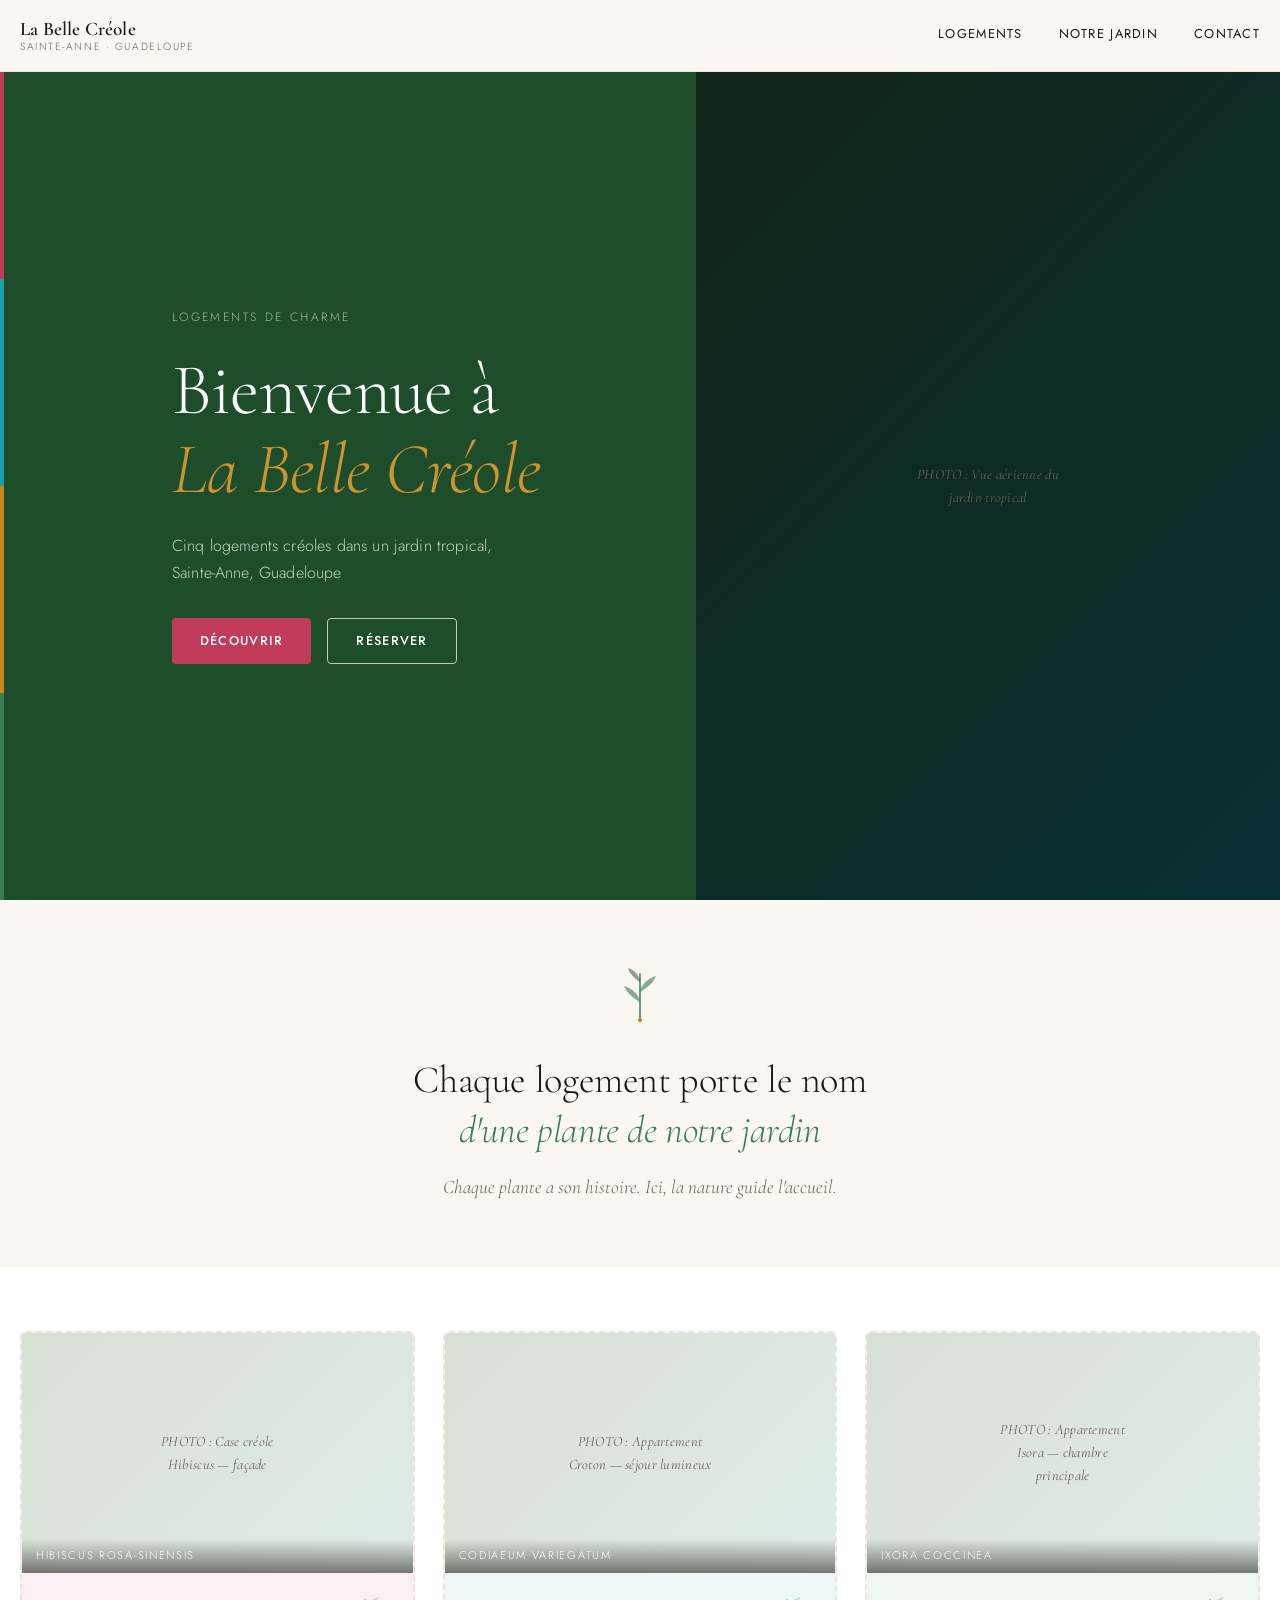
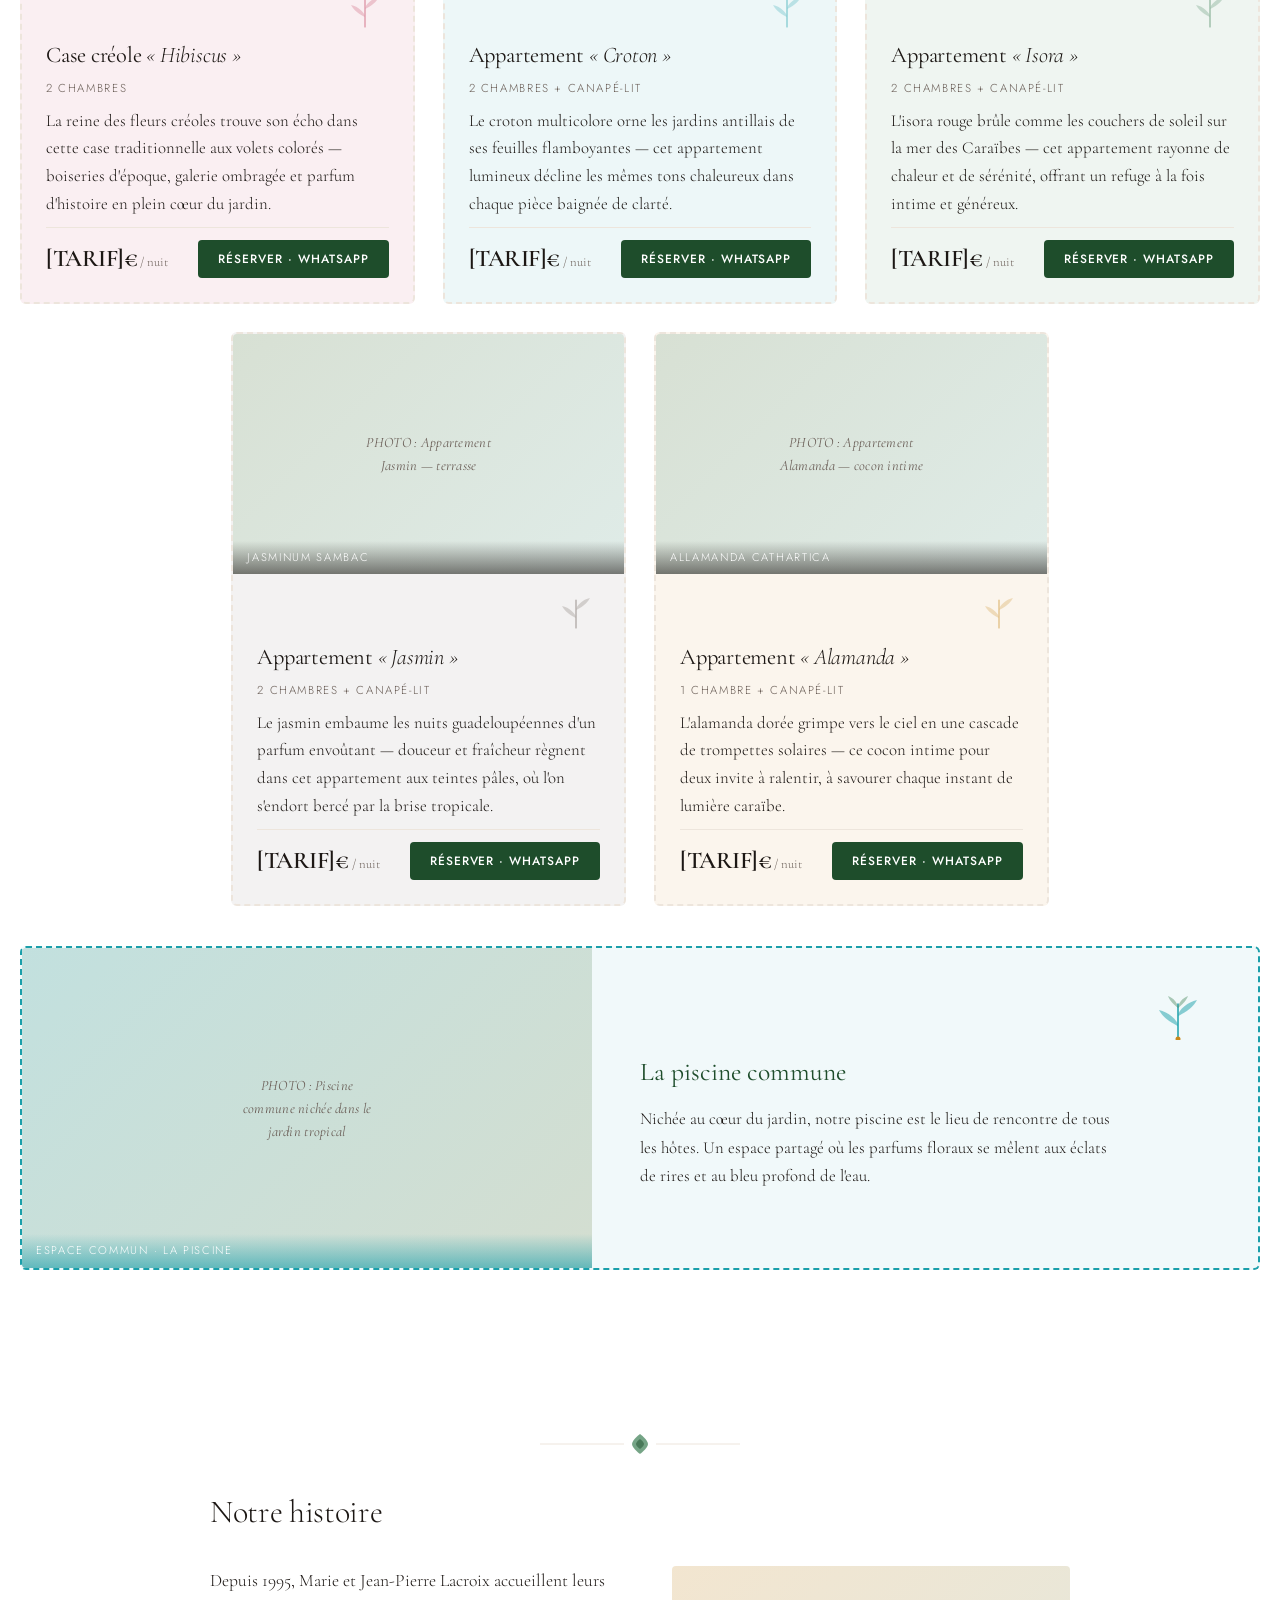
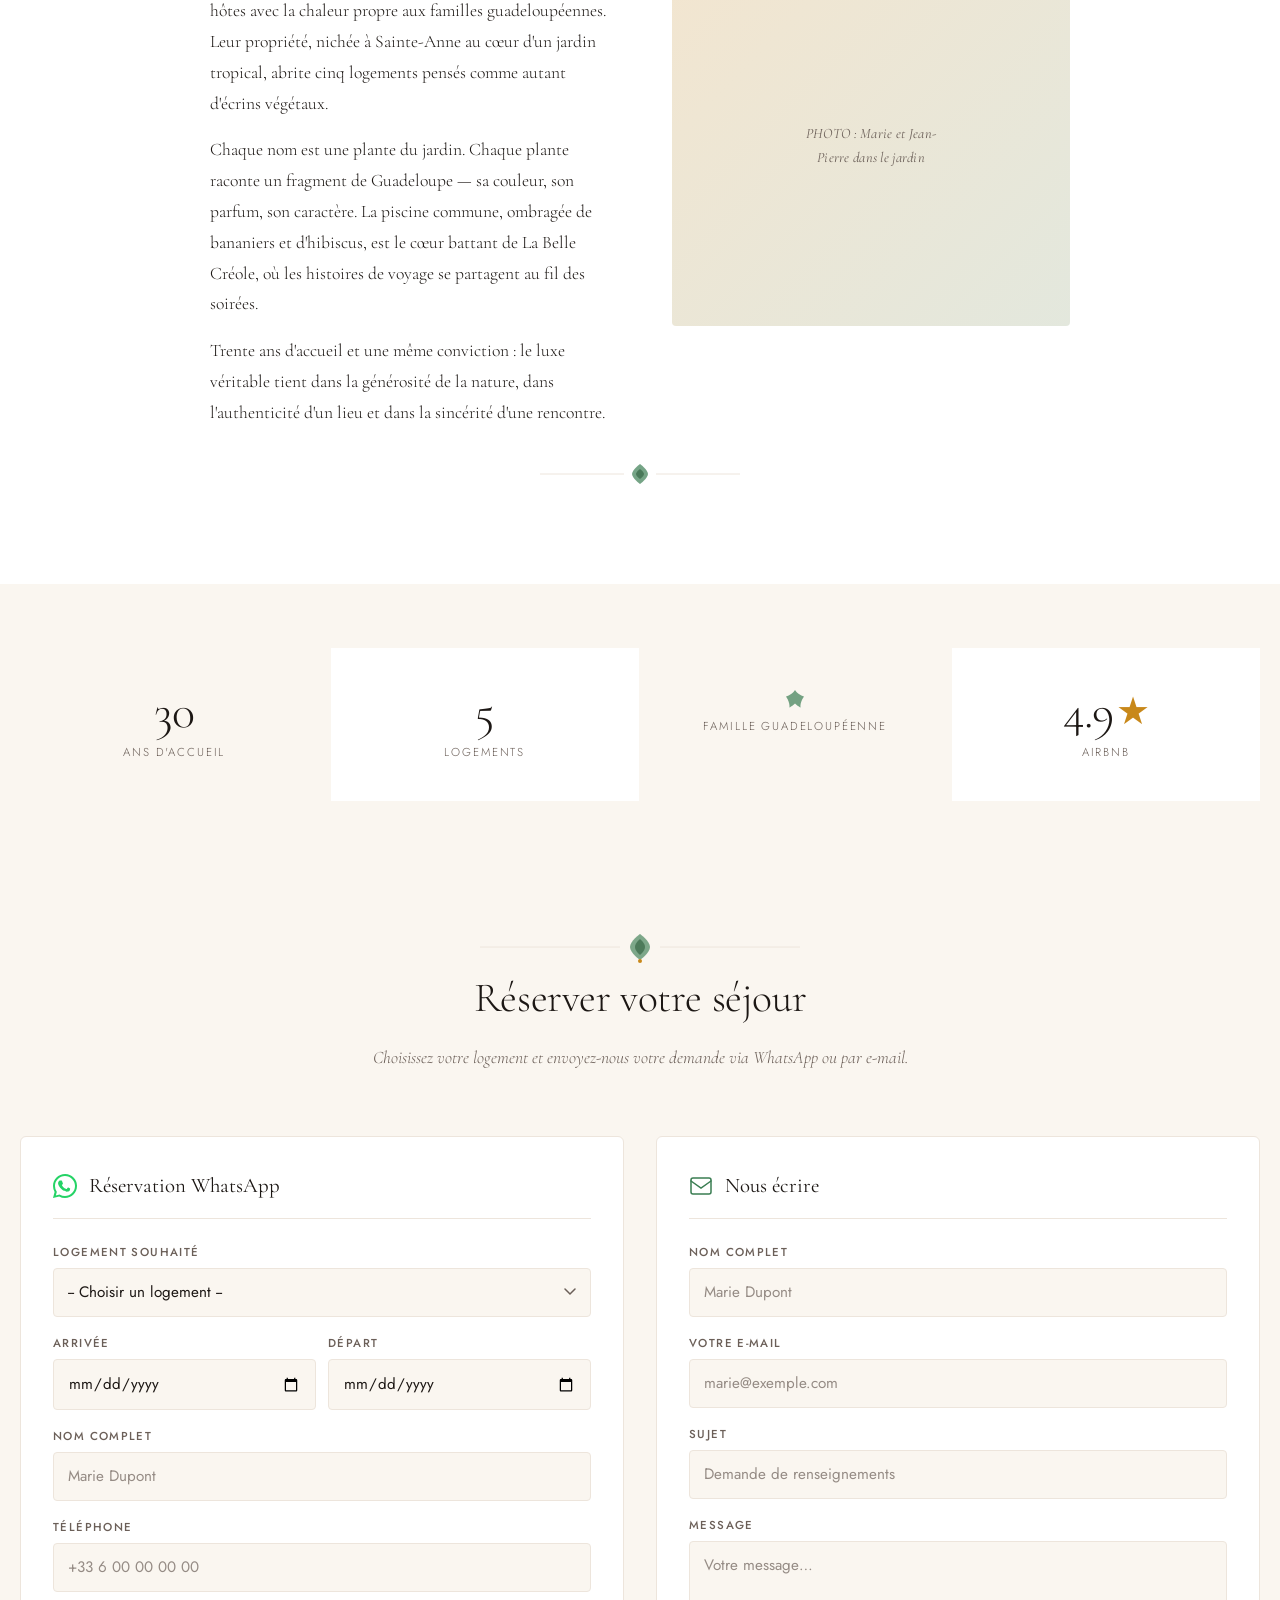
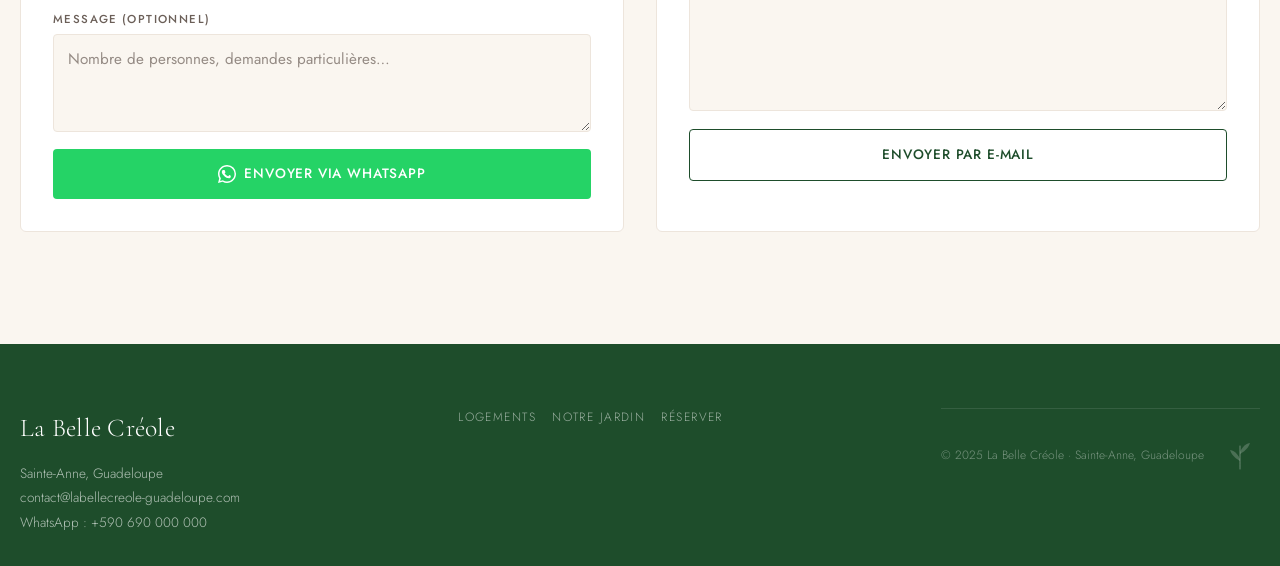
==== proposition-2/index.html @ 87d0b955 "Add propositions 2 and 3 — mosaïque botanique & storytelling immersif Proposition 2: botanical grid " ====
<!DOCTYPE html>
<html lang="fr">
<head>
  <meta charset="UTF-8" />
  <meta name="viewport" content="width=device-width, initial-scale=1.0" />
  <meta name="description" content="La Belle Créole — Cinq logements créoles dans un jardin tropical à Sainte-Anne, Guadeloupe. Piscine commune, famille guadeloupéenne depuis 1995." />
  <title>La Belle Créole — Mosaïque botanique · Sainte-Anne, Guadeloupe</title>
  <link rel="stylesheet" href="style.css" />
</head>
<body>

  <!-- ═══════════════════════════════════════════════════
       NAV
  ═══════════════════════════════════════════════════ -->
  <header class="site-nav" role="banner">
    <div class="nav-inner">
      <a href="#" class="nav-logo" aria-label="La Belle Créole — accueil">
        <span class="nav-logo-main">La Belle Créole</span>
        <span class="nav-logo-sub">Sainte-Anne · Guadeloupe</span>
      </a>
      <nav class="nav-links" aria-label="Navigation principale">
        <a href="#logements">Logements</a>
        <a href="#jardin">Notre jardin</a>
        <a href="#contact">Contact</a>
      </nav>
      <button class="burger" aria-label="Ouvrir le menu" aria-expanded="false" aria-controls="mobile-menu">
        <span></span><span></span><span></span>
      </button>
    </div>
    <div class="mobile-menu" id="mobile-menu" aria-hidden="true">
      <a href="#logements">Logements</a>
      <a href="#jardin">Notre jardin</a>
      <a href="#contact">Contact</a>
    </div>
  </header>

  <main>

    <!-- ═══════════════════════════════════════════════════
         HERO
    ═══════════════════════════════════════════════════ -->
    <section class="hero" aria-label="Bienvenue">
      <div class="hero-left">
        <div class="hero-stripe" aria-hidden="true"></div>
        <div class="hero-content">
          <p class="hero-label">Logements de charme</p>
          <h1 class="hero-title">Bienvenue à<br><em>La Belle Créole</em></h1>
          <p class="hero-subtitle">Cinq logements créoles dans un jardin tropical,<br>Sainte-Anne, Guadeloupe</p>
          <div class="hero-ctas">
            <a href="#logements" class="btn btn-primary">Découvrir</a>
            <a href="#contact" class="btn btn-outline">Réserver</a>
          </div>
        </div>
      </div>
      <div class="hero-right">
        <div class="photo-placeholder hero-photo" data-photo="jardin-tropical-aerial">
          <span>PHOTO : Vue aérienne du jardin tropical</span>
        </div>
      </div>
    </section>

    <!-- ═══════════════════════════════════════════════════
         NOTRE JARDIN
    ═══════════════════════════════════════════════════ -->
    <section class="jardin-intro" id="jardin" aria-label="Notre jardin">
      <div class="container">
        <div class="jardin-ornament reveal" aria-hidden="true">
          <svg width="60" height="60" viewBox="0 0 60 60" fill="none" xmlns="http://www.w3.org/2000/svg">
            <path d="M30 55 C30 55 30 30 30 10" stroke="var(--vert)" stroke-width="1.5" stroke-linecap="round"/>
            <path d="M30 38 C30 38 18 32 14 22 C22 24 30 32 30 38Z" fill="var(--vert)" opacity="0.6"/>
            <path d="M30 28 C30 28 42 22 46 12 C38 14 30 22 30 28Z" fill="var(--vert)" opacity="0.6"/>
            <path d="M30 18 C30 18 20 12 18 4 C26 6 30 14 30 18Z" fill="var(--vert-fonce)" opacity="0.5"/>
            <circle cx="30" cy="56" r="2" fill="var(--or)"/>
          </svg>
        </div>
        <h2 class="jardin-heading reveal">Chaque logement porte le nom<br><em>d'une plante de notre jardin</em></h2>
        <p class="jardin-body reveal">Chaque plante a son histoire. Ici, la nature guide l'accueil.</p>
      </div>
    </section>

    <!-- ═══════════════════════════════════════════════════
         GALERIE BOTANIQUE
    ═══════════════════════════════════════════════════ -->
    <section class="galerie" id="logements" aria-label="Nos logements">
      <div class="container">
        <div class="galerie-grid">

          <!-- 1 — HIBISCUS -->
          <article class="botanik-card card--hibiscus reveal" data-logement="Case créole Hibiscus">
            <div class="card-photo-wrap">
              <div class="photo-placeholder" data-photo="case-creole-hibiscus-facade">
                <span>PHOTO : Case créole Hibiscus — façade</span>
              </div>
              <span class="botanical-badge">Hibiscus rosa-sinensis</span>
            </div>
            <div class="card-body">
              <div class="card-ornament" aria-hidden="true">
                <svg width="48" height="36" viewBox="0 0 48 36" fill="none" xmlns="http://www.w3.org/2000/svg">
                  <path d="M24 34 C24 34 24 18 24 6" stroke="var(--hibiscus)" stroke-width="1.2" stroke-linecap="round"/>
                  <path d="M24 24 C24 24 14 20 10 12 C17 13 24 20 24 24Z" fill="var(--hibiscus)" opacity="0.45"/>
                  <path d="M24 16 C24 16 34 12 38 4 C31 5 24 12 24 16Z" fill="var(--hibiscus)" opacity="0.45"/>
                </svg>
              </div>
              <h3 class="card-name">Case créole <em>« Hibiscus »</em></h3>
              <p class="card-capacity">2 chambres</p>
              <p class="card-desc">La reine des fleurs créoles trouve son écho dans cette case traditionnelle aux volets colorés — boiseries d'époque, galerie ombragée et parfum d'histoire en plein cœur du jardin.</p>
              <div class="card-footer">
                <span class="card-price">[TARIF]€<span class="card-price-unit"> / nuit</span></span>
                <button class="btn btn-reserve" data-logement="Case créole Hibiscus">Réserver · WhatsApp</button>
              </div>
            </div>
          </article>

          <!-- 2 — CROTON -->
          <article class="botanik-card card--croton reveal" data-logement="Appartement Croton">
            <div class="card-photo-wrap">
              <div class="photo-placeholder" data-photo="appartement-croton-sejour">
                <span>PHOTO : Appartement Croton — séjour lumineux</span>
              </div>
              <span class="botanical-badge">Codiaeum variegatum</span>
            </div>
            <div class="card-body">
              <div class="card-ornament" aria-hidden="true">
                <svg width="48" height="36" viewBox="0 0 48 36" fill="none" xmlns="http://www.w3.org/2000/svg">
                  <path d="M24 34 C24 34 24 18 24 6" stroke="var(--turquoise)" stroke-width="1.2" stroke-linecap="round"/>
                  <path d="M24 24 C24 24 14 20 10 12 C17 13 24 20 24 24Z" fill="var(--turquoise)" opacity="0.45"/>
                  <path d="M24 16 C24 16 34 12 38 4 C31 5 24 12 24 16Z" fill="var(--turquoise)" opacity="0.45"/>
                </svg>
              </div>
              <h3 class="card-name">Appartement <em>« Croton »</em></h3>
              <p class="card-capacity">2 chambres + canapé-lit</p>
              <p class="card-desc">Le croton multicolore orne les jardins antillais de ses feuilles flamboyantes — cet appartement lumineux décline les mêmes tons chaleureux dans chaque pièce baignée de clarté.</p>
              <div class="card-footer">
                <span class="card-price">[TARIF]€<span class="card-price-unit"> / nuit</span></span>
                <button class="btn btn-reserve" data-logement="Appartement Croton">Réserver · WhatsApp</button>
              </div>
            </div>
          </article>

          <!-- 3 — ISORA -->
          <article class="botanik-card card--isora reveal" data-logement="Appartement Isora">
            <div class="card-photo-wrap">
              <div class="photo-placeholder" data-photo="appartement-isora-chambre">
                <span>PHOTO : Appartement Isora — chambre principale</span>
              </div>
              <span class="botanical-badge">Ixora coccinea</span>
            </div>
            <div class="card-body">
              <div class="card-ornament" aria-hidden="true">
                <svg width="48" height="36" viewBox="0 0 48 36" fill="none" xmlns="http://www.w3.org/2000/svg">
                  <path d="M24 34 C24 34 24 18 24 6" stroke="var(--vert)" stroke-width="1.2" stroke-linecap="round"/>
                  <path d="M24 24 C24 24 14 20 10 12 C17 13 24 20 24 24Z" fill="var(--vert)" opacity="0.45"/>
                  <path d="M24 16 C24 16 34 12 38 4 C31 5 24 12 24 16Z" fill="var(--vert)" opacity="0.45"/>
                </svg>
              </div>
              <h3 class="card-name">Appartement <em>« Isora »</em></h3>
              <p class="card-capacity">2 chambres + canapé-lit</p>
              <p class="card-desc">L'isora rouge brûle comme les couchers de soleil sur la mer des Caraïbes — cet appartement rayonne de chaleur et de sérénité, offrant un refuge à la fois intime et généreux.</p>
              <div class="card-footer">
                <span class="card-price">[TARIF]€<span class="card-price-unit"> / nuit</span></span>
                <button class="btn btn-reserve" data-logement="Appartement Isora">Réserver · WhatsApp</button>
              </div>
            </div>
          </article>

          <!-- 4 — JASMIN -->
          <article class="botanik-card card--jasmin reveal" data-logement="Appartement Jasmin">
            <div class="card-photo-wrap">
              <div class="photo-placeholder" data-photo="appartement-jasmin-terrasse">
                <span>PHOTO : Appartement Jasmin — terrasse</span>
              </div>
              <span class="botanical-badge">Jasminum sambac</span>
            </div>
            <div class="card-body">
              <div class="card-ornament" aria-hidden="true">
                <svg width="48" height="36" viewBox="0 0 48 36" fill="none" xmlns="http://www.w3.org/2000/svg">
                  <path d="M24 34 C24 34 24 18 24 6" stroke="var(--gris)" stroke-width="1.2" stroke-linecap="round"/>
                  <path d="M24 24 C24 24 14 20 10 12 C17 13 24 20 24 24Z" fill="var(--gris)" opacity="0.45"/>
                  <path d="M24 16 C24 16 34 12 38 4 C31 5 24 12 24 16Z" fill="var(--gris)" opacity="0.45"/>
                </svg>
              </div>
              <h3 class="card-name">Appartement <em>« Jasmin »</em></h3>
              <p class="card-capacity">2 chambres + canapé-lit</p>
              <p class="card-desc">Le jasmin embaume les nuits guadeloupéennes d'un parfum envoûtant — douceur et fraîcheur règnent dans cet appartement aux teintes pâles, où l'on s'endort bercé par la brise tropicale.</p>
              <div class="card-footer">
                <span class="card-price">[TARIF]€<span class="card-price-unit"> / nuit</span></span>
                <button class="btn btn-reserve" data-logement="Appartement Jasmin">Réserver · WhatsApp</button>
              </div>
            </div>
          </article>

          <!-- 5 — ALAMANDA -->
          <article class="botanik-card card--alamanda reveal" data-logement="Appartement Alamanda">
            <div class="card-photo-wrap">
              <div class="photo-placeholder" data-photo="appartement-alamanda-cocon">
                <span>PHOTO : Appartement Alamanda — cocon intime</span>
              </div>
              <span class="botanical-badge">Allamanda cathartica</span>
            </div>
            <div class="card-body">
              <div class="card-ornament" aria-hidden="true">
                <svg width="48" height="36" viewBox="0 0 48 36" fill="none" xmlns="http://www.w3.org/2000/svg">
                  <path d="M24 34 C24 34 24 18 24 6" stroke="var(--or)" stroke-width="1.2" stroke-linecap="round"/>
                  <path d="M24 24 C24 24 14 20 10 12 C17 13 24 20 24 24Z" fill="var(--or)" opacity="0.45"/>
                  <path d="M24 16 C24 16 34 12 38 4 C31 5 24 12 24 16Z" fill="var(--or)" opacity="0.45"/>
                </svg>
              </div>
              <h3 class="card-name">Appartement <em>« Alamanda »</em></h3>
              <p class="card-capacity">1 chambre + canapé-lit</p>
              <p class="card-desc">L'alamanda dorée grimpe vers le ciel en une cascade de trompettes solaires — ce cocon intime pour deux invite à ralentir, à savourer chaque instant de lumière caraïbe.</p>
              <div class="card-footer">
                <span class="card-price">[TARIF]€<span class="card-price-unit"> / nuit</span></span>
                <button class="btn btn-reserve" data-logement="Appartement Alamanda">Réserver · WhatsApp</button>
              </div>
            </div>
          </article>

        </div><!-- /.galerie-grid -->

        <!-- PISCINE — full-width 6th card -->
        <div class="piscine-card reveal" aria-label="Piscine commune">
          <div class="piscine-photo-wrap">
            <div class="photo-placeholder piscine-photo" data-photo="piscine-commune-jardin">
              <span>PHOTO : Piscine commune nichée dans le jardin tropical</span>
            </div>
            <span class="botanical-badge badge--piscine">Espace commun · La piscine</span>
          </div>
          <div class="piscine-body">
            <div class="piscine-ornament" aria-hidden="true">
              <svg width="64" height="44" viewBox="0 0 64 44" fill="none" xmlns="http://www.w3.org/2000/svg">
                <path d="M32 42 C32 42 32 22 32 8" stroke="var(--turquoise)" stroke-width="1.5" stroke-linecap="round"/>
                <path d="M32 30 C32 30 18 24 13 14 C22 16 32 24 32 30Z" fill="var(--turquoise)" opacity="0.5"/>
                <path d="M32 20 C32 20 46 14 51 4 C42 6 32 14 32 20Z" fill="var(--turquoise)" opacity="0.5"/>
                <path d="M32 12 C32 12 24 6 22 0 C28 2 32 8 32 12Z" fill="var(--vert)" opacity="0.4"/>
                <path d="M32 12 C32 12 40 6 42 0 C36 2 32 8 32 12Z" fill="var(--vert)" opacity="0.4"/>
                <circle cx="32" cy="43" r="2.5" fill="var(--or)"/>
              </svg>
            </div>
            <h3 class="piscine-heading">La piscine commune</h3>
            <p class="piscine-desc">Nichée au cœur du jardin, notre piscine est le lieu de rencontre de tous les hôtes. Un espace partagé où les parfums floraux se mêlent aux éclats de rires et au bleu profond de l'eau.</p>
          </div>
        </div>

      </div><!-- /.container -->
    </section>

    <!-- ═══════════════════════════════════════════════════
         NOTRE HISTOIRE
    ═══════════════════════════════════════════════════ -->
    <section class="histoire" aria-label="Notre histoire">
      <div class="container histoire-inner">
        <div class="botanical-separator reveal" aria-hidden="true">
          <svg width="200" height="28" viewBox="0 0 200 28" fill="none" xmlns="http://www.w3.org/2000/svg">
            <line x1="0" y1="14" x2="84" y2="14" stroke="var(--ligne)" stroke-width="1"/>
            <path d="M100 4 C100 4 92 10 92 14 C92 18 100 24 100 24 C100 24 108 18 108 14 C108 10 100 4 100 4Z" fill="var(--vert)" opacity="0.7"/>
            <path d="M100 9 C100 9 96 12 96 14 C96 16 100 19 100 19 C100 19 104 16 104 14 C104 12 100 9 100 9Z" fill="var(--vert-fonce)" opacity="0.5"/>
            <line x1="116" y1="14" x2="200" y2="14" stroke="var(--ligne)" stroke-width="1"/>
          </svg>
        </div>
        <h2 class="histoire-heading reveal">Notre histoire</h2>
        <div class="histoire-grid">
          <div class="histoire-text reveal">
            <p>Depuis 1995, Marie et Jean-Pierre Lacroix accueillent leurs hôtes avec la chaleur propre aux familles guadeloupéennes. Leur propriété, nichée à Sainte-Anne au cœur d'un jardin tropical, abrite cinq logements pensés comme autant d'écrins végétaux.</p>
            <p>Chaque nom est une plante du jardin. Chaque plante raconte un fragment de Guadeloupe — sa couleur, son parfum, son caractère. La piscine commune, ombragée de bananiers et d'hibiscus, est le cœur battant de La Belle Créole, où les histoires de voyage se partagent au fil des soirées.</p>
            <p>Trente ans d'accueil et une même conviction : le luxe véritable tient dans la générosité de la nature, dans l'authenticité d'un lieu et dans la sincérité d'une rencontre.</p>
          </div>
          <div class="histoire-photo reveal">
            <div class="photo-placeholder" data-photo="marie-jean-pierre-jardin-portrait">
              <span>PHOTO : Marie et Jean-Pierre dans le jardin</span>
            </div>
          </div>
        </div>
        <div class="botanical-separator botanical-separator--bottom reveal" aria-hidden="true">
          <svg width="200" height="28" viewBox="0 0 200 28" fill="none" xmlns="http://www.w3.org/2000/svg">
            <line x1="0" y1="14" x2="84" y2="14" stroke="var(--ligne)" stroke-width="1"/>
            <path d="M100 4 C100 4 92 10 92 14 C92 18 100 24 100 24 C100 24 108 18 108 14 C108 10 100 4 100 4Z" fill="var(--vert)" opacity="0.7"/>
            <path d="M100 9 C100 9 96 12 96 14 C96 16 100 19 100 19 C100 19 104 16 104 14 C104 12 100 9 100 9Z" fill="var(--vert-fonce)" opacity="0.5"/>
            <line x1="116" y1="14" x2="200" y2="14" stroke="var(--ligne)" stroke-width="1"/>
          </svg>
        </div>
      </div>
    </section>

    <!-- ═══════════════════════════════════════════════════
         STATS
    ═══════════════════════════════════════════════════ -->
    <section class="stats" aria-label="Chiffres clés">
      <div class="container">
        <div class="stats-grid">
          <div class="stat-item reveal">
            <span class="stat-number">30</span>
            <span class="stat-label">ans d'accueil</span>
          </div>
          <div class="stat-item reveal">
            <span class="stat-number">5</span>
            <span class="stat-label">logements</span>
          </div>
          <div class="stat-item reveal">
            <span class="stat-number">
              <svg width="22" height="22" viewBox="0 0 22 22" fill="none" aria-hidden="true">
                <path d="M11 2C11 2 8 7 2 8.5C2 8.5 6 13.5 5.5 19.5C5.5 19.5 9 17.5 11 15.5C13 17.5 16.5 19.5 16.5 19.5C16 13.5 20 8.5 20 8.5C14 7 11 2 11 2Z" fill="var(--vert)" opacity="0.7"/>
              </svg>
            </span>
            <span class="stat-label">Famille guadeloupéenne</span>
          </div>
          <div class="stat-item reveal">
            <span class="stat-number">4.9<span class="stat-star">★</span></span>
            <span class="stat-label">Airbnb</span>
          </div>
        </div>
      </div>
    </section>

    <!-- ═══════════════════════════════════════════════════
         RÉSERVATION & CONTACT
    ═══════════════════════════════════════════════════ -->
    <section class="reservation" id="contact" aria-label="Réservation et contact">
      <div class="reservation-separator" aria-hidden="true">
        <svg width="320" height="36" viewBox="0 0 320 36" fill="none" xmlns="http://www.w3.org/2000/svg">
          <line x1="0" y1="18" x2="140" y2="18" stroke="var(--ligne)" stroke-width="1"/>
          <path d="M160 5 C160 5 150 12 150 18 C150 24 160 31 160 31 C160 31 170 24 170 18 C170 12 160 5 160 5Z" fill="var(--vert)" opacity="0.65"/>
          <path d="M160 10 C160 10 155 14 155 18 C155 22 160 26 160 26 C160 26 165 22 165 18 C165 14 160 10 160 10Z" fill="var(--vert-fonce)" opacity="0.5"/>
          <circle cx="160" cy="32" r="2" fill="var(--or)"/>
          <line x1="180" y1="18" x2="320" y2="18" stroke="var(--ligne)" stroke-width="1"/>
        </svg>
      </div>
      <div class="container">
        <h2 class="reservation-heading reveal">Réserver votre séjour</h2>
        <p class="reservation-intro reveal">Choisissez votre logement et envoyez-nous votre demande via WhatsApp ou par e-mail.</p>
        <div class="forms-grid">

          <!-- WHATSAPP FORM -->
          <div class="form-block reveal">
            <div class="form-block-header">
              <svg width="24" height="24" viewBox="0 0 24 24" fill="none" aria-hidden="true">
                <path d="M20.52 3.48A11.76 11.76 0 0 0 12 0C5.37 0 0 5.37 0 12a11.9 11.9 0 0 0 1.6 5.97L0 24l6.19-1.62A11.9 11.9 0 0 0 12 24c6.63 0 12-5.37 12-12a11.76 11.76 0 0 0-3.48-8.52ZM12 22a9.9 9.9 0 0 1-5.04-1.37l-.36-.21-3.73.98.99-3.64-.23-.37A9.88 9.88 0 0 1 2 12C2 6.48 6.48 2 12 2s10 4.48 10 10-4.48 10-10 10Zm5.43-7.47c-.3-.15-1.76-.87-2.03-.96-.27-.1-.47-.15-.67.15-.2.3-.77.96-.95 1.16-.17.2-.35.22-.65.07-.3-.15-1.27-.47-2.42-1.49-.9-.8-1.5-1.78-1.68-2.08-.17-.3-.02-.46.13-.61.14-.13.3-.35.45-.52.15-.17.2-.3.3-.5.1-.2.05-.37-.02-.52-.07-.15-.67-1.61-.92-2.2-.24-.58-.49-.5-.67-.51H6.9c-.2 0-.52.07-.79.37-.27.3-1.04 1.01-1.04 2.47s1.06 2.86 1.21 3.06c.15.2 2.08 3.17 5.04 4.45.7.3 1.25.48 1.68.62.7.22 1.34.19 1.84.12.56-.09 1.76-.72 2.01-1.42.25-.7.25-1.29.17-1.42-.07-.12-.27-.19-.57-.34Z" fill="#25D366"/>
              </svg>
              <h3>Réservation WhatsApp</h3>
            </div>
            <form id="form-whatsapp" novalidate>
              <div class="field">
                <label for="wa-logement">Logement souhaité</label>
                <select id="wa-logement" name="logement" required>
                  <option value="">-- Choisir un logement --</option>
                  <option value="Case créole Hibiscus">Case créole « Hibiscus » — 2 chambres</option>
                  <option value="Appartement Croton">Appartement « Croton » — 2 ch. + canapé-lit</option>
                  <option value="Appartement Isora">Appartement « Isora » — 2 ch. + canapé-lit</option>
                  <option value="Appartement Jasmin">Appartement « Jasmin » — 2 ch. + canapé-lit</option>
                  <option value="Appartement Alamanda">Appartement « Alamanda » — 1 ch. + canapé-lit</option>
                  <option value="Pas de préférence">Pas de préférence</option>
                </select>
              </div>
              <div class="field-row">
                <div class="field">
                  <label for="wa-arrivee">Arrivée</label>
                  <input type="date" id="wa-arrivee" name="arrivee" required />
                </div>
                <div class="field">
                  <label for="wa-depart">Départ</label>
                  <input type="date" id="wa-depart" name="depart" required />
                </div>
              </div>
              <div class="field">
                <label for="wa-nom">Nom complet</label>
                <input type="text" id="wa-nom" name="nom" placeholder="Marie Dupont" required />
              </div>
              <div class="field">
                <label for="wa-tel">Téléphone</label>
                <input type="tel" id="wa-tel" name="tel" placeholder="+33 6 00 00 00 00" required />
              </div>
              <div class="field">
                <label for="wa-msg">Message (optionnel)</label>
                <textarea id="wa-msg" name="message" rows="3" placeholder="Nombre de personnes, demandes particulières…"></textarea>
              </div>
              <button type="submit" class="btn btn-whatsapp">
                <svg width="18" height="18" viewBox="0 0 24 24" fill="none" aria-hidden="true">
                  <path d="M20.52 3.48A11.76 11.76 0 0 0 12 0C5.37 0 0 5.37 0 12a11.9 11.9 0 0 0 1.6 5.97L0 24l6.19-1.62A11.9 11.9 0 0 0 12 24c6.63 0 12-5.37 12-12a11.76 11.76 0 0 0-3.48-8.52ZM12 22a9.9 9.9 0 0 1-5.04-1.37l-.36-.21-3.73.98.99-3.64-.23-.37A9.88 9.88 0 0 1 2 12C2 6.48 6.48 2 12 2s10 4.48 10 10-4.48 10-10 10Zm5.43-7.47c-.3-.15-1.76-.87-2.03-.96-.27-.1-.47-.15-.67.15-.2.3-.77.96-.95 1.16-.17.2-.35.22-.65.07-.3-.15-1.27-.47-2.42-1.49-.9-.8-1.5-1.78-1.68-2.08-.17-.3-.02-.46.13-.61.14-.13.3-.35.45-.52.15-.17.2-.3.3-.5.1-.2.05-.37-.02-.52-.07-.15-.67-1.61-.92-2.2-.24-.58-.49-.5-.67-.51H6.9c-.2 0-.52.07-.79.37-.27.3-1.04 1.01-1.04 2.47s1.06 2.86 1.21 3.06c.15.2 2.08 3.17 5.04 4.45.7.3 1.25.48 1.68.62.7.22 1.34.19 1.84.12.56-.09 1.76-.72 2.01-1.42.25-.7.25-1.29.17-1.42-.07-.12-.27-.19-.57-.34Z" fill="white"/>
                </svg>
                Envoyer via WhatsApp
              </button>
            </form>
          </div>

          <!-- MAILTO FORM -->
          <div class="form-block reveal">
            <div class="form-block-header">
              <svg width="24" height="24" viewBox="0 0 24 24" fill="none" aria-hidden="true">
                <rect x="2" y="4" width="20" height="16" rx="2" stroke="var(--vert)" stroke-width="1.5" fill="none"/>
                <path d="M2 7 L12 14 L22 7" stroke="var(--vert)" stroke-width="1.5" stroke-linecap="round"/>
              </svg>
              <h3>Nous écrire</h3>
            </div>
            <form id="form-email" novalidate>
              <div class="field">
                <label for="em-nom">Nom complet</label>
                <input type="text" id="em-nom" name="nom" placeholder="Marie Dupont" required />
              </div>
              <div class="field">
                <label for="em-email">Votre e-mail</label>
                <input type="email" id="em-email" name="email" placeholder="marie@exemple.com" required />
              </div>
              <div class="field">
                <label for="em-sujet">Sujet</label>
                <input type="text" id="em-sujet" name="sujet" placeholder="Demande de renseignements" />
              </div>
              <div class="field">
                <label for="em-msg">Message</label>
                <textarea id="em-msg" name="message" rows="6" placeholder="Votre message…" required></textarea>
              </div>
              <button type="submit" class="btn btn-email">Envoyer par e-mail</button>
            </form>
          </div>

        </div><!-- /.forms-grid -->
      </div>
    </section>

  </main>

  <!-- ═══════════════════════════════════════════════════
       FOOTER
  ═══════════════════════════════════════════════════ -->
  <footer class="site-footer" role="contentinfo">
    <div class="container footer-inner">
      <div class="footer-brand">
        <span class="footer-logo">La Belle Créole</span>
        <address>
          Sainte-Anne, Guadeloupe<br>
          <a href="mailto:contact@labellecreole-guadeloupe.com">contact@labellecreole-guadeloupe.com</a><br>
          <a href="https://wa.me/590690000000" target="_blank" rel="noopener">WhatsApp : +590 690 000 000</a>
        </address>
      </div>
      <div class="footer-nav">
        <a href="#logements">Logements</a>
        <a href="#jardin">Notre jardin</a>
        <a href="#contact">Réserver</a>
      </div>
      <div class="footer-copy">
        <span>&copy; 2025 La Belle Créole · Sainte-Anne, Guadeloupe</span>
        <div class="footer-ornament" aria-hidden="true">
          <svg width="40" height="30" viewBox="0 0 40 30" fill="none">
            <path d="M20 28 C20 28 20 15 20 5" stroke="rgba(255,255,255,0.35)" stroke-width="1" stroke-linecap="round"/>
            <path d="M20 20 C20 20 12 16 10 9 C16 10 20 16 20 20Z" fill="rgba(255,255,255,0.2)"/>
            <path d="M20 13 C20 13 28 9 30 2 C24 3 20 9 20 13Z" fill="rgba(255,255,255,0.2)"/>
          </svg>
        </div>
      </div>
    </div>
  </footer>

  <script src="script.js"></script>
</body>
</html>
---- proposition-2/style.css ----
/* ═══════════════════════════════════════════════════════════════
   La Belle Créole — Proposition 2 : Mosaïque botanique
   style.css
   ═══════════════════════════════════════════════════════════════ */

/* ── Google Fonts ─────────────────────────────────────────────── */
@import url('https://fonts.googleapis.com/css2?family=Cormorant+Garamond:ital,wght@0,300;0,400;0,600;1,300;1,400;1,600&family=Jost:wght@300;400;500&display=swap');

/* ── Design tokens ────────────────────────────────────────────── */
:root {
  --hibiscus:   #C23B5A;
  --turquoise:  #1A9FAA;
  --or:         #C8881A;
  --vert:       #3A7D52;
  --sable:      #FAF6F0;
  --texte:      #1C1714;
  --gris:       #6B5F58;
  --ligne:      #EDE5DC;
  --vert-fonce: #1E4D2B;
  --blanc:      #FFFFFF;

  /* Typography */
  --font-serif: 'Cormorant Garamond', Georgia, serif;
  --font-sans:  'Jost', system-ui, sans-serif;

  /* Spacing scale */
  --space-xs:  0.5rem;
  --space-sm:  1rem;
  --space-md:  2rem;
  --space-lg:  4rem;
  --space-xl:  7rem;

  /* Layout */
  --max-width: 1280px;
  --nav-h:     72px;
  --radius:    4px;
  --transition: 0.3s ease;
}

/* ── Reset ────────────────────────────────────────────────────── */
*, *::before, *::after { box-sizing: border-box; margin: 0; padding: 0; }
html { scroll-behavior: smooth; -webkit-text-size-adjust: 100%; }
body {
  font-family: var(--font-sans);
  font-weight: 400;
  color: var(--texte);
  background: var(--blanc);
  line-height: 1.6;
  overflow-x: hidden;
}
img, svg { display: block; max-width: 100%; }
ul, ol { list-style: none; }
a { color: inherit; text-decoration: none; }
button { font-family: inherit; cursor: pointer; border: none; background: none; }
address { font-style: normal; }
input, select, textarea, button { font: inherit; }
input, select, textarea { appearance: none; }

/* ── Focus visible ────────────────────────────────────────────── */
:focus-visible {
  outline: 2px solid var(--turquoise);
  outline-offset: 3px;
  border-radius: var(--radius);
}

/* ── Screen-reader only ───────────────────────────────────────── */
.sr-only {
  position: absolute;
  width: 1px; height: 1px;
  padding: 0; margin: -1px;
  overflow: hidden;
  clip: rect(0,0,0,0);
  white-space: nowrap;
  border: 0;
}

/* ── Container ────────────────────────────────────────────────── */
.container {
  width: min(100%, var(--max-width));
  margin-inline: auto;
  padding-inline: 1.25rem;
}

/* ── Photo placeholder ────────────────────────────────────────── */
.photo-placeholder {
  display: flex;
  align-items: center;
  justify-content: center;
  min-height: 320px;
  background: linear-gradient(135deg, color-mix(in srgb, var(--vert) 18%, var(--sable)), color-mix(in srgb, var(--turquoise) 12%, var(--sable)));
  padding: var(--space-md);
}
.photo-placeholder span {
  font-family: var(--font-serif);
  font-style: italic;
  font-size: 0.9rem;
  color: var(--gris);
  text-align: center;
  letter-spacing: 0.02em;
  max-width: 24ch;
}

/* ── Buttons ──────────────────────────────────────────────────── */
.btn {
  display: inline-flex;
  align-items: center;
  gap: 0.5rem;
  padding: 0.75rem 1.75rem;
  font-family: var(--font-sans);
  font-weight: 500;
  font-size: 0.8rem;
  letter-spacing: 0.1em;
  text-transform: uppercase;
  border-radius: var(--radius);
  transition: background var(--transition), color var(--transition), border-color var(--transition), transform var(--transition);
}
.btn:active { transform: translateY(1px); }

.btn-primary {
  background: var(--hibiscus);
  color: var(--blanc);
}
.btn-primary:hover, .btn-primary:focus-visible {
  background: color-mix(in srgb, var(--hibiscus) 80%, #000);
}

.btn-outline {
  background: transparent;
  color: var(--blanc);
  border: 1.5px solid rgba(255,255,255,0.7);
}
.btn-outline:hover, .btn-outline:focus-visible {
  background: rgba(255,255,255,0.15);
  border-color: var(--blanc);
}

.btn-reserve {
  padding: 0.6rem 1.25rem;
  font-size: 0.75rem;
  font-weight: 500;
  letter-spacing: 0.08em;
  text-transform: uppercase;
  color: var(--blanc);
  background: var(--vert-fonce);
  border-radius: var(--radius);
  transition: background var(--transition);
}
.btn-reserve:hover, .btn-reserve:focus-visible {
  background: var(--vert);
}

.btn-whatsapp {
  display: flex;
  align-items: center;
  justify-content: center;
  gap: 0.5rem;
  width: 100%;
  padding: 0.875rem;
  background: #25D366;
  color: var(--blanc);
  font-weight: 500;
  font-size: 0.85rem;
  letter-spacing: 0.06em;
  text-transform: uppercase;
  border-radius: var(--radius);
  transition: background var(--transition);
}
.btn-whatsapp:hover, .btn-whatsapp:focus-visible { background: #1ebe5a; }

.btn-email {
  display: block;
  width: 100%;
  padding: 0.875rem;
  background: transparent;
  color: var(--vert-fonce);
  font-weight: 500;
  font-size: 0.85rem;
  letter-spacing: 0.06em;
  text-transform: uppercase;
  border-radius: var(--radius);
  border: 1.5px solid var(--vert-fonce);
  transition: background var(--transition), color var(--transition);
}
.btn-email:hover, .btn-email:focus-visible {
  background: var(--vert-fonce);
  color: var(--blanc);
}

/* ── Reveal animation ─────────────────────────────────────────── */
.reveal {
  opacity: 0;
  transform: translateY(30px);
  transition: opacity 0.65s ease, transform 0.65s ease;
}
.reveal.visible {
  opacity: 1;
  transform: translateY(0);
}
@media (prefers-reduced-motion: reduce) {
  .reveal { opacity: 1; transform: none; transition: none; }
}

/* ══════════════════════════════════════════════════
   NAV
══════════════════════════════════════════════════ */
.site-nav {
  position: sticky;
  top: 0;
  z-index: 100;
  background: rgba(250, 246, 240, 0.88);
  backdrop-filter: blur(14px);
  -webkit-backdrop-filter: blur(14px);
  border-bottom: 1px solid var(--ligne);
  height: var(--nav-h);
}
.nav-inner {
  width: min(100%, var(--max-width));
  margin-inline: auto;
  padding-inline: 1.25rem;
  height: 100%;
  display: flex;
  align-items: center;
  justify-content: space-between;
  gap: var(--space-md);
}
.nav-logo {
  display: flex;
  flex-direction: column;
  line-height: 1.2;
  flex-shrink: 0;
}
.nav-logo-main {
  font-family: var(--font-serif);
  font-weight: 600;
  font-size: 1.2rem;
  color: var(--texte);
  letter-spacing: 0.01em;
}
.nav-logo-sub {
  font-family: var(--font-sans);
  font-weight: 300;
  font-size: 0.65rem;
  letter-spacing: 0.15em;
  text-transform: uppercase;
  color: var(--gris);
}

.nav-links {
  display: none;
  gap: 2.25rem;
  align-items: center;
}
.nav-links a {
  font-family: var(--font-sans);
  font-weight: 400;
  font-size: 0.8rem;
  letter-spacing: 0.1em;
  text-transform: uppercase;
  color: var(--texte);
  position: relative;
  padding-bottom: 2px;
  transition: color var(--transition);
}
.nav-links a::after {
  content: '';
  position: absolute;
  left: 0; bottom: -2px;
  width: 0; height: 1px;
  background: var(--hibiscus);
  transition: width var(--transition);
}
.nav-links a:hover::after,
.nav-links a:focus-visible::after { width: 100%; }
.nav-links a:hover, .nav-links a:focus-visible { color: var(--hibiscus); }

/* Mobile menu */
.mobile-menu {
  display: none;
  flex-direction: column;
  background: var(--sable);
  border-top: 1px solid var(--ligne);
  padding: var(--space-sm) 1.25rem var(--space-md);
}
.mobile-menu a {
  display: block;
  padding: 0.8rem 0;
  font-size: 0.9rem;
  font-weight: 400;
  letter-spacing: 0.08em;
  text-transform: uppercase;
  color: var(--texte);
  border-bottom: 1px solid var(--ligne);
  transition: color var(--transition);
}
.mobile-menu a:last-child { border-bottom: none; }
.mobile-menu a:hover { color: var(--hibiscus); }
.mobile-menu.is-open { display: flex; }

/* Burger */
.burger {
  display: flex;
  flex-direction: column;
  gap: 5px;
  padding: 6px;
  border-radius: var(--radius);
}
.burger span {
  display: block;
  width: 22px;
  height: 1.5px;
  background: var(--texte);
  border-radius: 2px;
  transform-origin: center;
  transition: transform 0.3s ease, opacity 0.3s ease;
}
.burger.is-active span:nth-child(1) { transform: translateY(6.5px) rotate(45deg); }
.burger.is-active span:nth-child(2) { opacity: 0; }
.burger.is-active span:nth-child(3) { transform: translateY(-6.5px) rotate(-45deg); }

/* ══════════════════════════════════════════════════
   HERO
══════════════════════════════════════════════════ */
.hero {
  min-height: calc(100svh - var(--nav-h));
  display: flex;
  flex-direction: column;
}
.hero-left {
  position: relative;
  display: flex;
  background: var(--vert-fonce);
  padding: var(--space-lg) 1.25rem var(--space-lg) 2rem;
  flex: 1;
}

/* Four-color vertical stripe: hibiscus | turquoise | or | vert */
.hero-stripe {
  position: absolute;
  left: 0; top: 0; bottom: 0;
  width: 4px;
  background: linear-gradient(
    to bottom,
    var(--hibiscus)  0%   25%,
    var(--turquoise) 25%  50%,
    var(--or)        50%  75%,
    var(--vert)      75% 100%
  );
}

.hero-content {
  max-width: 560px;
  margin: auto;
  display: flex;
  flex-direction: column;
  gap: 1.5rem;
}
.hero-label {
  font-family: var(--font-sans);
  font-weight: 300;
  font-size: 0.75rem;
  letter-spacing: 0.2em;
  text-transform: uppercase;
  color: rgba(255,255,255,0.6);
}
.hero-title {
  font-family: var(--font-serif);
  font-weight: 300;
  font-size: clamp(2.6rem, 6vw, 4.5rem);
  line-height: 1.1;
  color: var(--blanc);
  letter-spacing: -0.01em;
}
.hero-title em {
  font-style: italic;
  font-weight: 300;
  color: color-mix(in srgb, var(--or) 90%, var(--blanc));
}
.hero-subtitle {
  font-family: var(--font-sans);
  font-weight: 300;
  font-size: 1rem;
  line-height: 1.65;
  color: rgba(255,255,255,0.75);
  letter-spacing: 0.01em;
}
.hero-ctas {
  display: flex;
  gap: var(--space-sm);
  flex-wrap: wrap;
  padding-top: 0.5rem;
}

.hero-right {
  flex: 1;
  min-height: 340px;
}
.hero-right .photo-placeholder {
  height: 100%;
  min-height: 340px;
  background: linear-gradient(135deg, color-mix(in srgb, var(--vert) 30%, #000), color-mix(in srgb, var(--turquoise) 30%, #000));
}

/* ══════════════════════════════════════════════════
   NOTRE JARDIN
══════════════════════════════════════════════════ */
.jardin-intro {
  background: var(--sable);
  padding: var(--space-lg) 0;
  text-align: center;
}
.jardin-ornament {
  display: flex;
  justify-content: center;
  margin-bottom: var(--space-md);
}
.jardin-heading {
  font-family: var(--font-serif);
  font-weight: 300;
  font-size: clamp(1.6rem, 3.5vw, 2.4rem);
  line-height: 1.3;
  letter-spacing: -0.01em;
  color: var(--texte);
  max-width: 36ch;
  margin: 0 auto var(--space-sm);
}
.jardin-heading em {
  font-style: italic;
  color: var(--vert);
}
.jardin-body {
  font-family: var(--font-serif);
  font-weight: 300;
  font-size: 1.2rem;
  font-style: italic;
  color: var(--gris);
  max-width: 50ch;
  margin: 0 auto;
}

/* ══════════════════════════════════════════════════
   GALERIE BOTANIQUE
══════════════════════════════════════════════════ */
.galerie {
  background: var(--blanc);
  padding: var(--space-lg) 0;
}

/* 3 + 2 grid on desktop */
.galerie-grid {
  display: grid;
  grid-template-columns: 1fr;
  gap: 1.75rem;
  margin-bottom: 2.5rem;
}

/* Botanical card */
.botanik-card {
  border: 2px dashed var(--ligne);
  border-radius: 6px;
  overflow: hidden;
  display: flex;
  flex-direction: column;
  background: var(--blanc);
  transition: box-shadow var(--transition), transform var(--transition);
}
.botanik-card:hover {
  box-shadow: 0 8px 32px rgba(28,23,20,0.08);
  transform: translateY(-3px);
}

/* Per-card tints */
.card--hibiscus { background: color-mix(in srgb, var(--hibiscus) 8%, var(--blanc)); }
.card--croton   { background: color-mix(in srgb, var(--turquoise) 8%, var(--blanc)); }
.card--isora    { background: color-mix(in srgb, var(--vert) 8%, var(--blanc)); }
.card--jasmin   { background: color-mix(in srgb, var(--gris) 8%, var(--blanc)); }
.card--alamanda { background: color-mix(in srgb, var(--or) 8%, var(--blanc)); }

.card-photo-wrap {
  position: relative;
  overflow: hidden;
}
.card-photo-wrap .photo-placeholder {
  min-height: 240px;
  transition: transform 0.5s ease;
}
.botanik-card:hover .card-photo-wrap .photo-placeholder {
  transform: scale(1.03);
}

/* Botanical badge overlaid on photo */
.botanical-badge {
  position: absolute;
  bottom: 0;
  left: 0;
  right: 0;
  padding: 0.5rem 0.875rem;
  font-family: var(--font-sans);
  font-weight: 300;
  font-size: 0.7rem;
  letter-spacing: 0.15em;
  text-transform: uppercase;
  color: var(--blanc);
  background: linear-gradient(transparent, rgba(28,23,20,0.55));
}

.card-body {
  padding: 1.25rem 1.5rem 1.5rem;
  display: flex;
  flex-direction: column;
  gap: 0.6rem;
  flex: 1;
}
.card-ornament {
  display: flex;
  justify-content: flex-end;
  margin-bottom: 0.25rem;
  color: var(--gris);
  opacity: 0.55;
}

.card-name {
  font-family: var(--font-serif);
  font-weight: 400;
  font-size: 1.4rem;
  line-height: 1.2;
  color: var(--texte);
  letter-spacing: -0.01em;
}
.card-name em { font-style: italic; font-weight: 300; }

.card-capacity {
  font-family: var(--font-sans);
  font-weight: 300;
  font-size: 0.72rem;
  letter-spacing: 0.14em;
  text-transform: uppercase;
  color: var(--gris);
}
.card-desc {
  font-family: var(--font-serif);
  font-weight: 300;
  font-size: 1.05rem;
  line-height: 1.65;
  color: var(--texte);
  flex: 1;
}

.card-footer {
  display: flex;
  align-items: center;
  justify-content: space-between;
  gap: var(--space-sm);
  flex-wrap: wrap;
  margin-top: auto;
  padding-top: 0.75rem;
  border-top: 1px solid var(--ligne);
}
.card-price {
  font-family: var(--font-serif);
  font-size: 1.5rem;
  font-weight: 600;
  color: var(--texte);
  letter-spacing: -0.02em;
}
.card-price-unit {
  font-size: 0.8rem;
  font-weight: 300;
  color: var(--gris);
  letter-spacing: 0;
}

/* ── Piscine card ─────────────────────────────────────────────── */
.piscine-card {
  border: 2px dashed var(--turquoise);
  border-radius: 6px;
  overflow: hidden;
  background: color-mix(in srgb, var(--turquoise) 6%, var(--blanc));
  display: flex;
  flex-direction: column;
}
.piscine-photo-wrap {
  position: relative;
}
.piscine-photo {
  background: linear-gradient(135deg,
    color-mix(in srgb, var(--turquoise) 25%, var(--sable)),
    color-mix(in srgb, var(--vert) 20%, var(--sable))
  );
  min-height: 280px;
}
.badge--piscine {
  position: absolute;
  bottom: 0; left: 0; right: 0;
  padding: 0.5rem 0.875rem;
  font-family: var(--font-sans);
  font-weight: 300;
  font-size: 0.7rem;
  letter-spacing: 0.15em;
  text-transform: uppercase;
  color: var(--blanc);
  background: linear-gradient(transparent, rgba(26,159,170,0.6));
}
.piscine-body {
  padding: 2rem 1.5rem 2rem;
  display: flex;
  flex-direction: column;
  gap: 0.75rem;
}
.piscine-ornament { display: flex; justify-content: flex-end; }
.piscine-heading {
  font-family: var(--font-serif);
  font-size: 1.6rem;
  font-weight: 400;
  color: var(--vert-fonce);
}
.piscine-desc {
  font-family: var(--font-serif);
  font-weight: 300;
  font-size: 1.05rem;
  line-height: 1.7;
  color: var(--texte);
  max-width: 60ch;
}

/* ══════════════════════════════════════════════════
   NOTRE HISTOIRE
══════════════════════════════════════════════════ */
.histoire {
  background: var(--blanc);
  padding: var(--space-lg) 0;
}
.histoire-inner { max-width: 900px; }

.botanical-separator {
  display: flex;
  justify-content: center;
  margin: var(--space-md) auto;
  color: var(--ligne);
}
.botanical-separator--bottom { margin-top: var(--space-md); }

.histoire-heading {
  font-family: var(--font-serif);
  font-weight: 300;
  font-size: clamp(1.5rem, 3vw, 2rem);
  line-height: 1.35;
  color: var(--texte);
  margin-bottom: var(--space-md);
  letter-spacing: -0.01em;
}

.histoire-grid {
  display: grid;
  grid-template-columns: 1fr;
  gap: var(--space-lg);
}
.histoire-text {
  display: flex;
  flex-direction: column;
  gap: var(--space-sm);
}
.histoire-text p {
  font-family: var(--font-serif);
  font-weight: 300;
  font-size: 1.1rem;
  line-height: 1.75;
  color: var(--texte);
}
.histoire-photo .photo-placeholder {
  min-height: 360px;
  border-radius: 4px;
  background: linear-gradient(135deg,
    color-mix(in srgb, var(--or) 15%, var(--sable)),
    color-mix(in srgb, var(--vert) 12%, var(--sable))
  );
}

/* ══════════════════════════════════════════════════
   STATS
══════════════════════════════════════════════════ */
.stats {
  background: var(--sable);
  padding: var(--space-lg) 0;
}
.stats-grid {
  display: grid;
  grid-template-columns: repeat(2, 1fr);
  gap: 2px;
}
.stat-item {
  display: flex;
  flex-direction: column;
  align-items: center;
  text-align: center;
  gap: 0.4rem;
  padding: 2.5rem var(--space-md);
  background: var(--blanc);
}
.stat-item:nth-child(odd) { background: var(--sable); }
.stat-number {
  font-family: var(--font-serif);
  font-weight: 300;
  font-size: clamp(2rem, 5vw, 3rem);
  color: var(--texte);
  letter-spacing: -0.02em;
  display: flex;
  align-items: center;
  gap: 0.2rem;
  line-height: 1;
}
.stat-star { color: var(--or); font-size: 0.8em; }
.stat-label {
  font-family: var(--font-sans);
  font-weight: 300;
  font-size: 0.72rem;
  letter-spacing: 0.16em;
  text-transform: uppercase;
  color: var(--gris);
}

/* ══════════════════════════════════════════════════
   RÉSERVATION
══════════════════════════════════════════════════ */
.reservation {
  background: var(--sable);
  padding-bottom: var(--space-xl);
}
.reservation-separator {
  display: flex;
  justify-content: center;
  padding: var(--space-lg) 0 0;
}
.reservation-heading {
  font-family: var(--font-serif);
  font-weight: 300;
  font-size: clamp(1.8rem, 4vw, 2.6rem);
  letter-spacing: -0.01em;
  text-align: center;
  color: var(--texte);
  margin-bottom: 0.75rem;
}
.reservation-intro {
  font-family: var(--font-serif);
  font-size: 1.1rem;
  font-weight: 300;
  font-style: italic;
  text-align: center;
  color: var(--gris);
  margin-bottom: var(--space-lg);
}

.forms-grid {
  display: grid;
  grid-template-columns: 1fr;
  gap: 2rem;
}

.form-block {
  background: var(--blanc);
  border: 1px solid var(--ligne);
  border-radius: 6px;
  padding: 2rem;
}
.form-block-header {
  display: flex;
  align-items: center;
  gap: 0.75rem;
  margin-bottom: 1.5rem;
  padding-bottom: 1rem;
  border-bottom: 1px solid var(--ligne);
}
.form-block-header h3 {
  font-family: var(--font-serif);
  font-weight: 400;
  font-size: 1.3rem;
  color: var(--texte);
}

/* Form fields */
.field {
  display: flex;
  flex-direction: column;
  gap: 0.4rem;
  margin-bottom: 1.1rem;
}
.field label {
  font-family: var(--font-sans);
  font-weight: 500;
  font-size: 0.72rem;
  letter-spacing: 0.12em;
  text-transform: uppercase;
  color: var(--gris);
}
.field input,
.field select,
.field textarea {
  width: 100%;
  padding: 0.7rem 0.9rem;
  border: 1px solid var(--ligne);
  border-radius: var(--radius);
  background: var(--sable);
  color: var(--texte);
  font-size: 0.95rem;
  transition: border-color var(--transition), box-shadow var(--transition);
}
.field input:focus,
.field select:focus,
.field textarea:focus {
  outline: none;
  border-color: var(--turquoise);
  box-shadow: 0 0 0 3px rgba(26,159,170,0.15);
}
.field input::placeholder,
.field textarea::placeholder { color: var(--gris); opacity: 0.7; }
.field select { background-image: url("data:image/svg+xml,%3Csvg xmlns='http://www.w3.org/2000/svg' width='12' height='8' viewBox='0 0 12 8'%3E%3Cpath d='M1 1l5 5 5-5' stroke='%236B5F58' stroke-width='1.5' fill='none' stroke-linecap='round'/%3E%3C/svg%3E"); background-repeat: no-repeat; background-position: right 0.9rem center; padding-right: 2.5rem; }
.field textarea { resize: vertical; min-height: 80px; }
.field-row { display: grid; grid-template-columns: 1fr 1fr; gap: 0.75rem; }

/* ══════════════════════════════════════════════════
   FOOTER
══════════════════════════════════════════════════ */
.site-footer {
  background: var(--vert-fonce);
  color: rgba(255,255,255,0.85);
  padding: var(--space-lg) 0 var(--space-md);
}
.footer-inner {
  display: flex;
  flex-direction: column;
  gap: var(--space-md);
}
.footer-brand {
  display: flex;
  flex-direction: column;
  gap: 0.75rem;
}
.footer-logo {
  font-family: var(--font-serif);
  font-weight: 300;
  font-size: 1.6rem;
  color: var(--blanc);
  letter-spacing: 0.01em;
}
.footer-brand address {
  font-family: var(--font-sans);
  font-weight: 300;
  font-size: 0.85rem;
  line-height: 1.8;
  color: rgba(255,255,255,0.65);
}
.footer-brand address a {
  color: rgba(255,255,255,0.65);
  transition: color var(--transition);
}
.footer-brand address a:hover { color: var(--blanc); }

.footer-nav {
  display: flex;
  flex-wrap: wrap;
  gap: var(--space-sm);
}
.footer-nav a {
  font-family: var(--font-sans);
  font-weight: 300;
  font-size: 0.75rem;
  letter-spacing: 0.12em;
  text-transform: uppercase;
  color: rgba(255,255,255,0.55);
  transition: color var(--transition);
}
.footer-nav a:hover { color: var(--blanc); }

.footer-copy {
  display: flex;
  align-items: center;
  gap: var(--space-sm);
  padding-top: var(--space-md);
  border-top: 1px solid rgba(255,255,255,0.1);
  font-family: var(--font-sans);
  font-weight: 300;
  font-size: 0.75rem;
  color: rgba(255,255,255,0.4);
}
.footer-ornament { margin-left: auto; }

/* ══════════════════════════════════════════════════
   BREAKPOINT: 560px
══════════════════════════════════════════════════ */
@media (min-width: 560px) {
  .stats-grid { grid-template-columns: repeat(4, 1fr); }
  .stat-item { background: var(--blanc) !important; }
  .stat-item:nth-child(odd) { background: var(--sable) !important; }
}

/* ══════════════════════════════════════════════════
   BREAKPOINT: 920px
══════════════════════════════════════════════════ */
@media (min-width: 920px) {
  .nav-links { display: flex; }
  .burger    { display: none; }

  .hero {
    flex-direction: row;
    min-height: calc(100svh - var(--nav-h));
  }
  .hero-left  { flex: 1; padding: 5rem 3rem 5rem 4rem; }
  .hero-right { flex: 1; }
  .hero-right .photo-placeholder { height: 100%; min-height: unset; }

  .galerie-grid {
    grid-template-columns: repeat(3, 1fr);
  }
  /* 4th and 5th items span into a 2-column row centered */
  .botanik-card:nth-child(4),
  .botanik-card:nth-child(5) {
    grid-column: span 1;
  }
  /* Position 4th and 5th in second row with 3-col grid: they start at col 1 and 2 of row 2.
     We want them centered as 2 items in a 3-col grid — use a nested approach */

  .piscine-card {
    flex-direction: row;
  }
  .piscine-photo-wrap {
    flex: 1;
  }
  .piscine-photo { min-height: 320px; height: 100%; }
  .piscine-body {
    flex: 1;
    padding: 3rem;
  }

  .histoire-grid { grid-template-columns: 1fr 1fr; }

  .forms-grid { grid-template-columns: 1fr 1fr; }

  .footer-inner { flex-direction: row; justify-content: space-between; align-items: flex-start; }
}

/* ══════════════════════════════════════════════════
   BREAKPOINT: 1180px
══════════════════════════════════════════════════ */
@media (min-width: 1180px) {
  /* 3+2 layout: first 3 cards in row 1, cards 4+5 centered in row 2 */
  .galerie-grid {
    grid-template-columns: repeat(6, 1fr);
  }
  .botanik-card:nth-child(1),
  .botanik-card:nth-child(2),
  .botanik-card:nth-child(3) {
    grid-column: span 2;
  }
  .botanik-card:nth-child(4) {
    grid-column: 2 / span 2;
  }
  .botanik-card:nth-child(5) {
    grid-column: 4 / span 2;
  }
}
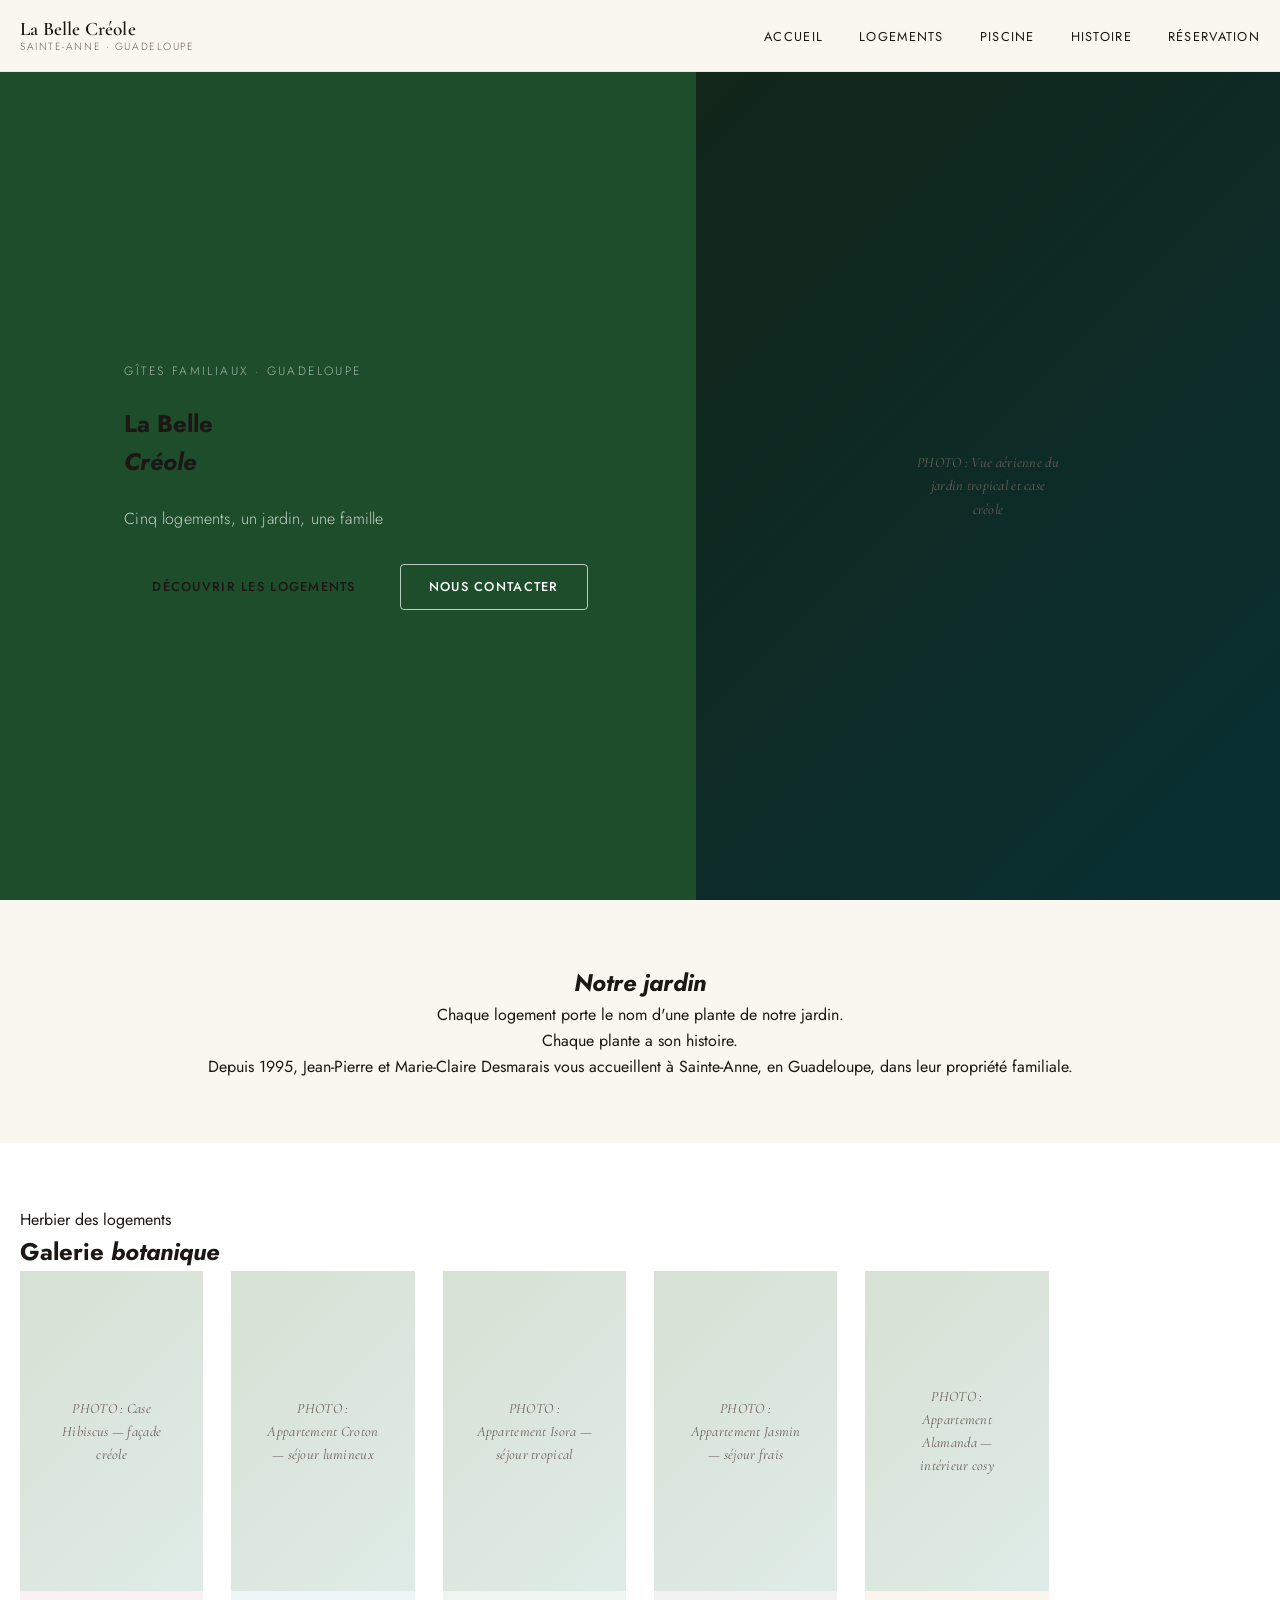
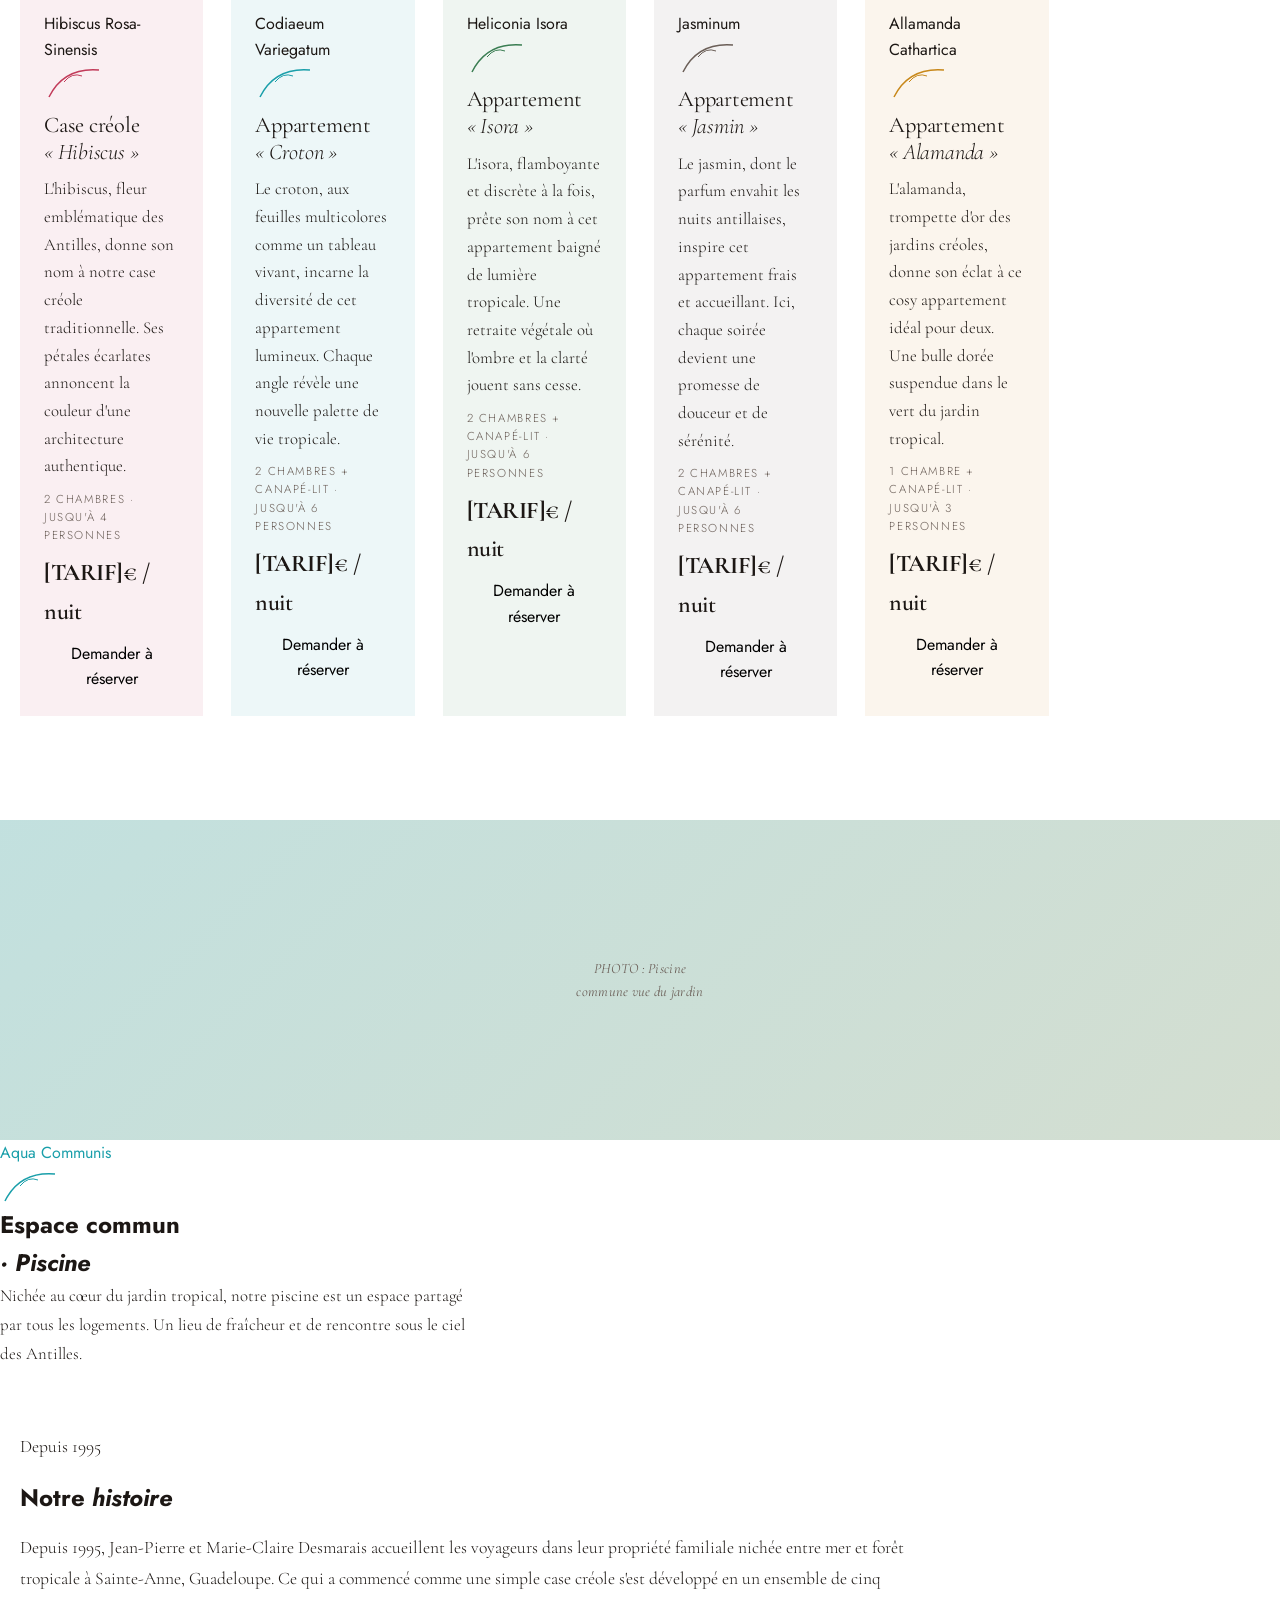
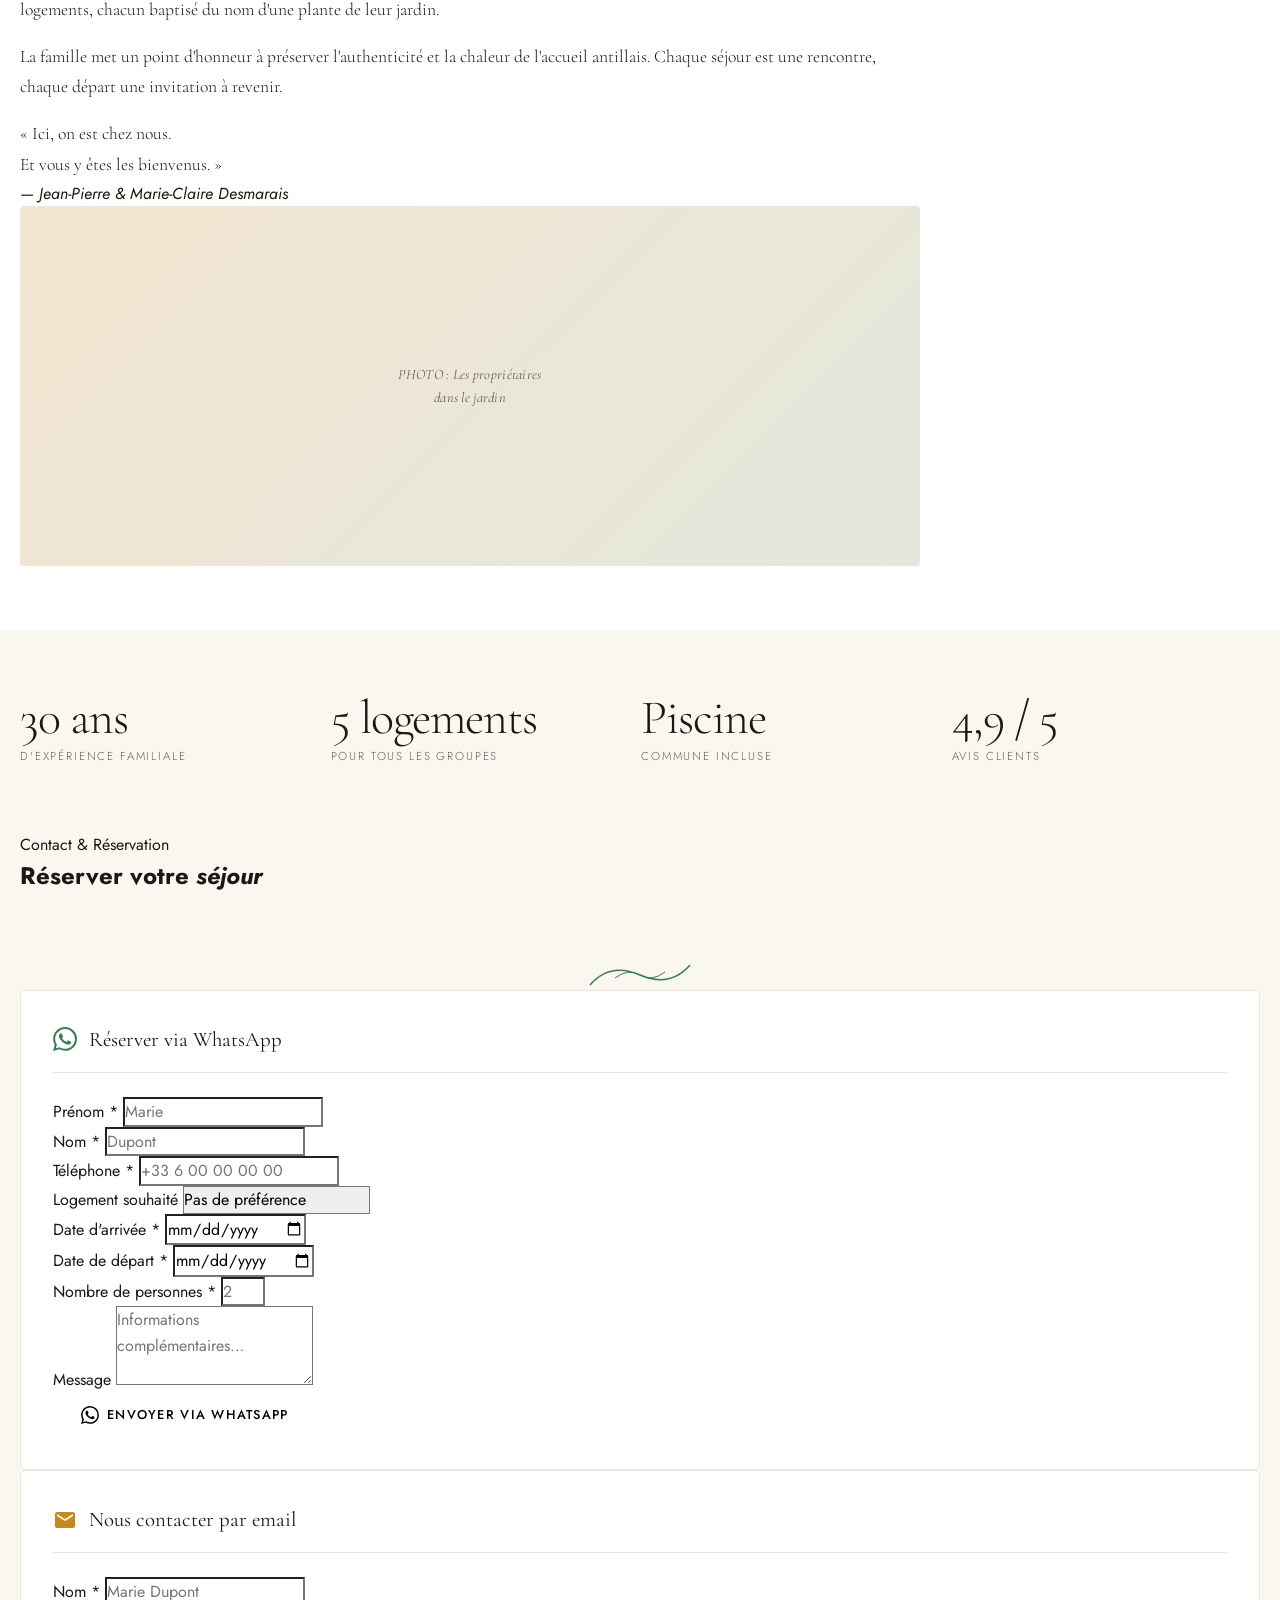
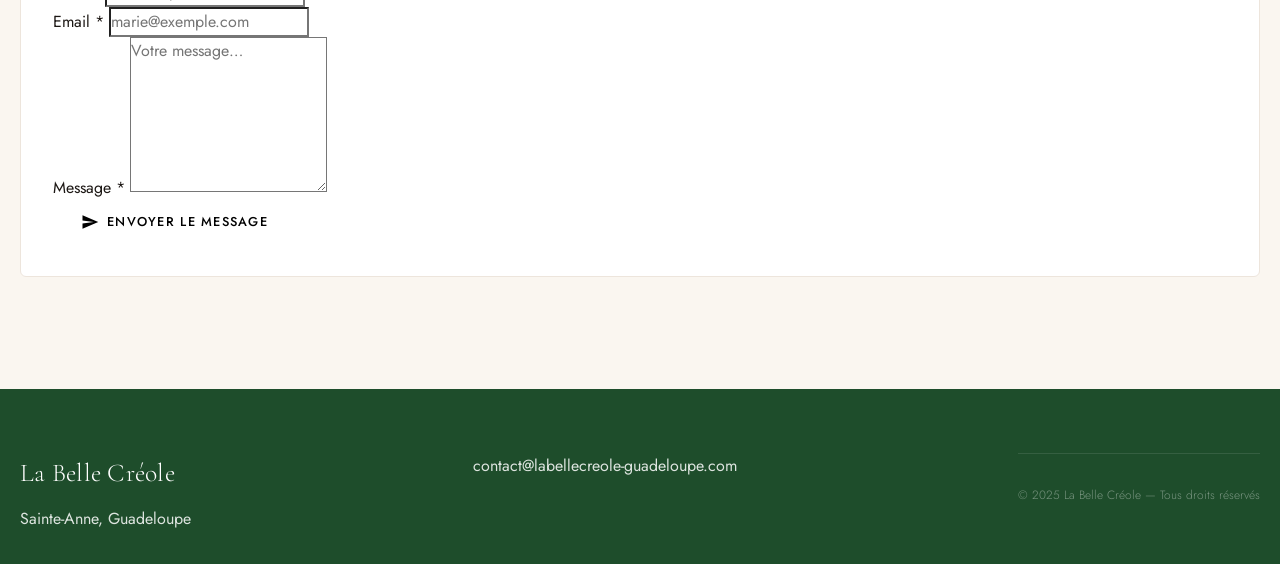
==== commit e6a40f0d: "Update proposition 1 style and proposition 2 HTML from background agents https://claude.ai/code/sess" ====
--- a/proposition-2/index.html
+++ b/proposition-2/index.html
@@ -3,446 +3,385 @@
 <head>
   <meta charset="UTF-8" />
   <meta name="viewport" content="width=device-width, initial-scale=1.0" />
-  <meta name="description" content="La Belle Créole — Cinq logements créoles dans un jardin tropical à Sainte-Anne, Guadeloupe. Piscine commune, famille guadeloupéenne depuis 1995." />
-  <title>La Belle Créole — Mosaïque botanique · Sainte-Anne, Guadeloupe</title>
+  <title>La Belle Créole — Gîtes à Sainte-Anne, Guadeloupe</title>
+  <meta name="description" content="Cinq logements familiaux nichés dans un jardin tropical à Sainte-Anne, Guadeloupe. Piscine commune, accueil authentique depuis 1995." />
   <link rel="stylesheet" href="style.css" />
 </head>
 <body>
 
-  <!-- ═══════════════════════════════════════════════════
-       NAV
-  ═══════════════════════════════════════════════════ -->
+  <!-- ═══════════════════════════ NAV ═══════════════════════════ -->
   <header class="site-nav" role="banner">
     <div class="nav-inner">
-      <a href="#" class="nav-logo" aria-label="La Belle Créole — accueil">
+      <a href="#accueil" class="nav-logo" aria-label="La Belle Créole — accueil">
         <span class="nav-logo-main">La Belle Créole</span>
         <span class="nav-logo-sub">Sainte-Anne · Guadeloupe</span>
       </a>
-      <nav class="nav-links" aria-label="Navigation principale">
-        <a href="#logements">Logements</a>
-        <a href="#jardin">Notre jardin</a>
-        <a href="#contact">Contact</a>
+
+      <nav aria-label="Navigation principale">
+        <ul class="nav-links" id="nav-links">
+          <li><a href="#accueil">Accueil</a></li>
+          <li><a href="#logements">Logements</a></li>
+          <li><a href="#piscine">Piscine</a></li>
+          <li><a href="#histoire">Histoire</a></li>
+          <li><a href="#reservation">Réservation</a></li>
+        </ul>
       </nav>
-      <button class="burger" aria-label="Ouvrir le menu" aria-expanded="false" aria-controls="mobile-menu">
+
+      <button class="burger" id="burger" aria-label="Ouvrir le menu" aria-expanded="false" aria-controls="nav-links">
         <span></span><span></span><span></span>
       </button>
     </div>
-    <div class="mobile-menu" id="mobile-menu" aria-hidden="true">
-      <a href="#logements">Logements</a>
-      <a href="#jardin">Notre jardin</a>
-      <a href="#contact">Contact</a>
-    </div>
   </header>
 
   <main>
 
-    <!-- ═══════════════════════════════════════════════════
-         HERO
-    ═══════════════════════════════════════════════════ -->
-    <section class="hero" aria-label="Bienvenue">
+    <!-- ═══════════════════════════ HERO ═══════════════════════════ -->
+    <section class="hero" id="accueil" aria-labelledby="hero-title">
       <div class="hero-left">
-        <div class="hero-stripe" aria-hidden="true"></div>
-        <div class="hero-content">
-          <p class="hero-label">Logements de charme</p>
-          <h1 class="hero-title">Bienvenue à<br><em>La Belle Créole</em></h1>
-          <p class="hero-subtitle">Cinq logements créoles dans un jardin tropical,<br>Sainte-Anne, Guadeloupe</p>
+        <div class="hero-stripes" aria-hidden="true">
+          <span style="background:var(--hibiscus)"></span>
+          <span style="background:var(--turquoise)"></span>
+          <span style="background:var(--or)"></span>
+          <span style="background:var(--vert)"></span>
+        </div>
+        <div class="hero-content reveal">
+          <p class="hero-label">Gîtes familiaux · Guadeloupe</p>
+          <h1 id="hero-title">La Belle<br /><em>Créole</em></h1>
+          <p class="hero-subtitle">Cinq logements, un jardin, une famille</p>
           <div class="hero-ctas">
-            <a href="#logements" class="btn btn-primary">Découvrir</a>
-            <a href="#contact" class="btn btn-outline">Réserver</a>
-          </div>
-        </div>
-      </div>
-      <div class="hero-right">
-        <div class="photo-placeholder hero-photo" data-photo="jardin-tropical-aerial">
-          <span>PHOTO : Vue aérienne du jardin tropical</span>
-        </div>
-      </div>
-    </section>
-
-    <!-- ═══════════════════════════════════════════════════
-         NOTRE JARDIN
-    ═══════════════════════════════════════════════════ -->
-    <section class="jardin-intro" id="jardin" aria-label="Notre jardin">
-      <div class="container">
-        <div class="jardin-ornament reveal" aria-hidden="true">
-          <svg width="60" height="60" viewBox="0 0 60 60" fill="none" xmlns="http://www.w3.org/2000/svg">
-            <path d="M30 55 C30 55 30 30 30 10" stroke="var(--vert)" stroke-width="1.5" stroke-linecap="round"/>
-            <path d="M30 38 C30 38 18 32 14 22 C22 24 30 32 30 38Z" fill="var(--vert)" opacity="0.6"/>
-            <path d="M30 28 C30 28 42 22 46 12 C38 14 30 22 30 28Z" fill="var(--vert)" opacity="0.6"/>
-            <path d="M30 18 C30 18 20 12 18 4 C26 6 30 14 30 18Z" fill="var(--vert-fonce)" opacity="0.5"/>
-            <circle cx="30" cy="56" r="2" fill="var(--or)"/>
+            <a href="#logements" class="btn btn-hibiscus">Découvrir les logements</a>
+            <a href="#reservation" class="btn btn-outline">Nous contacter</a>
+          </div>
+        </div>
+      </div>
+      <div class="hero-right" aria-hidden="true">
+        <div class="photo-placeholder hero-photo" data-photo="jardin-tropical-vue-aerienne">
+          <span>PHOTO : Vue aérienne du jardin tropical et case créole</span>
+        </div>
+      </div>
+    </section>
+
+    <!-- ═══════════════════════════ INTRO ═══════════════════════════ -->
+    <section class="jardin-intro" id="jardin" aria-labelledby="jardin-title">
+      <div class="container">
+        <div class="jardin-content reveal">
+          <h2 id="jardin-title"><em>Notre jardin</em></h2>
+          <p class="jardin-lead">Chaque logement porte le nom d'une plante de notre jardin.<br />Chaque plante a son histoire.</p>
+          <p class="jardin-text">Depuis 1995, Jean-Pierre et Marie-Claire Desmarais vous accueillent à Sainte-Anne, en Guadeloupe, dans leur propriété familiale.</p>
+        </div>
+      </div>
+    </section>
+
+    <!-- ═══════════════════════════ GALERIE BOTANIQUE ═══════════════════════════ -->
+    <section class="galerie" id="logements" aria-labelledby="galerie-title">
+      <div class="container">
+        <div class="galerie-header reveal">
+          <p class="section-label">Herbier des logements</p>
+          <h2 id="galerie-title">Galerie <em>botanique</em></h2>
+        </div>
+
+        <div class="galerie-grid">
+
+          <!-- HIBISCUS -->
+          <article class="card card--hibiscus reveal" data-logement="Hibiscus">
+            <div class="photo-placeholder card-photo" data-photo="case-hibiscus-facade">
+              <span>PHOTO : Case Hibiscus — façade créole</span>
+            </div>
+            <div class="card-body">
+              <div class="card-top">
+                <p class="botanical-label">Hibiscus Rosa-Sinensis</p>
+                <svg class="botanical-ornament" viewBox="0 0 60 40" width="60" height="40" aria-hidden="true">
+                  <path d="M5,35 Q20,5 55,8" stroke="#C23B5A" stroke-width="1.5" fill="none"/>
+                  <path d="M20,20 Q28,10 38,14" stroke="#C23B5A" stroke-width="1" fill="none"/>
+                </svg>
+              </div>
+              <h3 class="card-name">Case créole <em>«&nbsp;Hibiscus&nbsp;»</em></h3>
+              <p class="card-desc">L'hibiscus, fleur emblématique des Antilles, donne son nom à notre case créole traditionnelle. Ses pétales écarlates annoncent la couleur d'une architecture authentique.</p>
+              <p class="card-capacity">2 chambres · jusqu'à 4 personnes</p>
+              <p class="card-price"><strong>[TARIF]</strong><span>€ / nuit</span></p>
+              <button class="btn-card btn-card--hibiscus" data-logement="Hibiscus">Demander à réserver</button>
+            </div>
+          </article>
+
+          <!-- CROTON -->
+          <article class="card card--croton reveal" data-logement="Croton">
+            <div class="photo-placeholder card-photo" data-photo="appartement-croton-sejour">
+              <span>PHOTO : Appartement Croton — séjour lumineux</span>
+            </div>
+            <div class="card-body">
+              <div class="card-top">
+                <p class="botanical-label">Codiaeum Variegatum</p>
+                <svg class="botanical-ornament" viewBox="0 0 60 40" width="60" height="40" aria-hidden="true">
+                  <path d="M5,35 Q20,5 55,8" stroke="#1A9FAA" stroke-width="1.5" fill="none"/>
+                  <path d="M20,20 Q28,10 38,14" stroke="#1A9FAA" stroke-width="1" fill="none"/>
+                </svg>
+              </div>
+              <h3 class="card-name">Appartement <em>«&nbsp;Croton&nbsp;»</em></h3>
+              <p class="card-desc">Le croton, aux feuilles multicolores comme un tableau vivant, incarne la diversité de cet appartement lumineux. Chaque angle révèle une nouvelle palette de vie tropicale.</p>
+              <p class="card-capacity">2 chambres + canapé-lit · jusqu'à 6 personnes</p>
+              <p class="card-price"><strong>[TARIF]</strong><span>€ / nuit</span></p>
+              <button class="btn-card btn-card--croton" data-logement="Croton">Demander à réserver</button>
+            </div>
+          </article>
+
+          <!-- ISORA -->
+          <article class="card card--isora reveal" data-logement="Isora">
+            <div class="photo-placeholder card-photo" data-photo="appartement-isora-sejour">
+              <span>PHOTO : Appartement Isora — séjour tropical</span>
+            </div>
+            <div class="card-body">
+              <div class="card-top">
+                <p class="botanical-label">Heliconia Isora</p>
+                <svg class="botanical-ornament" viewBox="0 0 60 40" width="60" height="40" aria-hidden="true">
+                  <path d="M5,35 Q20,5 55,8" stroke="#3A7D52" stroke-width="1.5" fill="none"/>
+                  <path d="M20,20 Q28,10 38,14" stroke="#3A7D52" stroke-width="1" fill="none"/>
+                </svg>
+              </div>
+              <h3 class="card-name">Appartement <em>«&nbsp;Isora&nbsp;»</em></h3>
+              <p class="card-desc">L'isora, flamboyante et discrète à la fois, prête son nom à cet appartement baigné de lumière tropicale. Une retraite végétale où l'ombre et la clarté jouent sans cesse.</p>
+              <p class="card-capacity">2 chambres + canapé-lit · jusqu'à 6 personnes</p>
+              <p class="card-price"><strong>[TARIF]</strong><span>€ / nuit</span></p>
+              <button class="btn-card btn-card--isora" data-logement="Isora">Demander à réserver</button>
+            </div>
+          </article>
+
+          <!-- JASMIN -->
+          <article class="card card--jasmin reveal" data-logement="Jasmin">
+            <div class="photo-placeholder card-photo" data-photo="appartement-jasmin-sejour">
+              <span>PHOTO : Appartement Jasmin — séjour frais</span>
+            </div>
+            <div class="card-body">
+              <div class="card-top">
+                <p class="botanical-label">Jasminum</p>
+                <svg class="botanical-ornament" viewBox="0 0 60 40" width="60" height="40" aria-hidden="true">
+                  <path d="M5,35 Q20,5 55,8" stroke="#6B5F58" stroke-width="1.5" fill="none"/>
+                  <path d="M20,20 Q28,10 38,14" stroke="#6B5F58" stroke-width="1" fill="none"/>
+                </svg>
+              </div>
+              <h3 class="card-name">Appartement <em>«&nbsp;Jasmin&nbsp;»</em></h3>
+              <p class="card-desc">Le jasmin, dont le parfum envahit les nuits antillaises, inspire cet appartement frais et accueillant. Ici, chaque soirée devient une promesse de douceur et de sérénité.</p>
+              <p class="card-capacity">2 chambres + canapé-lit · jusqu'à 6 personnes</p>
+              <p class="card-price"><strong>[TARIF]</strong><span>€ / nuit</span></p>
+              <button class="btn-card btn-card--jasmin" data-logement="Jasmin">Demander à réserver</button>
+            </div>
+          </article>
+
+          <!-- ALAMANDA -->
+          <article class="card card--alamanda reveal" data-logement="Alamanda">
+            <div class="photo-placeholder card-photo" data-photo="appartement-alamanda-sejour">
+              <span>PHOTO : Appartement Alamanda — intérieur cosy</span>
+            </div>
+            <div class="card-body">
+              <div class="card-top">
+                <p class="botanical-label">Allamanda Cathartica</p>
+                <svg class="botanical-ornament" viewBox="0 0 60 40" width="60" height="40" aria-hidden="true">
+                  <path d="M5,35 Q20,5 55,8" stroke="#C8881A" stroke-width="1.5" fill="none"/>
+                  <path d="M20,20 Q28,10 38,14" stroke="#C8881A" stroke-width="1" fill="none"/>
+                </svg>
+              </div>
+              <h3 class="card-name">Appartement <em>«&nbsp;Alamanda&nbsp;»</em></h3>
+              <p class="card-desc">L'alamanda, trompette d'or des jardins créoles, donne son éclat à ce cosy appartement idéal pour deux. Une bulle dorée suspendue dans le vert du jardin tropical.</p>
+              <p class="card-capacity">1 chambre + canapé-lit · jusqu'à 3 personnes</p>
+              <p class="card-price"><strong>[TARIF]</strong><span>€ / nuit</span></p>
+              <button class="btn-card btn-card--alamanda" data-logement="Alamanda">Demander à réserver</button>
+            </div>
+          </article>
+
+        </div><!-- .galerie-grid -->
+      </div>
+    </section>
+
+    <!-- ═══════════════════════════ PISCINE ═══════════════════════════ -->
+    <section class="piscine" id="piscine" aria-labelledby="piscine-title">
+      <div class="piscine-inner reveal">
+        <div class="piscine-photo-wrap">
+          <div class="photo-placeholder piscine-photo" data-photo="piscine-commune-jardin">
+            <span>PHOTO : Piscine commune vue du jardin</span>
+          </div>
+        </div>
+        <div class="piscine-content">
+          <p class="botanical-label" style="color:var(--turquoise)">Aqua Communis</p>
+          <svg class="botanical-ornament" viewBox="0 0 60 40" width="60" height="40" aria-hidden="true">
+            <path d="M5,35 Q20,5 55,8" stroke="#1A9FAA" stroke-width="1.5" fill="none"/>
+            <path d="M20,20 Q28,10 38,14" stroke="#1A9FAA" stroke-width="1" fill="none"/>
           </svg>
-        </div>
-        <h2 class="jardin-heading reveal">Chaque logement porte le nom<br><em>d'une plante de notre jardin</em></h2>
-        <p class="jardin-body reveal">Chaque plante a son histoire. Ici, la nature guide l'accueil.</p>
-      </div>
-    </section>
-
-    <!-- ═══════════════════════════════════════════════════
-         GALERIE BOTANIQUE
-    ═══════════════════════════════════════════════════ -->
-    <section class="galerie" id="logements" aria-label="Nos logements">
-      <div class="container">
-        <div class="galerie-grid">
-
-          <!-- 1 — HIBISCUS -->
-          <article class="botanik-card card--hibiscus reveal" data-logement="Case créole Hibiscus">
-            <div class="card-photo-wrap">
-              <div class="photo-placeholder" data-photo="case-creole-hibiscus-facade">
-                <span>PHOTO : Case créole Hibiscus — façade</span>
-              </div>
-              <span class="botanical-badge">Hibiscus rosa-sinensis</span>
-            </div>
-            <div class="card-body">
-              <div class="card-ornament" aria-hidden="true">
-                <svg width="48" height="36" viewBox="0 0 48 36" fill="none" xmlns="http://www.w3.org/2000/svg">
-                  <path d="M24 34 C24 34 24 18 24 6" stroke="var(--hibiscus)" stroke-width="1.2" stroke-linecap="round"/>
-                  <path d="M24 24 C24 24 14 20 10 12 C17 13 24 20 24 24Z" fill="var(--hibiscus)" opacity="0.45"/>
-                  <path d="M24 16 C24 16 34 12 38 4 C31 5 24 12 24 16Z" fill="var(--hibiscus)" opacity="0.45"/>
-                </svg>
-              </div>
-              <h3 class="card-name">Case créole <em>« Hibiscus »</em></h3>
-              <p class="card-capacity">2 chambres</p>
-              <p class="card-desc">La reine des fleurs créoles trouve son écho dans cette case traditionnelle aux volets colorés — boiseries d'époque, galerie ombragée et parfum d'histoire en plein cœur du jardin.</p>
-              <div class="card-footer">
-                <span class="card-price">[TARIF]€<span class="card-price-unit"> / nuit</span></span>
-                <button class="btn btn-reserve" data-logement="Case créole Hibiscus">Réserver · WhatsApp</button>
-              </div>
-            </div>
-          </article>
-
-          <!-- 2 — CROTON -->
-          <article class="botanik-card card--croton reveal" data-logement="Appartement Croton">
-            <div class="card-photo-wrap">
-              <div class="photo-placeholder" data-photo="appartement-croton-sejour">
-                <span>PHOTO : Appartement Croton — séjour lumineux</span>
-              </div>
-              <span class="botanical-badge">Codiaeum variegatum</span>
-            </div>
-            <div class="card-body">
-              <div class="card-ornament" aria-hidden="true">
-                <svg width="48" height="36" viewBox="0 0 48 36" fill="none" xmlns="http://www.w3.org/2000/svg">
-                  <path d="M24 34 C24 34 24 18 24 6" stroke="var(--turquoise)" stroke-width="1.2" stroke-linecap="round"/>
-                  <path d="M24 24 C24 24 14 20 10 12 C17 13 24 20 24 24Z" fill="var(--turquoise)" opacity="0.45"/>
-                  <path d="M24 16 C24 16 34 12 38 4 C31 5 24 12 24 16Z" fill="var(--turquoise)" opacity="0.45"/>
-                </svg>
-              </div>
-              <h3 class="card-name">Appartement <em>« Croton »</em></h3>
-              <p class="card-capacity">2 chambres + canapé-lit</p>
-              <p class="card-desc">Le croton multicolore orne les jardins antillais de ses feuilles flamboyantes — cet appartement lumineux décline les mêmes tons chaleureux dans chaque pièce baignée de clarté.</p>
-              <div class="card-footer">
-                <span class="card-price">[TARIF]€<span class="card-price-unit"> / nuit</span></span>
-                <button class="btn btn-reserve" data-logement="Appartement Croton">Réserver · WhatsApp</button>
-              </div>
-            </div>
-          </article>
-
-          <!-- 3 — ISORA -->
-          <article class="botanik-card card--isora reveal" data-logement="Appartement Isora">
-            <div class="card-photo-wrap">
-              <div class="photo-placeholder" data-photo="appartement-isora-chambre">
-                <span>PHOTO : Appartement Isora — chambre principale</span>
-              </div>
-              <span class="botanical-badge">Ixora coccinea</span>
-            </div>
-            <div class="card-body">
-              <div class="card-ornament" aria-hidden="true">
-                <svg width="48" height="36" viewBox="0 0 48 36" fill="none" xmlns="http://www.w3.org/2000/svg">
-                  <path d="M24 34 C24 34 24 18 24 6" stroke="var(--vert)" stroke-width="1.2" stroke-linecap="round"/>
-                  <path d="M24 24 C24 24 14 20 10 12 C17 13 24 20 24 24Z" fill="var(--vert)" opacity="0.45"/>
-                  <path d="M24 16 C24 16 34 12 38 4 C31 5 24 12 24 16Z" fill="var(--vert)" opacity="0.45"/>
-                </svg>
-              </div>
-              <h3 class="card-name">Appartement <em>« Isora »</em></h3>
-              <p class="card-capacity">2 chambres + canapé-lit</p>
-              <p class="card-desc">L'isora rouge brûle comme les couchers de soleil sur la mer des Caraïbes — cet appartement rayonne de chaleur et de sérénité, offrant un refuge à la fois intime et généreux.</p>
-              <div class="card-footer">
-                <span class="card-price">[TARIF]€<span class="card-price-unit"> / nuit</span></span>
-                <button class="btn btn-reserve" data-logement="Appartement Isora">Réserver · WhatsApp</button>
-              </div>
-            </div>
-          </article>
-
-          <!-- 4 — JASMIN -->
-          <article class="botanik-card card--jasmin reveal" data-logement="Appartement Jasmin">
-            <div class="card-photo-wrap">
-              <div class="photo-placeholder" data-photo="appartement-jasmin-terrasse">
-                <span>PHOTO : Appartement Jasmin — terrasse</span>
-              </div>
-              <span class="botanical-badge">Jasminum sambac</span>
-            </div>
-            <div class="card-body">
-              <div class="card-ornament" aria-hidden="true">
-                <svg width="48" height="36" viewBox="0 0 48 36" fill="none" xmlns="http://www.w3.org/2000/svg">
-                  <path d="M24 34 C24 34 24 18 24 6" stroke="var(--gris)" stroke-width="1.2" stroke-linecap="round"/>
-                  <path d="M24 24 C24 24 14 20 10 12 C17 13 24 20 24 24Z" fill="var(--gris)" opacity="0.45"/>
-                  <path d="M24 16 C24 16 34 12 38 4 C31 5 24 12 24 16Z" fill="var(--gris)" opacity="0.45"/>
-                </svg>
-              </div>
-              <h3 class="card-name">Appartement <em>« Jasmin »</em></h3>
-              <p class="card-capacity">2 chambres + canapé-lit</p>
-              <p class="card-desc">Le jasmin embaume les nuits guadeloupéennes d'un parfum envoûtant — douceur et fraîcheur règnent dans cet appartement aux teintes pâles, où l'on s'endort bercé par la brise tropicale.</p>
-              <div class="card-footer">
-                <span class="card-price">[TARIF]€<span class="card-price-unit"> / nuit</span></span>
-                <button class="btn btn-reserve" data-logement="Appartement Jasmin">Réserver · WhatsApp</button>
-              </div>
-            </div>
-          </article>
-
-          <!-- 5 — ALAMANDA -->
-          <article class="botanik-card card--alamanda reveal" data-logement="Appartement Alamanda">
-            <div class="card-photo-wrap">
-              <div class="photo-placeholder" data-photo="appartement-alamanda-cocon">
-                <span>PHOTO : Appartement Alamanda — cocon intime</span>
-              </div>
-              <span class="botanical-badge">Allamanda cathartica</span>
-            </div>
-            <div class="card-body">
-              <div class="card-ornament" aria-hidden="true">
-                <svg width="48" height="36" viewBox="0 0 48 36" fill="none" xmlns="http://www.w3.org/2000/svg">
-                  <path d="M24 34 C24 34 24 18 24 6" stroke="var(--or)" stroke-width="1.2" stroke-linecap="round"/>
-                  <path d="M24 24 C24 24 14 20 10 12 C17 13 24 20 24 24Z" fill="var(--or)" opacity="0.45"/>
-                  <path d="M24 16 C24 16 34 12 38 4 C31 5 24 12 24 16Z" fill="var(--or)" opacity="0.45"/>
-                </svg>
-              </div>
-              <h3 class="card-name">Appartement <em>« Alamanda »</em></h3>
-              <p class="card-capacity">1 chambre + canapé-lit</p>
-              <p class="card-desc">L'alamanda dorée grimpe vers le ciel en une cascade de trompettes solaires — ce cocon intime pour deux invite à ralentir, à savourer chaque instant de lumière caraïbe.</p>
-              <div class="card-footer">
-                <span class="card-price">[TARIF]€<span class="card-price-unit"> / nuit</span></span>
-                <button class="btn btn-reserve" data-logement="Appartement Alamanda">Réserver · WhatsApp</button>
-              </div>
-            </div>
-          </article>
-
-        </div><!-- /.galerie-grid -->
-
-        <!-- PISCINE — full-width 6th card -->
-        <div class="piscine-card reveal" aria-label="Piscine commune">
-          <div class="piscine-photo-wrap">
-            <div class="photo-placeholder piscine-photo" data-photo="piscine-commune-jardin">
-              <span>PHOTO : Piscine commune nichée dans le jardin tropical</span>
-            </div>
-            <span class="botanical-badge badge--piscine">Espace commun · La piscine</span>
-          </div>
-          <div class="piscine-body">
-            <div class="piscine-ornament" aria-hidden="true">
-              <svg width="64" height="44" viewBox="0 0 64 44" fill="none" xmlns="http://www.w3.org/2000/svg">
-                <path d="M32 42 C32 42 32 22 32 8" stroke="var(--turquoise)" stroke-width="1.5" stroke-linecap="round"/>
-                <path d="M32 30 C32 30 18 24 13 14 C22 16 32 24 32 30Z" fill="var(--turquoise)" opacity="0.5"/>
-                <path d="M32 20 C32 20 46 14 51 4 C42 6 32 14 32 20Z" fill="var(--turquoise)" opacity="0.5"/>
-                <path d="M32 12 C32 12 24 6 22 0 C28 2 32 8 32 12Z" fill="var(--vert)" opacity="0.4"/>
-                <path d="M32 12 C32 12 40 6 42 0 C36 2 32 8 32 12Z" fill="var(--vert)" opacity="0.4"/>
-                <circle cx="32" cy="43" r="2.5" fill="var(--or)"/>
-              </svg>
-            </div>
-            <h3 class="piscine-heading">La piscine commune</h3>
-            <p class="piscine-desc">Nichée au cœur du jardin, notre piscine est le lieu de rencontre de tous les hôtes. Un espace partagé où les parfums floraux se mêlent aux éclats de rires et au bleu profond de l'eau.</p>
-          </div>
-        </div>
-
-      </div><!-- /.container -->
-    </section>
-
-    <!-- ═══════════════════════════════════════════════════
-         NOTRE HISTOIRE
-    ═══════════════════════════════════════════════════ -->
-    <section class="histoire" aria-label="Notre histoire">
-      <div class="container histoire-inner">
-        <div class="botanical-separator reveal" aria-hidden="true">
-          <svg width="200" height="28" viewBox="0 0 200 28" fill="none" xmlns="http://www.w3.org/2000/svg">
-            <line x1="0" y1="14" x2="84" y2="14" stroke="var(--ligne)" stroke-width="1"/>
-            <path d="M100 4 C100 4 92 10 92 14 C92 18 100 24 100 24 C100 24 108 18 108 14 C108 10 100 4 100 4Z" fill="var(--vert)" opacity="0.7"/>
-            <path d="M100 9 C100 9 96 12 96 14 C96 16 100 19 100 19 C100 19 104 16 104 14 C104 12 100 9 100 9Z" fill="var(--vert-fonce)" opacity="0.5"/>
-            <line x1="116" y1="14" x2="200" y2="14" stroke="var(--ligne)" stroke-width="1"/>
+          <h2 id="piscine-title">Espace commun<br /><em>· Piscine</em></h2>
+          <p class="piscine-desc">Nichée au cœur du jardin tropical, notre piscine est un espace partagé par tous les logements. Un lieu de fraîcheur et de rencontre sous le ciel des Antilles.</p>
+        </div>
+      </div>
+    </section>
+
+    <!-- ═══════════════════════════ HISTOIRE ═══════════════════════════ -->
+    <section class="histoire" id="histoire" aria-labelledby="histoire-title">
+      <div class="container">
+        <div class="histoire-inner">
+          <div class="histoire-text reveal">
+            <p class="section-label">Depuis 1995</p>
+            <h2 id="histoire-title">Notre <em>histoire</em></h2>
+            <p>Depuis 1995, Jean-Pierre et Marie-Claire Desmarais accueillent les voyageurs dans leur propriété familiale nichée entre mer et forêt tropicale à Sainte-Anne, Guadeloupe. Ce qui a commencé comme une simple case créole s'est développé en un ensemble de cinq logements, chacun baptisé du nom d'une plante de leur jardin.</p>
+            <p>La famille met un point d'honneur à préserver l'authenticité et la chaleur de l'accueil antillais. Chaque séjour est une rencontre, chaque départ une invitation à revenir.</p>
+            <blockquote>
+              <p>«&nbsp;Ici, on est chez nous.<br />Et vous y êtes les bienvenus.&nbsp;»</p>
+              <cite>— Jean-Pierre &amp; Marie-Claire Desmarais</cite>
+            </blockquote>
+          </div>
+          <div class="histoire-photo reveal">
+            <div class="photo-placeholder" data-photo="famille-proprietaires-jardin">
+              <span>PHOTO : Les propriétaires dans le jardin</span>
+            </div>
+          </div>
+        </div>
+      </div>
+    </section>
+
+    <!-- ═══════════════════════════ STATS ═══════════════════════════ -->
+    <section class="stats" aria-label="Chiffres clés">
+      <div class="container">
+        <div class="stats-grid">
+          <div class="stat reveal">
+            <span class="stat-number">30 ans</span>
+            <span class="stat-label">d'expérience familiale</span>
+          </div>
+          <div class="stat reveal">
+            <span class="stat-number">5 logements</span>
+            <span class="stat-label">pour tous les groupes</span>
+          </div>
+          <div class="stat reveal">
+            <span class="stat-number">Piscine</span>
+            <span class="stat-label">commune incluse</span>
+          </div>
+          <div class="stat reveal">
+            <span class="stat-number">4,9&nbsp;/&nbsp;5</span>
+            <span class="stat-label">avis clients</span>
+          </div>
+        </div>
+      </div>
+    </section>
+
+    <!-- ═══════════════════════════ RÉSERVATION ═══════════════════════════ -->
+    <section class="reservation" id="reservation" aria-labelledby="reservation-title">
+      <div class="container">
+        <div class="reservation-header reveal">
+          <p class="section-label">Contact &amp; Réservation</p>
+          <h2 id="reservation-title">Réserver votre <em>séjour</em></h2>
+        </div>
+
+        <div class="reservation-separator" aria-hidden="true">
+          <svg viewBox="0 0 120 30" width="120" height="30">
+            <path d="M10,25 Q30,2 60,15 Q90,28 110,5" stroke="var(--vert)" stroke-width="1.5" fill="none"/>
+            <path d="M35,18 Q48,8 60,15" stroke="var(--vert)" stroke-width="1" fill="none"/>
+            <path d="M60,15 Q72,22 85,12" stroke="var(--vert)" stroke-width="1" fill="none"/>
           </svg>
         </div>
-        <h2 class="histoire-heading reveal">Notre histoire</h2>
-        <div class="histoire-grid">
-          <div class="histoire-text reveal">
-            <p>Depuis 1995, Marie et Jean-Pierre Lacroix accueillent leurs hôtes avec la chaleur propre aux familles guadeloupéennes. Leur propriété, nichée à Sainte-Anne au cœur d'un jardin tropical, abrite cinq logements pensés comme autant d'écrins végétaux.</p>
-            <p>Chaque nom est une plante du jardin. Chaque plante raconte un fragment de Guadeloupe — sa couleur, son parfum, son caractère. La piscine commune, ombragée de bananiers et d'hibiscus, est le cœur battant de La Belle Créole, où les histoires de voyage se partagent au fil des soirées.</p>
-            <p>Trente ans d'accueil et une même conviction : le luxe véritable tient dans la générosité de la nature, dans l'authenticité d'un lieu et dans la sincérité d'une rencontre.</p>
-          </div>
-          <div class="histoire-photo reveal">
-            <div class="photo-placeholder" data-photo="marie-jean-pierre-jardin-portrait">
-              <span>PHOTO : Marie et Jean-Pierre dans le jardin</span>
-            </div>
-          </div>
-        </div>
-        <div class="botanical-separator botanical-separator--bottom reveal" aria-hidden="true">
-          <svg width="200" height="28" viewBox="0 0 200 28" fill="none" xmlns="http://www.w3.org/2000/svg">
-            <line x1="0" y1="14" x2="84" y2="14" stroke="var(--ligne)" stroke-width="1"/>
-            <path d="M100 4 C100 4 92 10 92 14 C92 18 100 24 100 24 C100 24 108 18 108 14 C108 10 100 4 100 4Z" fill="var(--vert)" opacity="0.7"/>
-            <path d="M100 9 C100 9 96 12 96 14 C96 16 100 19 100 19 C100 19 104 16 104 14 C104 12 100 9 100 9Z" fill="var(--vert-fonce)" opacity="0.5"/>
-            <line x1="116" y1="14" x2="200" y2="14" stroke="var(--ligne)" stroke-width="1"/>
-          </svg>
-        </div>
-      </div>
-    </section>
-
-    <!-- ═══════════════════════════════════════════════════
-         STATS
-    ═══════════════════════════════════════════════════ -->
-    <section class="stats" aria-label="Chiffres clés">
-      <div class="container">
-        <div class="stats-grid">
-          <div class="stat-item reveal">
-            <span class="stat-number">30</span>
-            <span class="stat-label">ans d'accueil</span>
-          </div>
-          <div class="stat-item reveal">
-            <span class="stat-number">5</span>
-            <span class="stat-label">logements</span>
-          </div>
-          <div class="stat-item reveal">
-            <span class="stat-number">
-              <svg width="22" height="22" viewBox="0 0 22 22" fill="none" aria-hidden="true">
-                <path d="M11 2C11 2 8 7 2 8.5C2 8.5 6 13.5 5.5 19.5C5.5 19.5 9 17.5 11 15.5C13 17.5 16.5 19.5 16.5 19.5C16 13.5 20 8.5 20 8.5C14 7 11 2 11 2Z" fill="var(--vert)" opacity="0.7"/>
-              </svg>
-            </span>
-            <span class="stat-label">Famille guadeloupéenne</span>
-          </div>
-          <div class="stat-item reveal">
-            <span class="stat-number">4.9<span class="stat-star">★</span></span>
-            <span class="stat-label">Airbnb</span>
-          </div>
-        </div>
-      </div>
-    </section>
-
-    <!-- ═══════════════════════════════════════════════════
-         RÉSERVATION & CONTACT
-    ═══════════════════════════════════════════════════ -->
-    <section class="reservation" id="contact" aria-label="Réservation et contact">
-      <div class="reservation-separator" aria-hidden="true">
-        <svg width="320" height="36" viewBox="0 0 320 36" fill="none" xmlns="http://www.w3.org/2000/svg">
-          <line x1="0" y1="18" x2="140" y2="18" stroke="var(--ligne)" stroke-width="1"/>
-          <path d="M160 5 C160 5 150 12 150 18 C150 24 160 31 160 31 C160 31 170 24 170 18 C170 12 160 5 160 5Z" fill="var(--vert)" opacity="0.65"/>
-          <path d="M160 10 C160 10 155 14 155 18 C155 22 160 26 160 26 C160 26 165 22 165 18 C165 14 160 10 160 10Z" fill="var(--vert-fonce)" opacity="0.5"/>
-          <circle cx="160" cy="32" r="2" fill="var(--or)"/>
-          <line x1="180" y1="18" x2="320" y2="18" stroke="var(--ligne)" stroke-width="1"/>
-        </svg>
-      </div>
-      <div class="container">
-        <h2 class="reservation-heading reveal">Réserver votre séjour</h2>
-        <p class="reservation-intro reveal">Choisissez votre logement et envoyez-nous votre demande via WhatsApp ou par e-mail.</p>
-        <div class="forms-grid">
-
-          <!-- WHATSAPP FORM -->
+
+        <div class="reservation-forms">
+
+          <!-- WhatsApp -->
           <div class="form-block reveal">
             <div class="form-block-header">
-              <svg width="24" height="24" viewBox="0 0 24 24" fill="none" aria-hidden="true">
-                <path d="M20.52 3.48A11.76 11.76 0 0 0 12 0C5.37 0 0 5.37 0 12a11.9 11.9 0 0 0 1.6 5.97L0 24l6.19-1.62A11.9 11.9 0 0 0 12 24c6.63 0 12-5.37 12-12a11.76 11.76 0 0 0-3.48-8.52ZM12 22a9.9 9.9 0 0 1-5.04-1.37l-.36-.21-3.73.98.99-3.64-.23-.37A9.88 9.88 0 0 1 2 12C2 6.48 6.48 2 12 2s10 4.48 10 10-4.48 10-10 10Zm5.43-7.47c-.3-.15-1.76-.87-2.03-.96-.27-.1-.47-.15-.67.15-.2.3-.77.96-.95 1.16-.17.2-.35.22-.65.07-.3-.15-1.27-.47-2.42-1.49-.9-.8-1.5-1.78-1.68-2.08-.17-.3-.02-.46.13-.61.14-.13.3-.35.45-.52.15-.17.2-.3.3-.5.1-.2.05-.37-.02-.52-.07-.15-.67-1.61-.92-2.2-.24-.58-.49-.5-.67-.51H6.9c-.2 0-.52.07-.79.37-.27.3-1.04 1.01-1.04 2.47s1.06 2.86 1.21 3.06c.15.2 2.08 3.17 5.04 4.45.7.3 1.25.48 1.68.62.7.22 1.34.19 1.84.12.56-.09 1.76-.72 2.01-1.42.25-.7.25-1.29.17-1.42-.07-.12-.27-.19-.57-.34Z" fill="#25D366"/>
+              <svg class="form-icon" viewBox="0 0 24 24" width="24" height="24" aria-hidden="true" fill="var(--vert)">
+                <path d="M17.472 14.382c-.297-.149-1.758-.867-2.03-.967-.273-.099-.471-.148-.67.15-.197.297-.767.966-.94 1.164-.173.199-.347.223-.644.075-.297-.15-1.255-.463-2.39-1.475-.883-.788-1.48-1.761-1.653-2.059-.173-.297-.018-.458.13-.606.134-.133.298-.347.446-.52.149-.174.198-.298.298-.497.099-.198.05-.371-.025-.52-.075-.149-.669-1.612-.916-2.207-.242-.579-.487-.5-.669-.51-.173-.008-.371-.01-.57-.01-.198 0-.52.074-.792.372-.272.297-1.04 1.016-1.04 2.479 0 1.462 1.065 2.875 1.213 3.074.149.198 2.096 3.2 5.077 4.487.709.306 1.262.489 1.694.625.712.227 1.36.195 1.871.118.571-.085 1.758-.719 2.006-1.413.248-.694.248-1.289.173-1.413-.074-.124-.272-.198-.57-.347m-5.421 7.403h-.004a9.87 9.87 0 01-5.031-1.378l-.361-.214-3.741.982.998-3.648-.235-.374a9.86 9.86 0 01-1.51-5.26c.001-5.45 4.436-9.884 9.888-9.884 2.64 0 5.122 1.03 6.988 2.898a9.825 9.825 0 012.893 6.994c-.003 5.45-4.437 9.884-9.885 9.884m8.413-18.297A11.815 11.815 0 0012.05 0C5.495 0 .16 5.335.157 11.892c0 2.096.547 4.142 1.588 5.945L.057 24l6.305-1.654a11.882 11.882 0 005.683 1.448h.005c6.554 0 11.89-5.335 11.893-11.893a11.821 11.821 0 00-3.48-8.413Z"/>
               </svg>
-              <h3>Réservation WhatsApp</h3>
+              <h3>Réserver via WhatsApp</h3>
             </div>
             <form id="form-whatsapp" novalidate>
-              <div class="field">
+              <div class="form-row">
+                <div class="form-group">
+                  <label for="wa-prenom">Prénom <span aria-hidden="true">*</span></label>
+                  <input type="text" id="wa-prenom" name="prenom" required autocomplete="given-name" placeholder="Marie" />
+                </div>
+                <div class="form-group">
+                  <label for="wa-nom">Nom <span aria-hidden="true">*</span></label>
+                  <input type="text" id="wa-nom" name="nom" required autocomplete="family-name" placeholder="Dupont" />
+                </div>
+              </div>
+              <div class="form-group">
+                <label for="wa-tel">Téléphone <span aria-hidden="true">*</span></label>
+                <input type="tel" id="wa-tel" name="telephone" required autocomplete="tel" placeholder="+33 6 00 00 00 00" />
+              </div>
+              <div class="form-group">
                 <label for="wa-logement">Logement souhaité</label>
-                <select id="wa-logement" name="logement" required>
-                  <option value="">-- Choisir un logement --</option>
-                  <option value="Case créole Hibiscus">Case créole « Hibiscus » — 2 chambres</option>
-                  <option value="Appartement Croton">Appartement « Croton » — 2 ch. + canapé-lit</option>
-                  <option value="Appartement Isora">Appartement « Isora » — 2 ch. + canapé-lit</option>
-                  <option value="Appartement Jasmin">Appartement « Jasmin » — 2 ch. + canapé-lit</option>
-                  <option value="Appartement Alamanda">Appartement « Alamanda » — 1 ch. + canapé-lit</option>
+                <select id="wa-logement" name="logement">
                   <option value="Pas de préférence">Pas de préférence</option>
+                  <option value="Hibiscus">Case créole «&nbsp;Hibiscus&nbsp;»</option>
+                  <option value="Croton">Appartement «&nbsp;Croton&nbsp;»</option>
+                  <option value="Isora">Appartement «&nbsp;Isora&nbsp;»</option>
+                  <option value="Jasmin">Appartement «&nbsp;Jasmin&nbsp;»</option>
+                  <option value="Alamanda">Appartement «&nbsp;Alamanda&nbsp;»</option>
                 </select>
               </div>
-              <div class="field-row">
-                <div class="field">
-                  <label for="wa-arrivee">Arrivée</label>
+              <div class="form-row">
+                <div class="form-group">
+                  <label for="wa-arrivee">Date d'arrivée <span aria-hidden="true">*</span></label>
                   <input type="date" id="wa-arrivee" name="arrivee" required />
                 </div>
-                <div class="field">
-                  <label for="wa-depart">Départ</label>
+                <div class="form-group">
+                  <label for="wa-depart">Date de départ <span aria-hidden="true">*</span></label>
                   <input type="date" id="wa-depart" name="depart" required />
                 </div>
               </div>
-              <div class="field">
-                <label for="wa-nom">Nom complet</label>
-                <input type="text" id="wa-nom" name="nom" placeholder="Marie Dupont" required />
-              </div>
-              <div class="field">
-                <label for="wa-tel">Téléphone</label>
-                <input type="tel" id="wa-tel" name="tel" placeholder="+33 6 00 00 00 00" required />
-              </div>
-              <div class="field">
-                <label for="wa-msg">Message (optionnel)</label>
-                <textarea id="wa-msg" name="message" rows="3" placeholder="Nombre de personnes, demandes particulières…"></textarea>
-              </div>
-              <button type="submit" class="btn btn-whatsapp">
-                <svg width="18" height="18" viewBox="0 0 24 24" fill="none" aria-hidden="true">
-                  <path d="M20.52 3.48A11.76 11.76 0 0 0 12 0C5.37 0 0 5.37 0 12a11.9 11.9 0 0 0 1.6 5.97L0 24l6.19-1.62A11.9 11.9 0 0 0 12 24c6.63 0 12-5.37 12-12a11.76 11.76 0 0 0-3.48-8.52ZM12 22a9.9 9.9 0 0 1-5.04-1.37l-.36-.21-3.73.98.99-3.64-.23-.37A9.88 9.88 0 0 1 2 12C2 6.48 6.48 2 12 2s10 4.48 10 10-4.48 10-10 10Zm5.43-7.47c-.3-.15-1.76-.87-2.03-.96-.27-.1-.47-.15-.67.15-.2.3-.77.96-.95 1.16-.17.2-.35.22-.65.07-.3-.15-1.27-.47-2.42-1.49-.9-.8-1.5-1.78-1.68-2.08-.17-.3-.02-.46.13-.61.14-.13.3-.35.45-.52.15-.17.2-.3.3-.5.1-.2.05-.37-.02-.52-.07-.15-.67-1.61-.92-2.2-.24-.58-.49-.5-.67-.51H6.9c-.2 0-.52.07-.79.37-.27.3-1.04 1.01-1.04 2.47s1.06 2.86 1.21 3.06c.15.2 2.08 3.17 5.04 4.45.7.3 1.25.48 1.68.62.7.22 1.34.19 1.84.12.56-.09 1.76-.72 2.01-1.42.25-.7.25-1.29.17-1.42-.07-.12-.27-.19-.57-.34Z" fill="white"/>
-                </svg>
+              <div class="form-group">
+                <label for="wa-personnes">Nombre de personnes <span aria-hidden="true">*</span></label>
+                <input type="number" id="wa-personnes" name="personnes" required min="1" max="6" placeholder="2" />
+              </div>
+              <div class="form-group">
+                <label for="wa-message">Message</label>
+                <textarea id="wa-message" name="message" rows="3" placeholder="Informations complémentaires…"></textarea>
+              </div>
+              <button type="submit" class="btn btn-vert btn-full">
+                <svg viewBox="0 0 24 24" width="18" height="18" fill="currentColor" aria-hidden="true"><path d="M17.472 14.382c-.297-.149-1.758-.867-2.03-.967-.273-.099-.471-.148-.67.15-.197.297-.767.966-.94 1.164-.173.199-.347.223-.644.075-.297-.15-1.255-.463-2.39-1.475-.883-.788-1.48-1.761-1.653-2.059-.173-.297-.018-.458.13-.606.134-.133.298-.347.446-.52.149-.174.198-.298.298-.497.099-.198.05-.371-.025-.52-.075-.149-.669-1.612-.916-2.207-.242-.579-.487-.5-.669-.51-.173-.008-.371-.01-.57-.01-.198 0-.52.074-.792.372-.272.297-1.04 1.016-1.04 2.479 0 1.462 1.065 2.875 1.213 3.074.149.198 2.096 3.2 5.077 4.487.709.306 1.262.489 1.694.625.712.227 1.36.195 1.871.118.571-.085 1.758-.719 2.006-1.413.248-.694.248-1.289.173-1.413-.074-.124-.272-.198-.57-.347m-5.421 7.403h-.004a9.87 9.87 0 01-5.031-1.378l-.361-.214-3.741.982.998-3.648-.235-.374a9.86 9.86 0 01-1.51-5.26c.001-5.45 4.436-9.884 9.888-9.884 2.64 0 5.122 1.03 6.988 2.898a9.825 9.825 0 012.893 6.994c-.003 5.45-4.437 9.884-9.885 9.884m8.413-18.297A11.815 11.815 0 0012.05 0C5.495 0 .16 5.335.157 11.892c0 2.096.547 4.142 1.588 5.945L.057 24l6.305-1.654a11.882 11.882 0 005.683 1.448h.005c6.554 0 11.89-5.335 11.893-11.893a11.821 11.821 0 00-3.48-8.413Z"/></svg>
                 Envoyer via WhatsApp
               </button>
             </form>
           </div>
 
-          <!-- MAILTO FORM -->
+          <!-- Contact email -->
           <div class="form-block reveal">
             <div class="form-block-header">
-              <svg width="24" height="24" viewBox="0 0 24 24" fill="none" aria-hidden="true">
-                <rect x="2" y="4" width="20" height="16" rx="2" stroke="var(--vert)" stroke-width="1.5" fill="none"/>
-                <path d="M2 7 L12 14 L22 7" stroke="var(--vert)" stroke-width="1.5" stroke-linecap="round"/>
+              <svg class="form-icon" viewBox="0 0 24 24" width="24" height="24" aria-hidden="true" fill="var(--or)">
+                <path d="M20 4H4c-1.1 0-2 .9-2 2v12c0 1.1.9 2 2 2h16c1.1 0 2-.9 2-2V6c0-1.1-.9-2-2-2zm0 4-8 5-8-5V6l8 5 8-5v2z"/>
               </svg>
-              <h3>Nous écrire</h3>
-            </div>
-            <form id="form-email" novalidate>
-              <div class="field">
-                <label for="em-nom">Nom complet</label>
-                <input type="text" id="em-nom" name="nom" placeholder="Marie Dupont" required />
-              </div>
-              <div class="field">
-                <label for="em-email">Votre e-mail</label>
-                <input type="email" id="em-email" name="email" placeholder="marie@exemple.com" required />
-              </div>
-              <div class="field">
-                <label for="em-sujet">Sujet</label>
-                <input type="text" id="em-sujet" name="sujet" placeholder="Demande de renseignements" />
-              </div>
-              <div class="field">
-                <label for="em-msg">Message</label>
-                <textarea id="em-msg" name="message" rows="6" placeholder="Votre message…" required></textarea>
-              </div>
-              <button type="submit" class="btn btn-email">Envoyer par e-mail</button>
+              <h3>Nous contacter par email</h3>
+            </div>
+            <form id="form-contact" novalidate>
+              <div class="form-group">
+                <label for="ct-nom">Nom <span aria-hidden="true">*</span></label>
+                <input type="text" id="ct-nom" name="nom" required autocomplete="name" placeholder="Marie Dupont" />
+              </div>
+              <div class="form-group">
+                <label for="ct-email">Email <span aria-hidden="true">*</span></label>
+                <input type="email" id="ct-email" name="email" required autocomplete="email" placeholder="marie@exemple.com" />
+              </div>
+              <div class="form-group">
+                <label for="ct-message">Message <span aria-hidden="true">*</span></label>
+                <textarea id="ct-message" name="message" rows="6" required placeholder="Votre message…"></textarea>
+              </div>
+              <button type="submit" class="btn btn-or btn-full">
+                <svg viewBox="0 0 24 24" width="18" height="18" fill="currentColor" aria-hidden="true"><path d="M2.01 21L23 12 2.01 3 2 10l15 2-15 2z"/></svg>
+                Envoyer le message
+              </button>
             </form>
           </div>
 
-        </div><!-- /.forms-grid -->
+        </div><!-- .reservation-forms -->
       </div>
     </section>
 
   </main>
 
-  <!-- ═══════════════════════════════════════════════════
-       FOOTER
-  ═══════════════════════════════════════════════════ -->
+  <!-- ═══════════════════════════ FOOTER ═══════════════════════════ -->
   <footer class="site-footer" role="contentinfo">
-    <div class="container footer-inner">
-      <div class="footer-brand">
-        <span class="footer-logo">La Belle Créole</span>
-        <address>
-          Sainte-Anne, Guadeloupe<br>
-          <a href="mailto:contact@labellecreole-guadeloupe.com">contact@labellecreole-guadeloupe.com</a><br>
-          <a href="https://wa.me/590690000000" target="_blank" rel="noopener">WhatsApp : +590 690 000 000</a>
-        </address>
-      </div>
-      <div class="footer-nav">
-        <a href="#logements">Logements</a>
-        <a href="#jardin">Notre jardin</a>
-        <a href="#contact">Réserver</a>
-      </div>
-      <div class="footer-copy">
-        <span>&copy; 2025 La Belle Créole · Sainte-Anne, Guadeloupe</span>
-        <div class="footer-ornament" aria-hidden="true">
-          <svg width="40" height="30" viewBox="0 0 40 30" fill="none">
-            <path d="M20 28 C20 28 20 15 20 5" stroke="rgba(255,255,255,0.35)" stroke-width="1" stroke-linecap="round"/>
-            <path d="M20 20 C20 20 12 16 10 9 C16 10 20 16 20 20Z" fill="rgba(255,255,255,0.2)"/>
-            <path d="M20 13 C20 13 28 9 30 2 C24 3 20 9 20 13Z" fill="rgba(255,255,255,0.2)"/>
-          </svg>
+    <div class="container">
+      <div class="footer-inner">
+        <div class="footer-brand">
+          <p class="footer-logo">La Belle Créole</p>
+          <p class="footer-location">Sainte-Anne, Guadeloupe</p>
+        </div>
+        <div class="footer-links">
+          <a href="mailto:contact@labellecreole-guadeloupe.com">contact@labellecreole-guadeloupe.com</a>
+        </div>
+        <div class="footer-copy">
+          <p>&copy; 2025 La Belle Créole — Tous droits réservés</p>
         </div>
       </div>
     </div>
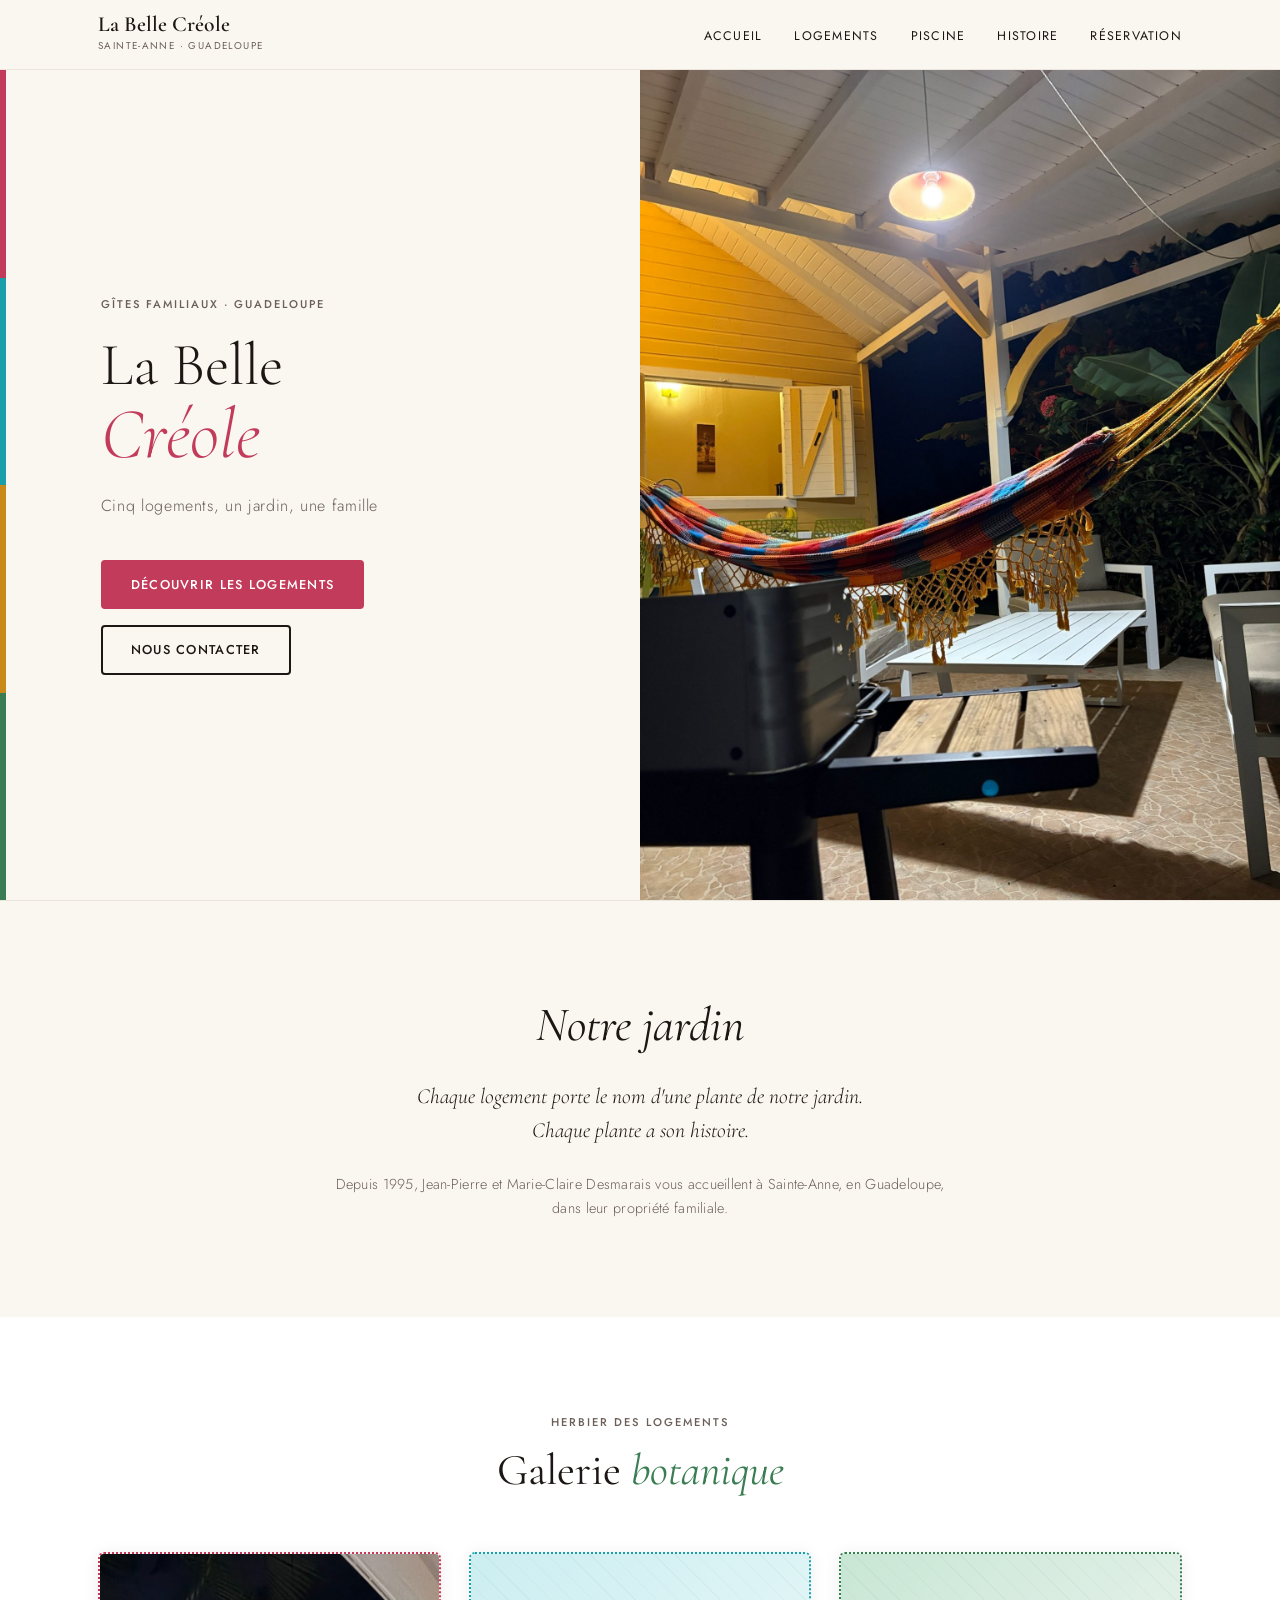
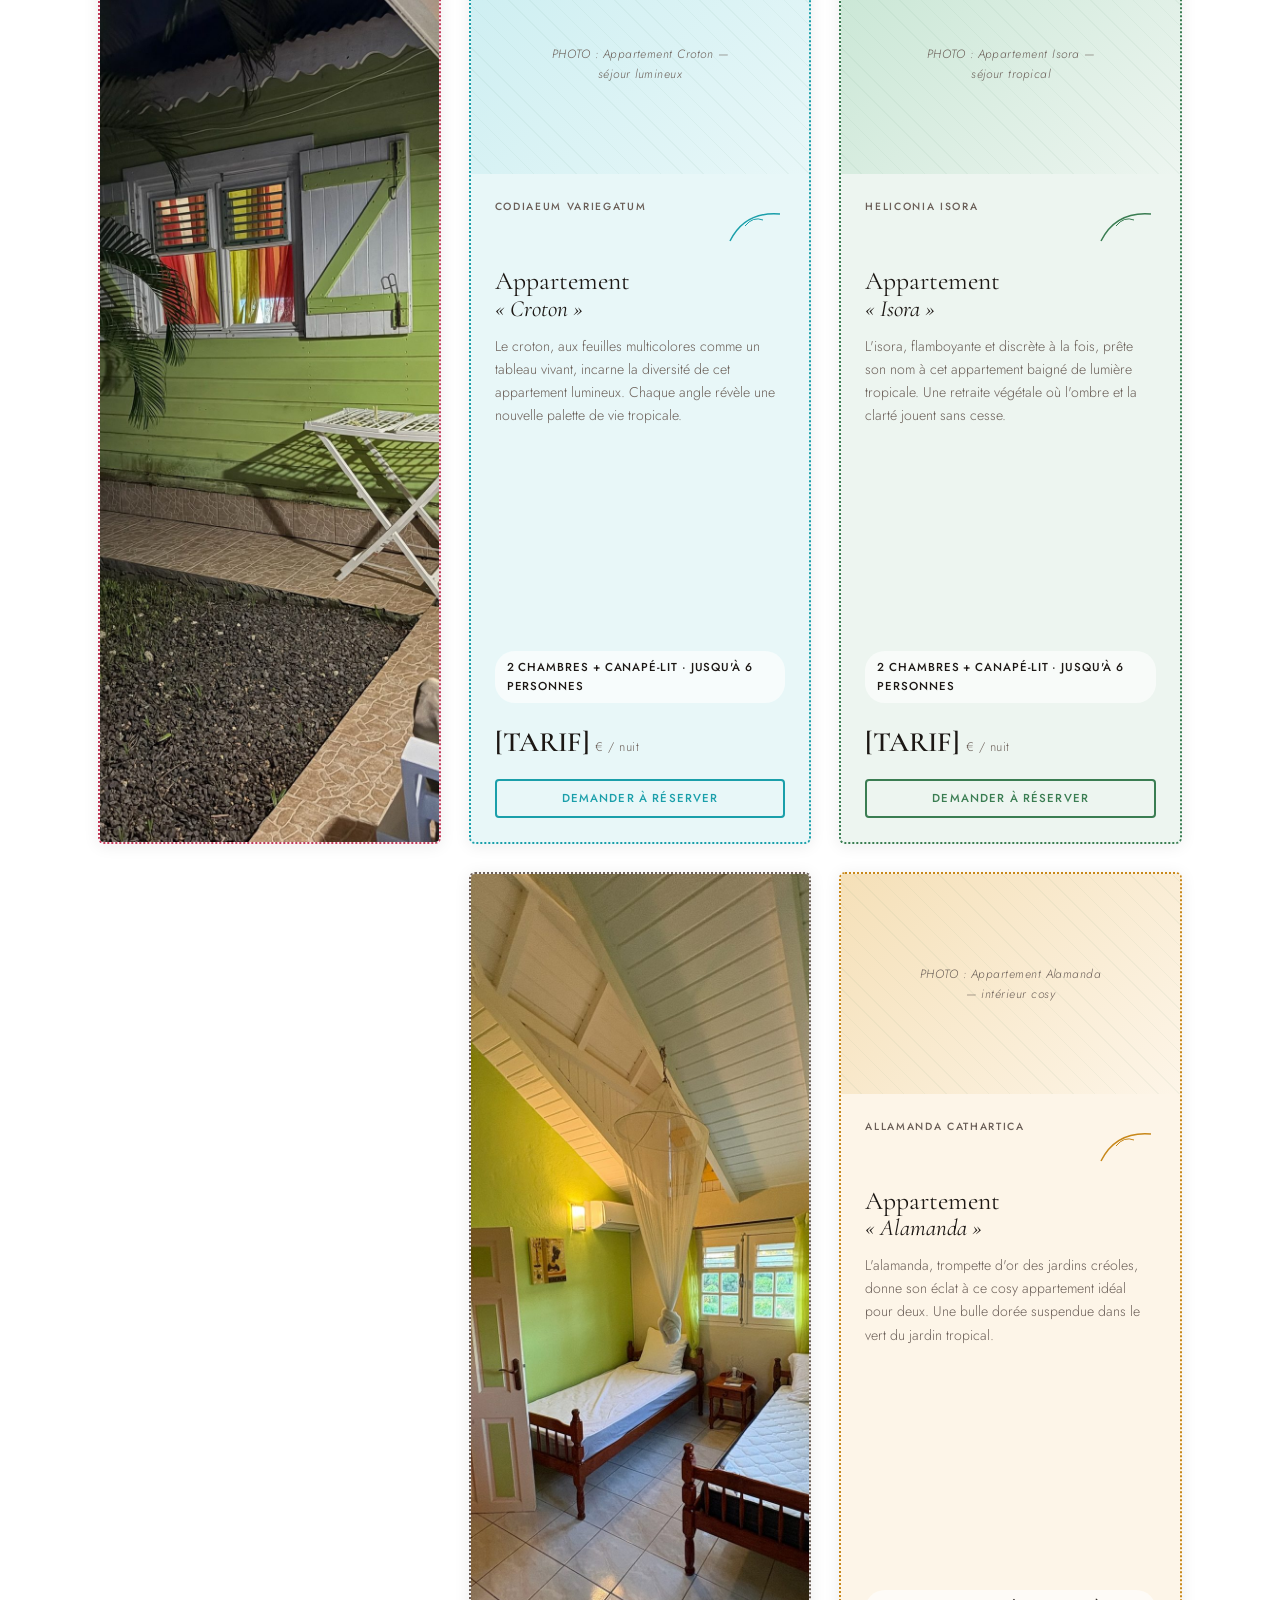
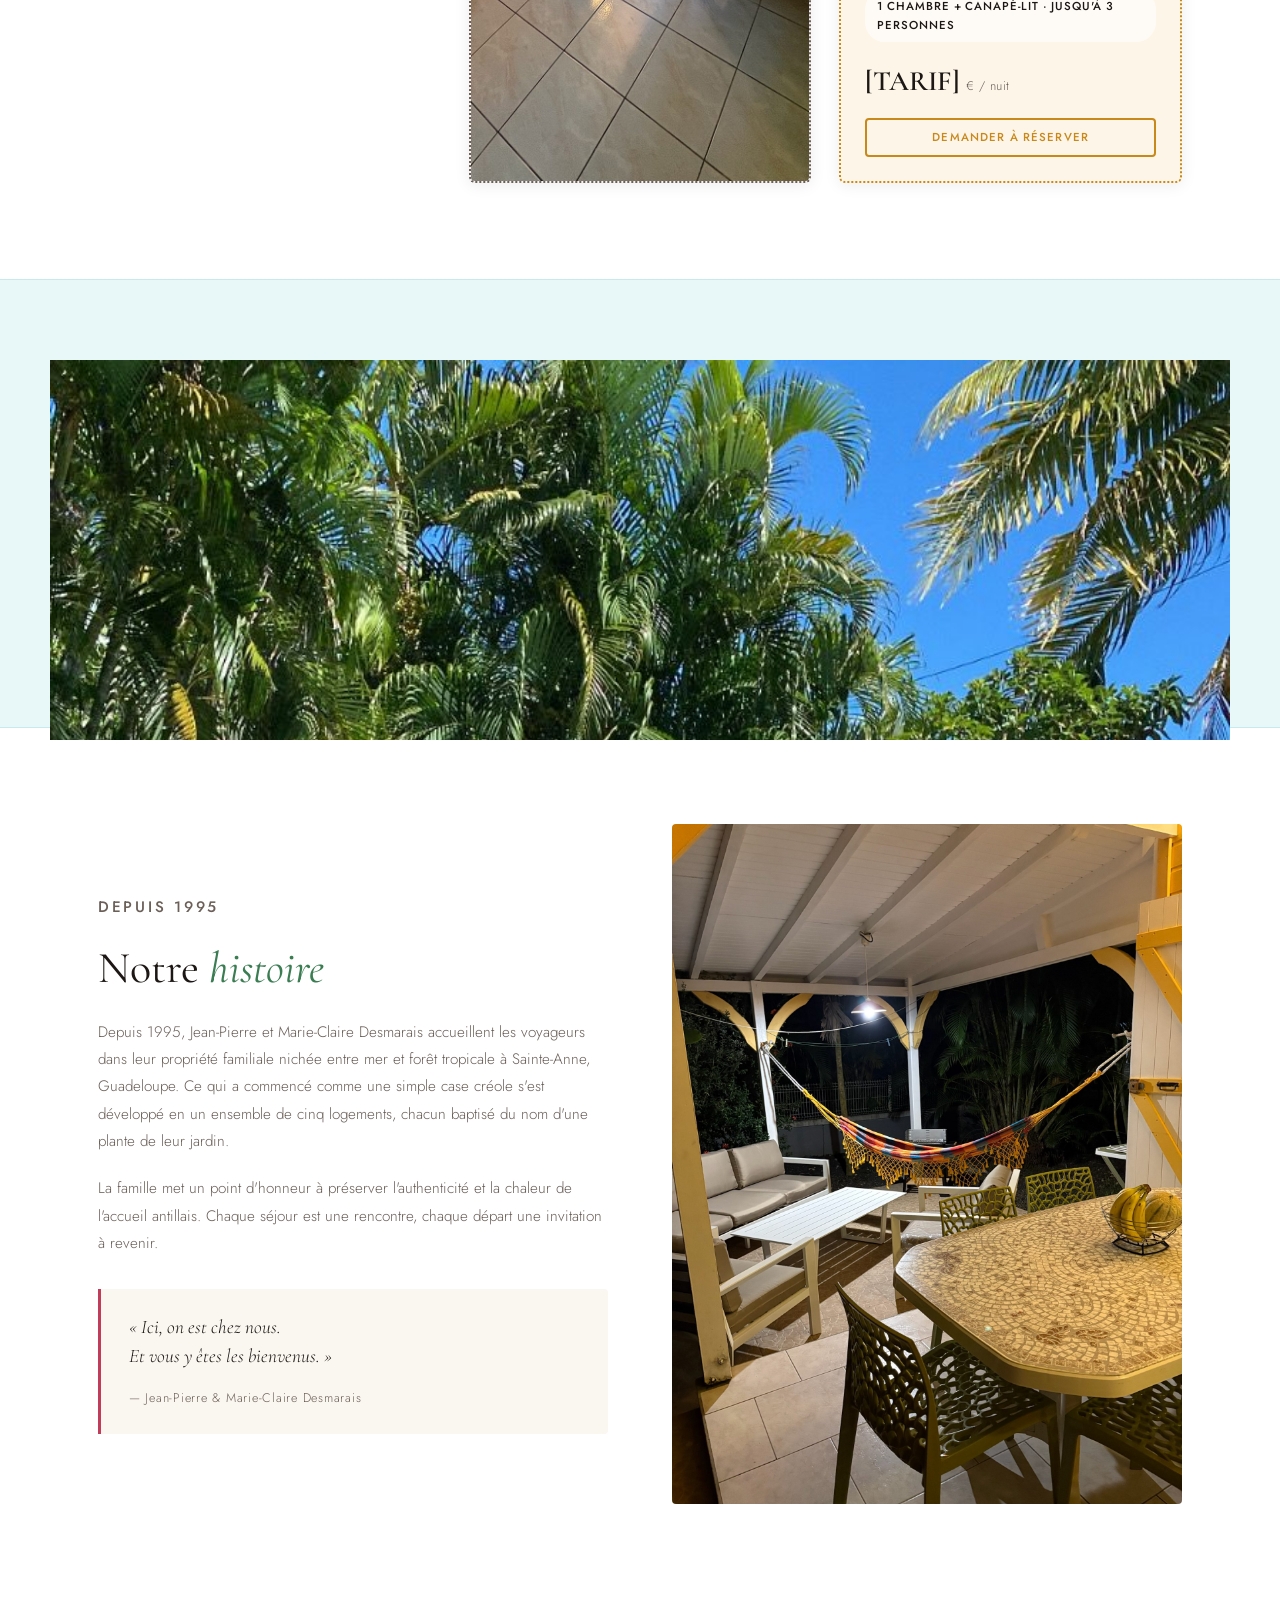
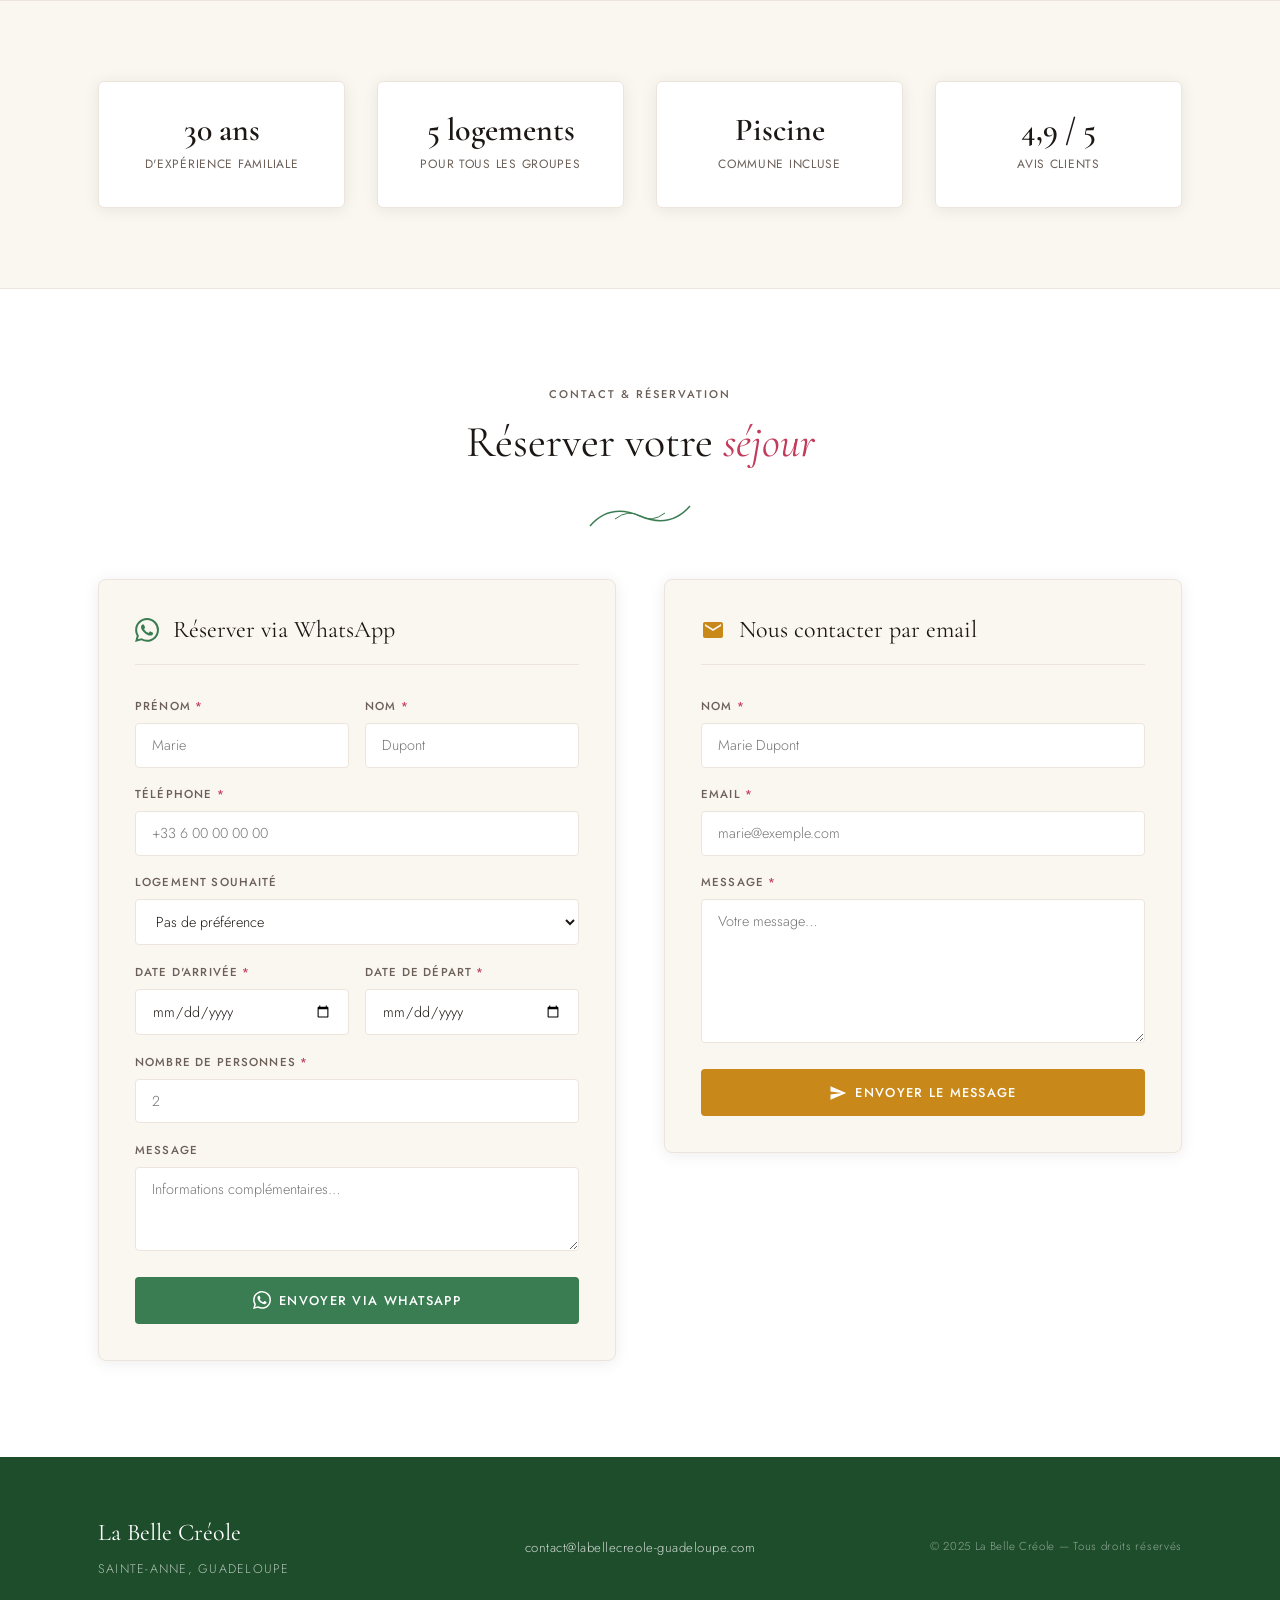
==== commit 63ede6ee: "Integrate real photos from Google Drive into all 3 propositions Downloaded and optimized 8 photos fr" ====
--- a/proposition-2/index.html
+++ b/proposition-2/index.html
@@ -55,9 +55,7 @@
         </div>
       </div>
       <div class="hero-right" aria-hidden="true">
-        <div class="photo-placeholder hero-photo" data-photo="jardin-tropical-vue-aerienne">
-          <span>PHOTO : Vue aérienne du jardin tropical et case créole</span>
-        </div>
+        <img src="../photos/web/terrasse-hamac.jpg" alt="Terrasse et hamac, La Belle Créole" class="hero-photo hero-img">
       </div>
     </section>
 
@@ -84,9 +82,7 @@
 
           <!-- HIBISCUS -->
           <article class="card card--hibiscus reveal" data-logement="Hibiscus">
-            <div class="photo-placeholder card-photo" data-photo="case-hibiscus-facade">
-              <span>PHOTO : Case Hibiscus — façade créole</span>
-            </div>
+            <img src="../photos/web/exterieur-vert.jpg" alt="Case créole Hibiscus" class="card-photo card-img">
             <div class="card-body">
               <div class="card-top">
                 <p class="botanical-label">Hibiscus Rosa-Sinensis</p>
@@ -147,9 +143,7 @@
 
           <!-- JASMIN -->
           <article class="card card--jasmin reveal" data-logement="Jasmin">
-            <div class="photo-placeholder card-photo" data-photo="appartement-jasmin-sejour">
-              <span>PHOTO : Appartement Jasmin — séjour frais</span>
-            </div>
+            <img src="../photos/web/jasmin-chambre1.jpg" alt="Appartement Jasmin" class="card-photo card-img">
             <div class="card-body">
               <div class="card-top">
                 <p class="botanical-label">Jasminum</p>
@@ -195,9 +189,7 @@
     <section class="piscine" id="piscine" aria-labelledby="piscine-title">
       <div class="piscine-inner reveal">
         <div class="piscine-photo-wrap">
-          <div class="photo-placeholder piscine-photo" data-photo="piscine-commune-jardin">
-            <span>PHOTO : Piscine commune vue du jardin</span>
-          </div>
+          <img src="../photos/web/piscine.jpg" alt="Piscine commune La Belle Créole" class="piscine-photo piscine-img">
         </div>
         <div class="piscine-content">
           <p class="botanical-label" style="color:var(--turquoise)">Aqua Communis</p>
@@ -226,9 +218,7 @@
             </blockquote>
           </div>
           <div class="histoire-photo reveal">
-            <div class="photo-placeholder" data-photo="famille-proprietaires-jardin">
-              <span>PHOTO : Les propriétaires dans le jardin</span>
-            </div>
+            <img src="../photos/web/terrasse-nuit.jpg" alt="Terrasse La Belle Créole" class="histoire-img">
           </div>
         </div>
       </div>
--- a/proposition-2/style.css
+++ b/proposition-2/style.css
@@ -1,12 +1,11 @@
+@import url('https://fonts.googleapis.com/css2?family=Cormorant+Garamond:ital,wght@0,300;0,400;0,600;1,300;1,400;1,600&family=Jost:wght@300;400;500&display=swap');
+
 /* ═══════════════════════════════════════════════════════════════
    La Belle Créole — Proposition 2 : Mosaïque botanique
    style.css
    ═══════════════════════════════════════════════════════════════ */
 
-/* ── Google Fonts ─────────────────────────────────────────────── */
-@import url('https://fonts.googleapis.com/css2?family=Cormorant+Garamond:ital,wght@0,300;0,400;0,600;1,300;1,400;1,600&family=Jost:wght@300;400;500&display=swap');
-
-/* ── Design tokens ────────────────────────────────────────────── */
+/* ─── TOKENS ─────────────────────────────────────────────────── */
 :root {
   --hibiscus:   #C23B5A;
   --turquoise:  #1A9FAA;
@@ -19,941 +18,1103 @@
   --vert-fonce: #1E4D2B;
   --blanc:      #FFFFFF;
 
-  /* Typography */
-  --font-serif: 'Cormorant Garamond', Georgia, serif;
-  --font-sans:  'Jost', system-ui, sans-serif;
-
-  /* Spacing scale */
-  --space-xs:  0.5rem;
-  --space-sm:  1rem;
-  --space-md:  2rem;
-  --space-lg:  4rem;
-  --space-xl:  7rem;
-
-  /* Layout */
-  --max-width: 1280px;
-  --nav-h:     72px;
-  --radius:    4px;
+  --hibiscus-l:  #fdf0f3;
+  --or-l:        #fdf5e8;
+  --turquoise-l: #e8f7f8;
+  --vert-l:      #edf5f0;
+  --gris-l:      #f5f2f1;
+
+  --nav-h: 70px;
+  --radius: 4px;
   --transition: 0.3s ease;
-}
-
-/* ── Reset ────────────────────────────────────────────────────── */
-*, *::before, *::after { box-sizing: border-box; margin: 0; padding: 0; }
-html { scroll-behavior: smooth; -webkit-text-size-adjust: 100%; }
+  --shadow: 0 4px 24px rgba(28,23,20,.07);
+  --shadow-card: 0 2px 16px rgba(28,23,20,.08);
+}
+
+/* ─── RESET & BASE ───────────────────────────────────────────── */
+*, *::before, *::after {
+  box-sizing: border-box;
+  margin: 0;
+  padding: 0;
+}
+
+html {
+  scroll-behavior: smooth;
+  scroll-padding-top: var(--nav-h);
+  font-size: 16px;
+}
+
+@media (prefers-reduced-motion: reduce) {
+  html { scroll-behavior: auto; }
+}
+
 body {
-  font-family: var(--font-sans);
-  font-weight: 400;
+  font-family: 'Jost', sans-serif;
+  font-weight: 300;
   color: var(--texte);
   background: var(--blanc);
-  line-height: 1.6;
-  overflow-x: hidden;
-}
+  line-height: 1.7;
+  -webkit-font-smoothing: antialiased;
+}
+
 img, svg { display: block; max-width: 100%; }
-ul, ol { list-style: none; }
-a { color: inherit; text-decoration: none; }
-button { font-family: inherit; cursor: pointer; border: none; background: none; }
-address { font-style: normal; }
-input, select, textarea, button { font: inherit; }
-input, select, textarea { appearance: none; }
-
-/* ── Focus visible ────────────────────────────────────────────── */
-:focus-visible {
+
+ul { list-style: none; }
+
+a {
+  color: inherit;
+  text-decoration: none;
+}
+
+a:focus-visible,
+button:focus-visible,
+input:focus-visible,
+select:focus-visible,
+textarea:focus-visible {
   outline: 2px solid var(--turquoise);
   outline-offset: 3px;
   border-radius: var(--radius);
 }
 
-/* ── Screen-reader only ───────────────────────────────────────── */
-.sr-only {
-  position: absolute;
-  width: 1px; height: 1px;
-  padding: 0; margin: -1px;
-  overflow: hidden;
-  clip: rect(0,0,0,0);
-  white-space: nowrap;
-  border: 0;
-}
-
-/* ── Container ────────────────────────────────────────────────── */
+h1, h2, h3 {
+  font-family: 'Cormorant Garamond', serif;
+  font-weight: 400;
+  line-height: 1.2;
+}
+
+em {
+  font-family: 'Cormorant Garamond', serif;
+  font-style: italic;
+}
+
+/* ─── LAYOUT ─────────────────────────────────────────────────── */
 .container {
-  width: min(100%, var(--max-width));
+  max-width: 1180px;
   margin-inline: auto;
-  padding-inline: 1.25rem;
-}
-
-/* ── Photo placeholder ────────────────────────────────────────── */
+  padding-inline: clamp(1.25rem, 5vw, 3rem);
+}
+
+/* ─── PHOTO PLACEHOLDERS ─────────────────────────────────────── */
 .photo-placeholder {
+  position: relative;
   display: flex;
   align-items: center;
   justify-content: center;
   min-height: 320px;
-  background: linear-gradient(135deg, color-mix(in srgb, var(--vert) 18%, var(--sable)), color-mix(in srgb, var(--turquoise) 12%, var(--sable)));
-  padding: var(--space-md);
-}
+  background: linear-gradient(135deg, var(--vert-l) 0%, var(--turquoise-l) 100%);
+  overflow: hidden;
+}
+
 .photo-placeholder span {
-  font-family: var(--font-serif);
+  font-family: 'Jost', sans-serif;
+  font-size: .75rem;
   font-style: italic;
-  font-size: 0.9rem;
-  color: var(--gris);
+  color: var(--gris);
+  letter-spacing: .04em;
   text-align: center;
-  letter-spacing: 0.02em;
-  max-width: 24ch;
-}
-
-/* ── Buttons ──────────────────────────────────────────────────── */
+  padding: 1rem;
+  max-width: 220px;
+}
+
+.photo-placeholder::before {
+  content: '';
+  position: absolute;
+  inset: 0;
+  background:
+    repeating-linear-gradient(
+      45deg,
+      transparent,
+      transparent 14px,
+      rgba(58,125,82,.05) 14px,
+      rgba(58,125,82,.05) 15px
+    );
+}
+
+/* ─── UTILITY CLASSES ────────────────────────────────────────── */
+.section-label {
+  font-family: 'Jost', sans-serif;
+  font-size: .7rem;
+  font-weight: 500;
+  letter-spacing: .18em;
+  text-transform: uppercase;
+  color: var(--gris);
+  margin-bottom: .75rem;
+}
+
+.botanical-label {
+  font-family: 'Jost', sans-serif;
+  font-size: .65rem;
+  font-weight: 500;
+  letter-spacing: .16em;
+  text-transform: uppercase;
+  color: var(--gris);
+}
+
+.botanical-ornament {
+  margin: .5rem 0;
+  flex-shrink: 0;
+}
+
+/* ─── BUTTONS ────────────────────────────────────────────────── */
 .btn {
   display: inline-flex;
   align-items: center;
-  gap: 0.5rem;
-  padding: 0.75rem 1.75rem;
-  font-family: var(--font-sans);
+  gap: .5rem;
+  padding: .75rem 1.75rem;
+  border-radius: var(--radius);
+  font-family: 'Jost', sans-serif;
+  font-size: .8rem;
   font-weight: 500;
-  font-size: 0.8rem;
-  letter-spacing: 0.1em;
+  letter-spacing: .1em;
   text-transform: uppercase;
-  border-radius: var(--radius);
+  cursor: pointer;
+  border: 2px solid transparent;
   transition: background var(--transition), color var(--transition), border-color var(--transition), transform var(--transition);
-}
-.btn:active { transform: translateY(1px); }
-
-.btn-primary {
+  text-decoration: none;
+}
+
+.btn:hover { transform: translateY(-1px); }
+
+.btn-hibiscus {
   background: var(--hibiscus);
   color: var(--blanc);
-}
-.btn-primary:hover, .btn-primary:focus-visible {
-  background: color-mix(in srgb, var(--hibiscus) 80%, #000);
-}
+  border-color: var(--hibiscus);
+}
+.btn-hibiscus:hover { background: #a8324d; border-color: #a8324d; }
 
 .btn-outline {
   background: transparent;
+  color: var(--texte);
+  border-color: var(--texte);
+}
+.btn-outline:hover { background: var(--texte); color: var(--blanc); }
+
+.btn-vert {
+  background: var(--vert);
   color: var(--blanc);
-  border: 1.5px solid rgba(255,255,255,0.7);
-}
-.btn-outline:hover, .btn-outline:focus-visible {
-  background: rgba(255,255,255,0.15);
-  border-color: var(--blanc);
-}
-
-.btn-reserve {
-  padding: 0.6rem 1.25rem;
-  font-size: 0.75rem;
+  border-color: var(--vert);
+}
+.btn-vert:hover { background: #2f6844; border-color: #2f6844; }
+
+.btn-or {
+  background: var(--or);
+  color: var(--blanc);
+  border-color: var(--or);
+}
+.btn-or:hover { background: #a97216; border-color: #a97216; }
+
+.btn-full {
+  width: 100%;
+  justify-content: center;
+  margin-top: .5rem;
+}
+
+/* Card buttons */
+.btn-card {
+  display: inline-block;
+  width: 100%;
+  padding: .6rem 1.25rem;
+  border-radius: var(--radius);
+  font-family: 'Jost', sans-serif;
+  font-size: .72rem;
   font-weight: 500;
-  letter-spacing: 0.08em;
+  letter-spacing: .1em;
   text-transform: uppercase;
-  color: var(--blanc);
-  background: var(--vert-fonce);
-  border-radius: var(--radius);
-  transition: background var(--transition);
-}
-.btn-reserve:hover, .btn-reserve:focus-visible {
-  background: var(--vert);
-}
-
-.btn-whatsapp {
-  display: flex;
-  align-items: center;
-  justify-content: center;
-  gap: 0.5rem;
-  width: 100%;
-  padding: 0.875rem;
-  background: #25D366;
-  color: var(--blanc);
-  font-weight: 500;
-  font-size: 0.85rem;
-  letter-spacing: 0.06em;
-  text-transform: uppercase;
-  border-radius: var(--radius);
-  transition: background var(--transition);
-}
-.btn-whatsapp:hover, .btn-whatsapp:focus-visible { background: #1ebe5a; }
-
-.btn-email {
-  display: block;
-  width: 100%;
-  padding: 0.875rem;
+  cursor: pointer;
+  border: 2px solid currentColor;
   background: transparent;
-  color: var(--vert-fonce);
-  font-weight: 500;
-  font-size: 0.85rem;
-  letter-spacing: 0.06em;
-  text-transform: uppercase;
-  border-radius: var(--radius);
-  border: 1.5px solid var(--vert-fonce);
-  transition: background var(--transition), color var(--transition);
-}
-.btn-email:hover, .btn-email:focus-visible {
-  background: var(--vert-fonce);
-  color: var(--blanc);
-}
-
-/* ── Reveal animation ─────────────────────────────────────────── */
-.reveal {
-  opacity: 0;
-  transform: translateY(30px);
-  transition: opacity 0.65s ease, transform 0.65s ease;
-}
-.reveal.visible {
-  opacity: 1;
-  transform: translateY(0);
-}
-@media (prefers-reduced-motion: reduce) {
-  .reveal { opacity: 1; transform: none; transition: none; }
-}
-
-/* ══════════════════════════════════════════════════
-   NAV
-══════════════════════════════════════════════════ */
+  transition: background var(--transition), color var(--transition), transform var(--transition);
+  text-align: center;
+  margin-top: auto;
+}
+
+.btn-card:hover { transform: translateY(-1px); }
+
+.btn-card--hibiscus  { color: var(--hibiscus); }
+.btn-card--hibiscus:hover  { background: var(--hibiscus); color: var(--blanc); }
+
+.btn-card--croton    { color: var(--turquoise); }
+.btn-card--croton:hover    { background: var(--turquoise); color: var(--blanc); }
+
+.btn-card--isora     { color: var(--vert); }
+.btn-card--isora:hover     { background: var(--vert); color: var(--blanc); }
+
+.btn-card--jasmin    { color: var(--gris); }
+.btn-card--jasmin:hover    { background: var(--gris); color: var(--blanc); }
+
+.btn-card--alamanda  { color: var(--or); }
+.btn-card--alamanda:hover  { background: var(--or); color: var(--blanc); }
+
+/* ─── NAV ────────────────────────────────────────────────────── */
 .site-nav {
-  position: sticky;
+  position: fixed;
   top: 0;
+  inset-inline: 0;
   z-index: 100;
-  background: rgba(250, 246, 240, 0.88);
+  height: var(--nav-h);
+  background: rgba(250,246,240,.88);
   backdrop-filter: blur(14px);
   -webkit-backdrop-filter: blur(14px);
   border-bottom: 1px solid var(--ligne);
-  height: var(--nav-h);
-}
+}
+
 .nav-inner {
-  width: min(100%, var(--max-width));
+  max-width: 1180px;
   margin-inline: auto;
-  padding-inline: 1.25rem;
+  padding-inline: clamp(1.25rem, 5vw, 3rem);
   height: 100%;
   display: flex;
   align-items: center;
   justify-content: space-between;
-  gap: var(--space-md);
-}
+  gap: 2rem;
+}
+
 .nav-logo {
   display: flex;
   flex-direction: column;
-  line-height: 1.2;
-  flex-shrink: 0;
-}
+  gap: .1rem;
+  text-decoration: none;
+}
+
 .nav-logo-main {
-  font-family: var(--font-serif);
+  font-family: 'Cormorant Garamond', serif;
+  font-size: 1.35rem;
   font-weight: 600;
-  font-size: 1.2rem;
-  color: var(--texte);
-  letter-spacing: 0.01em;
-}
+  color: var(--texte);
+  line-height: 1;
+}
+
 .nav-logo-sub {
-  font-family: var(--font-sans);
-  font-weight: 300;
-  font-size: 0.65rem;
-  letter-spacing: 0.15em;
+  font-family: 'Jost', sans-serif;
+  font-size: .62rem;
+  font-weight: 400;
+  letter-spacing: .14em;
   text-transform: uppercase;
   color: var(--gris);
 }
 
 .nav-links {
-  display: none;
-  gap: 2.25rem;
+  display: flex;
   align-items: center;
-}
+  gap: 2rem;
+}
+
 .nav-links a {
-  font-family: var(--font-sans);
+  font-family: 'Jost', sans-serif;
+  font-size: .78rem;
   font-weight: 400;
-  font-size: 0.8rem;
-  letter-spacing: 0.1em;
+  letter-spacing: .1em;
   text-transform: uppercase;
   color: var(--texte);
   position: relative;
   padding-bottom: 2px;
   transition: color var(--transition);
 }
+
 .nav-links a::after {
   content: '';
   position: absolute;
-  left: 0; bottom: -2px;
-  width: 0; height: 1px;
+  bottom: -2px;
+  left: 0;
+  width: 0;
+  height: 1px;
   background: var(--hibiscus);
   transition: width var(--transition);
 }
-.nav-links a:hover::after,
-.nav-links a:focus-visible::after { width: 100%; }
-.nav-links a:hover, .nav-links a:focus-visible { color: var(--hibiscus); }
-
-/* Mobile menu */
-.mobile-menu {
+
+.nav-links a:hover { color: var(--hibiscus); }
+.nav-links a:hover::after { width: 100%; }
+
+/* Burger */
+.burger {
   display: none;
   flex-direction: column;
-  background: var(--sable);
-  border-top: 1px solid var(--ligne);
-  padding: var(--space-sm) 1.25rem var(--space-md);
-}
-.mobile-menu a {
-  display: block;
-  padding: 0.8rem 0;
-  font-size: 0.9rem;
-  font-weight: 400;
-  letter-spacing: 0.08em;
-  text-transform: uppercase;
-  color: var(--texte);
-  border-bottom: 1px solid var(--ligne);
-  transition: color var(--transition);
-}
-.mobile-menu a:last-child { border-bottom: none; }
-.mobile-menu a:hover { color: var(--hibiscus); }
-.mobile-menu.is-open { display: flex; }
-
-/* Burger */
-.burger {
-  display: flex;
-  flex-direction: column;
   gap: 5px;
-  padding: 6px;
+  background: none;
+  border: none;
+  cursor: pointer;
+  padding: 4px;
   border-radius: var(--radius);
 }
+
 .burger span {
   display: block;
-  width: 22px;
-  height: 1.5px;
+  width: 24px;
+  height: 2px;
   background: var(--texte);
-  border-radius: 2px;
+  transition: transform var(--transition), opacity var(--transition);
   transform-origin: center;
-  transition: transform 0.3s ease, opacity 0.3s ease;
-}
-.burger.is-active span:nth-child(1) { transform: translateY(6.5px) rotate(45deg); }
-.burger.is-active span:nth-child(2) { opacity: 0; }
-.burger.is-active span:nth-child(3) { transform: translateY(-6.5px) rotate(-45deg); }
-
-/* ══════════════════════════════════════════════════
-   HERO
-══════════════════════════════════════════════════ */
+}
+
+.burger[aria-expanded="true"] span:nth-child(1) { transform: translateY(7px) rotate(45deg); }
+.burger[aria-expanded="true"] span:nth-child(2) { opacity: 0; }
+.burger[aria-expanded="true"] span:nth-child(3) { transform: translateY(-7px) rotate(-45deg); }
+
+/* ─── HERO ───────────────────────────────────────────────────── */
 .hero {
+  margin-top: var(--nav-h);
+  display: grid;
+  grid-template-columns: 1fr 1fr;
   min-height: calc(100svh - var(--nav-h));
-  display: flex;
-  flex-direction: column;
-}
+}
+
 .hero-left {
   position: relative;
   display: flex;
-  background: var(--vert-fonce);
-  padding: var(--space-lg) 1.25rem var(--space-lg) 2rem;
+  align-items: center;
+  background: var(--sable);
+  padding: 4rem clamp(2rem, 6vw, 5rem);
+}
+
+.hero-stripes {
+  position: absolute;
+  top: 0;
+  left: 0;
+  bottom: 0;
+  width: 6px;
+  display: flex;
+  flex-direction: column;
+}
+
+.hero-stripes span {
   flex: 1;
 }
 
-/* Four-color vertical stripe: hibiscus | turquoise | or | vert */
-.hero-stripe {
-  position: absolute;
-  left: 0; top: 0; bottom: 0;
-  width: 4px;
-  background: linear-gradient(
-    to bottom,
-    var(--hibiscus)  0%   25%,
-    var(--turquoise) 25%  50%,
-    var(--or)        50%  75%,
-    var(--vert)      75% 100%
-  );
-}
-
 .hero-content {
-  max-width: 560px;
-  margin: auto;
-  display: flex;
-  flex-direction: column;
-  gap: 1.5rem;
-}
+  padding-left: 1.5rem;
+}
+
 .hero-label {
-  font-family: var(--font-sans);
+  font-family: 'Jost', sans-serif;
+  font-size: .7rem;
+  font-weight: 500;
+  letter-spacing: .18em;
+  text-transform: uppercase;
+  color: var(--gris);
+  margin-bottom: 1.25rem;
+}
+
+h1 {
+  font-size: clamp(3rem, 6vw, 3.75rem);
   font-weight: 300;
-  font-size: 0.75rem;
-  letter-spacing: 0.2em;
-  text-transform: uppercase;
-  color: rgba(255,255,255,0.6);
-}
-.hero-title {
-  font-family: var(--font-serif);
+  color: var(--texte);
+  line-height: 1.05;
+  margin-bottom: 1.25rem;
+}
+
+h1 em {
+  font-size: clamp(3.5rem, 7vw, 4.5rem);
+  color: var(--hibiscus);
+  display: block;
+}
+
+.hero-subtitle {
+  font-family: 'Jost', sans-serif;
+  font-size: 1rem;
   font-weight: 300;
-  font-size: clamp(2.6rem, 6vw, 4.5rem);
-  line-height: 1.1;
-  color: var(--blanc);
-  letter-spacing: -0.01em;
-}
-.hero-title em {
-  font-style: italic;
-  font-weight: 300;
-  color: color-mix(in srgb, var(--or) 90%, var(--blanc));
-}
-.hero-subtitle {
-  font-family: var(--font-sans);
-  font-weight: 300;
-  font-size: 1rem;
-  line-height: 1.65;
-  color: rgba(255,255,255,0.75);
-  letter-spacing: 0.01em;
-}
+  color: var(--gris);
+  margin-bottom: 2.5rem;
+  letter-spacing: .04em;
+}
+
 .hero-ctas {
   display: flex;
-  gap: var(--space-sm);
   flex-wrap: wrap;
-  padding-top: 0.5rem;
+  gap: 1rem;
 }
 
 .hero-right {
-  flex: 1;
-  min-height: 340px;
-}
-.hero-right .photo-placeholder {
+  position: relative;
+  overflow: hidden;
+}
+
+.hero-photo {
+  width: 100%;
   height: 100%;
-  min-height: 340px;
-  background: linear-gradient(135deg, color-mix(in srgb, var(--vert) 30%, #000), color-mix(in srgb, var(--turquoise) 30%, #000));
-}
-
-/* ══════════════════════════════════════════════════
-   NOTRE JARDIN
-══════════════════════════════════════════════════ */
+  min-height: 500px;
+}
+
+/* ─── JARDIN INTRO ───────────────────────────────────────────── */
 .jardin-intro {
   background: var(--sable);
-  padding: var(--space-lg) 0;
+  padding: 6rem 0;
+  border-top: 1px solid var(--ligne);
+}
+
+.jardin-content {
+  max-width: 640px;
+  margin-inline: auto;
   text-align: center;
 }
-.jardin-ornament {
-  display: flex;
-  justify-content: center;
-  margin-bottom: var(--space-md);
-}
-.jardin-heading {
-  font-family: var(--font-serif);
+
+.jardin-content h2 {
+  font-size: clamp(2.25rem, 5vw, 3rem);
+  margin-bottom: 1.5rem;
+  color: var(--texte);
+}
+
+.jardin-lead {
+  font-family: 'Cormorant Garamond', serif;
+  font-size: 1.35rem;
   font-weight: 300;
-  font-size: clamp(1.6rem, 3.5vw, 2.4rem);
-  line-height: 1.3;
-  letter-spacing: -0.01em;
-  color: var(--texte);
-  max-width: 36ch;
-  margin: 0 auto var(--space-sm);
-}
-.jardin-heading em {
   font-style: italic;
+  line-height: 1.6;
+  color: var(--texte);
+  margin-bottom: 1.5rem;
+}
+
+.jardin-text {
+  font-size: .9rem;
+  color: var(--gris);
+  letter-spacing: .02em;
+}
+
+/* ─── GALERIE ────────────────────────────────────────────────── */
+.galerie {
+  padding: 6rem 0;
+  background: var(--blanc);
+}
+
+.galerie-header {
+  text-align: center;
+  margin-bottom: 3.5rem;
+}
+
+.galerie-header h2 {
+  font-size: clamp(2rem, 4vw, 2.75rem);
+  color: var(--texte);
+}
+
+.galerie-header h2 em {
   color: var(--vert);
 }
-.jardin-body {
-  font-family: var(--font-serif);
-  font-weight: 300;
-  font-size: 1.2rem;
-  font-style: italic;
-  color: var(--gris);
-  max-width: 50ch;
-  margin: 0 auto;
-}
-
-/* ══════════════════════════════════════════════════
-   GALERIE BOTANIQUE
-══════════════════════════════════════════════════ */
-.galerie {
-  background: var(--blanc);
-  padding: var(--space-lg) 0;
-}
-
-/* 3 + 2 grid on desktop */
+
+/* 3-col top, 2-col bottom centered */
 .galerie-grid {
   display: grid;
-  grid-template-columns: 1fr;
+  grid-template-columns: repeat(3, 1fr);
   gap: 1.75rem;
-  margin-bottom: 2.5rem;
-}
-
-/* Botanical card */
-.botanik-card {
-  border: 2px dashed var(--ligne);
+}
+
+/* Jasmin + Alamanda in bottom row, 2-col centered */
+.card:nth-child(4) {
+  grid-column: 1;
+}
+
+/* Center the 2-card bottom row */
+.galerie-grid::after {
+  content: none;
+}
+
+@supports (display: grid) {
+  .card:nth-child(4) { grid-column: 1; }
+  .card:nth-child(5) { grid-column: 2; }
+
+  /* Force bottom two cards to center */
+  .galerie-grid {
+    grid-template-areas:
+      "c1 c2 c3"
+      ". c4 c5";
+  }
+  .card:nth-child(1) { grid-area: c1; }
+  .card:nth-child(2) { grid-area: c2; }
+  .card:nth-child(3) { grid-area: c3; }
+  .card:nth-child(4) { grid-area: c4; }
+  .card:nth-child(5) { grid-area: c5; }
+}
+
+/* ─── CARD ───────────────────────────────────────────────────── */
+.card {
   border-radius: 6px;
   overflow: hidden;
+  box-shadow: var(--shadow-card);
   display: flex;
   flex-direction: column;
-  background: var(--blanc);
-  transition: box-shadow var(--transition), transform var(--transition);
-}
-.botanik-card:hover {
-  box-shadow: 0 8px 32px rgba(28,23,20,0.08);
-  transform: translateY(-3px);
-}
-
-/* Per-card tints */
-.card--hibiscus { background: color-mix(in srgb, var(--hibiscus) 8%, var(--blanc)); }
-.card--croton   { background: color-mix(in srgb, var(--turquoise) 8%, var(--blanc)); }
-.card--isora    { background: color-mix(in srgb, var(--vert) 8%, var(--blanc)); }
-.card--jasmin   { background: color-mix(in srgb, var(--gris) 8%, var(--blanc)); }
-.card--alamanda { background: color-mix(in srgb, var(--or) 8%, var(--blanc)); }
-
-.card-photo-wrap {
-  position: relative;
-  overflow: hidden;
-}
-.card-photo-wrap .photo-placeholder {
-  min-height: 240px;
-  transition: transform 0.5s ease;
-}
-.botanik-card:hover .card-photo-wrap .photo-placeholder {
-  transform: scale(1.03);
-}
-
-/* Botanical badge overlaid on photo */
-.botanical-badge {
-  position: absolute;
-  bottom: 0;
-  left: 0;
-  right: 0;
-  padding: 0.5rem 0.875rem;
-  font-family: var(--font-sans);
-  font-weight: 300;
-  font-size: 0.7rem;
-  letter-spacing: 0.15em;
+  border: 2px dotted transparent;
+  transition: transform var(--transition), box-shadow var(--transition);
+}
+
+.card:hover {
+  transform: translateY(-4px);
+  box-shadow: 0 8px 32px rgba(28,23,20,.12);
+}
+
+.card--hibiscus  { background: var(--hibiscus-l);  border-color: var(--hibiscus); }
+.card--croton    { background: var(--turquoise-l); border-color: var(--turquoise); }
+.card--isora     { background: var(--vert-l);      border-color: var(--vert); }
+.card--jasmin    { background: var(--gris-l);      border-color: var(--gris); }
+.card--alamanda  { background: var(--or-l);        border-color: var(--or); }
+
+.card-photo {
+  min-height: 220px;
+  flex-shrink: 0;
+}
+
+.card--hibiscus  .card-photo { background: linear-gradient(135deg, #fde8ed 0%, #fdf0f3 100%); }
+.card--croton    .card-photo { background: linear-gradient(135deg, #cceef1 0%, #e8f7f8 100%); }
+.card--isora     .card-photo { background: linear-gradient(135deg, #c8e6d4 0%, #edf5f0 100%); }
+.card--jasmin    .card-photo { background: linear-gradient(135deg, #e0dbd9 0%, #f5f2f1 100%); }
+.card--alamanda  .card-photo { background: linear-gradient(135deg, #f5e0b8 0%, #fdf5e8 100%); }
+
+.card-body {
+  padding: 1.5rem;
+  display: flex;
+  flex-direction: column;
+  flex: 1;
+  gap: .75rem;
+}
+
+.card-top {
+  display: flex;
+  align-items: flex-start;
+  justify-content: space-between;
+  gap: .5rem;
+}
+
+.card-name {
+  font-size: 1.6rem;
+  font-weight: 400;
+  color: var(--texte);
+  line-height: 1.15;
+}
+
+.card-name em {
+  font-size: 1.45rem;
+  color: var(--texte);
+  display: block;
+}
+
+.card-desc {
+  font-size: .88rem;
+  color: var(--gris);
+  line-height: 1.65;
+  flex: 1;
+}
+
+.card-capacity {
+  font-family: 'Jost', sans-serif;
+  font-size: .72rem;
+  font-weight: 500;
+  letter-spacing: .08em;
   text-transform: uppercase;
-  color: var(--blanc);
-  background: linear-gradient(transparent, rgba(28,23,20,0.55));
-}
-
-.card-body {
-  padding: 1.25rem 1.5rem 1.5rem;
-  display: flex;
-  flex-direction: column;
-  gap: 0.6rem;
-  flex: 1;
-}
-.card-ornament {
-  display: flex;
-  justify-content: flex-end;
-  margin-bottom: 0.25rem;
-  color: var(--gris);
-  opacity: 0.55;
-}
-
-.card-name {
-  font-family: var(--font-serif);
-  font-weight: 400;
-  font-size: 1.4rem;
-  line-height: 1.2;
-  color: var(--texte);
-  letter-spacing: -0.01em;
-}
-.card-name em { font-style: italic; font-weight: 300; }
-
-.card-capacity {
-  font-family: var(--font-sans);
-  font-weight: 300;
-  font-size: 0.72rem;
-  letter-spacing: 0.14em;
-  text-transform: uppercase;
-  color: var(--gris);
-}
-.card-desc {
-  font-family: var(--font-serif);
-  font-weight: 300;
-  font-size: 1.05rem;
-  line-height: 1.65;
-  color: var(--texte);
-  flex: 1;
-}
-
-.card-footer {
-  display: flex;
+  color: var(--texte);
+  padding: .4rem .75rem;
+  background: rgba(255,255,255,.65);
+  border-radius: 20px;
+  width: fit-content;
+}
+
+.card-price {
+  display: flex;
+  align-items: baseline;
+  gap: .35rem;
+  margin-top: .25rem;
+}
+
+.card-price strong {
+  font-family: 'Cormorant Garamond', serif;
+  font-size: 1.75rem;
+  font-weight: 600;
+  color: var(--texte);
+}
+
+.card-price span {
+  font-size: .78rem;
+  color: var(--gris);
+  letter-spacing: .04em;
+}
+
+/* ─── PISCINE ────────────────────────────────────────────────── */
+.piscine {
+  background: var(--turquoise-l);
+  border-top: 1px solid rgba(26,159,170,.15);
+  border-bottom: 1px solid rgba(26,159,170,.15);
+  padding: 5rem clamp(1.25rem, 5vw, 3rem);
+}
+
+.piscine-inner {
+  max-width: 1180px;
+  margin-inline: auto;
+  display: grid;
+  grid-template-columns: 1fr 1fr;
+  gap: 3.5rem;
   align-items: center;
-  justify-content: space-between;
-  gap: var(--space-sm);
-  flex-wrap: wrap;
-  margin-top: auto;
-  padding-top: 0.75rem;
-  border-top: 1px solid var(--ligne);
-}
-.card-price {
-  font-family: var(--font-serif);
-  font-size: 1.5rem;
-  font-weight: 600;
-  color: var(--texte);
-  letter-spacing: -0.02em;
-}
-.card-price-unit {
-  font-size: 0.8rem;
-  font-weight: 300;
-  color: var(--gris);
-  letter-spacing: 0;
-}
-
-/* ── Piscine card ─────────────────────────────────────────────── */
-.piscine-card {
-  border: 2px dashed var(--turquoise);
+}
+
+.piscine-photo-wrap {
   border-radius: 6px;
   overflow: hidden;
-  background: color-mix(in srgb, var(--turquoise) 6%, var(--blanc));
-  display: flex;
-  flex-direction: column;
-}
-.piscine-photo-wrap {
-  position: relative;
-}
+  box-shadow: var(--shadow);
+}
+
 .piscine-photo {
-  background: linear-gradient(135deg,
-    color-mix(in srgb, var(--turquoise) 25%, var(--sable)),
-    color-mix(in srgb, var(--vert) 20%, var(--sable))
-  );
-  min-height: 280px;
-}
-.badge--piscine {
-  position: absolute;
-  bottom: 0; left: 0; right: 0;
-  padding: 0.5rem 0.875rem;
-  font-family: var(--font-sans);
-  font-weight: 300;
-  font-size: 0.7rem;
-  letter-spacing: 0.15em;
-  text-transform: uppercase;
-  color: var(--blanc);
-  background: linear-gradient(transparent, rgba(26,159,170,0.6));
-}
-.piscine-body {
-  padding: 2rem 1.5rem 2rem;
-  display: flex;
-  flex-direction: column;
-  gap: 0.75rem;
-}
-.piscine-ornament { display: flex; justify-content: flex-end; }
-.piscine-heading {
-  font-family: var(--font-serif);
-  font-size: 1.6rem;
-  font-weight: 400;
-  color: var(--vert-fonce);
-}
+  min-height: 380px;
+  background: linear-gradient(135deg, #a8dde1 0%, #e8f7f8 100%);
+}
+
+.piscine-content h2 {
+  font-size: clamp(2rem, 4vw, 2.75rem);
+  color: var(--texte);
+  margin: .75rem 0 1.25rem;
+  line-height: 1.2;
+}
+
+.piscine-content h2 em { color: var(--turquoise); }
+
 .piscine-desc {
-  font-family: var(--font-serif);
-  font-weight: 300;
-  font-size: 1.05rem;
-  line-height: 1.7;
-  color: var(--texte);
-  max-width: 60ch;
-}
-
-/* ══════════════════════════════════════════════════
-   NOTRE HISTOIRE
-══════════════════════════════════════════════════ */
+  font-size: 1rem;
+  color: var(--gris);
+  line-height: 1.75;
+  max-width: 460px;
+}
+
+/* ─── HISTOIRE ───────────────────────────────────────────────── */
 .histoire {
   background: var(--blanc);
-  padding: var(--space-lg) 0;
-}
-.histoire-inner { max-width: 900px; }
-
-.botanical-separator {
-  display: flex;
-  justify-content: center;
-  margin: var(--space-md) auto;
-  color: var(--ligne);
-}
-.botanical-separator--bottom { margin-top: var(--space-md); }
-
-.histoire-heading {
-  font-family: var(--font-serif);
-  font-weight: 300;
-  font-size: clamp(1.5rem, 3vw, 2rem);
-  line-height: 1.35;
-  color: var(--texte);
-  margin-bottom: var(--space-md);
-  letter-spacing: -0.01em;
-}
-
-.histoire-grid {
+  padding: 6rem 0;
+}
+
+.histoire-inner {
   display: grid;
-  grid-template-columns: 1fr;
-  gap: var(--space-lg);
-}
-.histoire-text {
-  display: flex;
-  flex-direction: column;
-  gap: var(--space-sm);
-}
+  grid-template-columns: 1fr 1fr;
+  gap: 4rem;
+  align-items: center;
+}
+
+.histoire-text h2 {
+  font-size: clamp(2rem, 4vw, 2.75rem);
+  margin-bottom: 1.5rem;
+  color: var(--texte);
+}
+
+.histoire-text h2 em { color: var(--vert); }
+
 .histoire-text p {
-  font-family: var(--font-serif);
-  font-weight: 300;
-  font-size: 1.1rem;
-  line-height: 1.75;
-  color: var(--texte);
-}
+  font-size: .95rem;
+  color: var(--gris);
+  line-height: 1.8;
+  margin-bottom: 1.25rem;
+}
+
+.histoire-text blockquote {
+  margin-top: 2rem;
+  padding: 1.5rem 1.75rem;
+  border-left: 3px solid var(--hibiscus);
+  background: var(--sable);
+  border-radius: 0 var(--radius) var(--radius) 0;
+}
+
+.histoire-text blockquote p {
+  font-family: 'Cormorant Garamond', serif;
+  font-style: italic;
+  font-size: 1.2rem;
+  color: var(--texte);
+  line-height: 1.5;
+  margin: 0 0 .75rem;
+}
+
+.histoire-text blockquote cite {
+  font-size: .78rem;
+  color: var(--gris);
+  letter-spacing: .06em;
+  font-style: normal;
+}
+
 .histoire-photo .photo-placeholder {
-  min-height: 360px;
-  border-radius: 4px;
-  background: linear-gradient(135deg,
-    color-mix(in srgb, var(--or) 15%, var(--sable)),
-    color-mix(in srgb, var(--vert) 12%, var(--sable))
-  );
-}
-
-/* ══════════════════════════════════════════════════
-   STATS
-══════════════════════════════════════════════════ */
+  border-radius: 6px;
+  overflow: hidden;
+  box-shadow: var(--shadow);
+  min-height: 440px;
+  background: linear-gradient(135deg, var(--vert-l) 0%, var(--sable) 100%);
+}
+
+/* ─── STATS ──────────────────────────────────────────────────── */
 .stats {
   background: var(--sable);
-  padding: var(--space-lg) 0;
-}
+  padding: 5rem 0;
+  border-top: 1px solid var(--ligne);
+  border-bottom: 1px solid var(--ligne);
+}
+
 .stats-grid {
   display: grid;
-  grid-template-columns: repeat(2, 1fr);
-  gap: 2px;
-}
-.stat-item {
+  grid-template-columns: repeat(4, 1fr);
+  gap: 2rem;
+  text-align: center;
+}
+
+.stat {
   display: flex;
   flex-direction: column;
-  align-items: center;
-  text-align: center;
-  gap: 0.4rem;
-  padding: 2.5rem var(--space-md);
-  background: var(--blanc);
-}
-.stat-item:nth-child(odd) { background: var(--sable); }
-.stat-number {
-  font-family: var(--font-serif);
-  font-weight: 300;
-  font-size: clamp(2rem, 5vw, 3rem);
-  color: var(--texte);
-  letter-spacing: -0.02em;
-  display: flex;
-  align-items: center;
-  gap: 0.2rem;
-  line-height: 1;
-}
-.stat-star { color: var(--or); font-size: 0.8em; }
-.stat-label {
-  font-family: var(--font-sans);
-  font-weight: 300;
-  font-size: 0.72rem;
-  letter-spacing: 0.16em;
-  text-transform: uppercase;
-  color: var(--gris);
-}
-
-/* ══════════════════════════════════════════════════
-   RÉSERVATION
-══════════════════════════════════════════════════ */
-.reservation {
-  background: var(--sable);
-  padding-bottom: var(--space-xl);
-}
-.reservation-separator {
-  display: flex;
-  justify-content: center;
-  padding: var(--space-lg) 0 0;
-}
-.reservation-heading {
-  font-family: var(--font-serif);
-  font-weight: 300;
-  font-size: clamp(1.8rem, 4vw, 2.6rem);
-  letter-spacing: -0.01em;
-  text-align: center;
-  color: var(--texte);
-  margin-bottom: 0.75rem;
-}
-.reservation-intro {
-  font-family: var(--font-serif);
-  font-size: 1.1rem;
-  font-weight: 300;
-  font-style: italic;
-  text-align: center;
-  color: var(--gris);
-  margin-bottom: var(--space-lg);
-}
-
-.forms-grid {
-  display: grid;
-  grid-template-columns: 1fr;
-  gap: 2rem;
-}
-
-.form-block {
+  gap: .5rem;
+  padding: 2rem 1rem;
+  border-radius: 6px;
   background: var(--blanc);
   border: 1px solid var(--ligne);
-  border-radius: 6px;
-  padding: 2rem;
-}
+  box-shadow: var(--shadow-card);
+}
+
+.stat-number {
+  font-family: 'Cormorant Garamond', serif;
+  font-size: 2rem;
+  font-weight: 600;
+  color: var(--texte);
+  line-height: 1;
+}
+
+.stat-label {
+  font-family: 'Jost', sans-serif;
+  font-size: .75rem;
+  font-weight: 400;
+  letter-spacing: .06em;
+  color: var(--gris);
+  text-transform: uppercase;
+}
+
+/* ─── RÉSERVATION ────────────────────────────────────────────── */
+.reservation {
+  background: var(--blanc);
+  padding: 6rem 0;
+}
+
+.reservation-header {
+  text-align: center;
+  margin-bottom: 2rem;
+}
+
+.reservation-header h2 {
+  font-size: clamp(2rem, 4vw, 2.75rem);
+  color: var(--texte);
+}
+
+.reservation-header h2 em { color: var(--hibiscus); }
+
+.reservation-separator {
+  display: flex;
+  justify-content: center;
+  margin: 1.5rem 0 3rem;
+}
+
+.reservation-forms {
+  display: grid;
+  grid-template-columns: 1fr 1fr;
+  gap: 3rem;
+  align-items: start;
+}
+
+.form-block {
+  background: var(--sable);
+  border: 1px solid var(--ligne);
+  border-radius: 8px;
+  padding: 2.25rem;
+  box-shadow: var(--shadow-card);
+}
+
 .form-block-header {
   display: flex;
   align-items: center;
-  gap: 0.75rem;
-  margin-bottom: 1.5rem;
-  padding-bottom: 1rem;
+  gap: .875rem;
+  margin-bottom: 2rem;
+  padding-bottom: 1.25rem;
   border-bottom: 1px solid var(--ligne);
 }
+
+.form-icon { flex-shrink: 0; }
+
 .form-block-header h3 {
-  font-family: var(--font-serif);
+  font-family: 'Cormorant Garamond', serif;
+  font-size: 1.5rem;
   font-weight: 400;
-  font-size: 1.3rem;
-  color: var(--texte);
-}
-
-/* Form fields */
-.field {
+  color: var(--texte);
+}
+
+.form-group {
   display: flex;
   flex-direction: column;
-  gap: 0.4rem;
+  gap: .4rem;
   margin-bottom: 1.1rem;
 }
-.field label {
-  font-family: var(--font-sans);
+
+.form-group label {
+  font-family: 'Jost', sans-serif;
+  font-size: .72rem;
   font-weight: 500;
-  font-size: 0.72rem;
-  letter-spacing: 0.12em;
+  letter-spacing: .1em;
   text-transform: uppercase;
   color: var(--gris);
 }
-.field input,
-.field select,
-.field textarea {
+
+.form-group label span { color: var(--hibiscus); }
+
+.form-group input,
+.form-group select,
+.form-group textarea {
+  padding: .7rem 1rem;
+  border: 1.5px solid var(--ligne);
+  border-radius: var(--radius);
+  background: var(--blanc);
+  font-family: 'Jost', sans-serif;
+  font-size: .9rem;
+  font-weight: 300;
+  color: var(--texte);
+  transition: border-color var(--transition);
   width: 100%;
-  padding: 0.7rem 0.9rem;
-  border: 1px solid var(--ligne);
-  border-radius: var(--radius);
-  background: var(--sable);
-  color: var(--texte);
-  font-size: 0.95rem;
-  transition: border-color var(--transition), box-shadow var(--transition);
-}
-.field input:focus,
-.field select:focus,
-.field textarea:focus {
+}
+
+.form-group input:hover,
+.form-group select:hover,
+.form-group textarea:hover {
+  border-color: var(--gris);
+}
+
+.form-group input:focus,
+.form-group select:focus,
+.form-group textarea:focus {
+  border-color: var(--turquoise);
   outline: none;
-  border-color: var(--turquoise);
-  box-shadow: 0 0 0 3px rgba(26,159,170,0.15);
-}
-.field input::placeholder,
-.field textarea::placeholder { color: var(--gris); opacity: 0.7; }
-.field select { background-image: url("data:image/svg+xml,%3Csvg xmlns='http://www.w3.org/2000/svg' width='12' height='8' viewBox='0 0 12 8'%3E%3Cpath d='M1 1l5 5 5-5' stroke='%236B5F58' stroke-width='1.5' fill='none' stroke-linecap='round'/%3E%3C/svg%3E"); background-repeat: no-repeat; background-position: right 0.9rem center; padding-right: 2.5rem; }
-.field textarea { resize: vertical; min-height: 80px; }
-.field-row { display: grid; grid-template-columns: 1fr 1fr; gap: 0.75rem; }
-
-/* ══════════════════════════════════════════════════
-   FOOTER
-══════════════════════════════════════════════════ */
+}
+
+.form-group textarea { resize: vertical; }
+
+.form-row {
+  display: grid;
+  grid-template-columns: 1fr 1fr;
+  gap: 1rem;
+}
+
+/* ─── FOOTER ─────────────────────────────────────────────────── */
 .site-footer {
   background: var(--vert-fonce);
-  color: rgba(255,255,255,0.85);
-  padding: var(--space-lg) 0 var(--space-md);
-}
+  color: var(--blanc);
+  padding: 3.5rem 0 2rem;
+}
+
 .footer-inner {
-  display: flex;
-  flex-direction: column;
-  gap: var(--space-md);
-}
-.footer-brand {
-  display: flex;
-  flex-direction: column;
-  gap: 0.75rem;
-}
+  display: grid;
+  grid-template-columns: 1fr 1fr 1fr;
+  align-items: center;
+  gap: 2rem;
+}
+
 .footer-logo {
-  font-family: var(--font-serif);
-  font-weight: 300;
-  font-size: 1.6rem;
-  color: var(--blanc);
-  letter-spacing: 0.01em;
-}
-.footer-brand address {
-  font-family: var(--font-sans);
-  font-weight: 300;
-  font-size: 0.85rem;
-  line-height: 1.8;
-  color: rgba(255,255,255,0.65);
-}
-.footer-brand address a {
-  color: rgba(255,255,255,0.65);
-  transition: color var(--transition);
-}
-.footer-brand address a:hover { color: var(--blanc); }
-
-.footer-nav {
-  display: flex;
-  flex-wrap: wrap;
-  gap: var(--space-sm);
-}
-.footer-nav a {
-  font-family: var(--font-sans);
-  font-weight: 300;
-  font-size: 0.75rem;
-  letter-spacing: 0.12em;
+  font-family: 'Cormorant Garamond', serif;
+  font-size: 1.5rem;
+  font-weight: 400;
+  margin-bottom: .35rem;
+}
+
+.footer-location {
+  font-size: .78rem;
+  letter-spacing: .1em;
   text-transform: uppercase;
-  color: rgba(255,255,255,0.55);
-  transition: color var(--transition);
-}
-.footer-nav a:hover { color: var(--blanc); }
+  opacity: .65;
+}
+
+.footer-links {
+  text-align: center;
+}
+
+.footer-links a {
+  font-size: .82rem;
+  opacity: .8;
+  transition: opacity var(--transition);
+  letter-spacing: .04em;
+}
+
+.footer-links a:hover { opacity: 1; text-decoration: underline; }
 
 .footer-copy {
-  display: flex;
-  align-items: center;
-  gap: var(--space-sm);
-  padding-top: var(--space-md);
-  border-top: 1px solid rgba(255,255,255,0.1);
-  font-family: var(--font-sans);
-  font-weight: 300;
-  font-size: 0.75rem;
-  color: rgba(255,255,255,0.4);
-}
-.footer-ornament { margin-left: auto; }
-
-/* ══════════════════════════════════════════════════
-   BREAKPOINT: 560px
-══════════════════════════════════════════════════ */
-@media (min-width: 560px) {
-  .stats-grid { grid-template-columns: repeat(4, 1fr); }
-  .stat-item { background: var(--blanc) !important; }
-  .stat-item:nth-child(odd) { background: var(--sable) !important; }
-}
-
-/* ══════════════════════════════════════════════════
-   BREAKPOINT: 920px
-══════════════════════════════════════════════════ */
-@media (min-width: 920px) {
-  .nav-links { display: flex; }
-  .burger    { display: none; }
-
+  text-align: right;
+}
+
+.footer-copy p {
+  font-size: .72rem;
+  letter-spacing: .06em;
+  opacity: .5;
+}
+
+/* ─── REVEAL ANIMATIONS ──────────────────────────────────────── */
+.reveal {
+  opacity: 0;
+  transform: translateY(28px);
+  transition: opacity .65s ease, transform .65s ease;
+}
+
+.reveal.is-visible {
+  opacity: 1;
+  transform: translateY(0);
+}
+
+@media (prefers-reduced-motion: reduce) {
+  .reveal {
+    opacity: 1;
+    transform: none;
+    transition: none;
+  }
+}
+
+/* ─── RESPONSIVE: TABLET 920px ───────────────────────────────── */
+@media (max-width: 920px) {
+  /* Nav */
+  .burger { display: flex; }
+
+  nav[aria-label="Navigation principale"] {
+    position: fixed;
+    top: var(--nav-h);
+    inset-inline: 0;
+    background: var(--sable);
+    border-bottom: 1px solid var(--ligne);
+    padding: 1.5rem clamp(1.25rem, 5vw, 3rem) 2rem;
+    transform: translateY(-100%);
+    opacity: 0;
+    pointer-events: none;
+    transition: transform var(--transition), opacity var(--transition);
+    z-index: 99;
+  }
+
+  nav[aria-label="Navigation principale"].nav-open {
+    transform: translateY(0);
+    opacity: 1;
+    pointer-events: auto;
+  }
+
+  .nav-links {
+    flex-direction: column;
+    align-items: flex-start;
+    gap: 1.25rem;
+  }
+
+  .nav-links a {
+    font-size: .9rem;
+  }
+
+  /* Hero */
   .hero {
-    flex-direction: row;
-    min-height: calc(100svh - var(--nav-h));
-  }
-  .hero-left  { flex: 1; padding: 5rem 3rem 5rem 4rem; }
-  .hero-right { flex: 1; }
-  .hero-right .photo-placeholder { height: 100%; min-height: unset; }
-
+    grid-template-columns: 1fr;
+    min-height: auto;
+  }
+
+  .hero-right { order: -1; }
+  .hero-photo { min-height: 360px; }
+
+  .hero-left {
+    padding: 3.5rem clamp(1.5rem, 5vw, 3rem);
+  }
+
+  /* Galerie grid */
   .galerie-grid {
-    grid-template-columns: repeat(3, 1fr);
-  }
-  /* 4th and 5th items span into a 2-column row centered */
-  .botanik-card:nth-child(4),
-  .botanik-card:nth-child(5) {
-    grid-column: span 1;
-  }
-  /* Position 4th and 5th in second row with 3-col grid: they start at col 1 and 2 of row 2.
-     We want them centered as 2 items in a 3-col grid — use a nested approach */
-
-  .piscine-card {
-    flex-direction: row;
-  }
-  .piscine-photo-wrap {
-    flex: 1;
-  }
-  .piscine-photo { min-height: 320px; height: 100%; }
-  .piscine-body {
-    flex: 1;
-    padding: 3rem;
-  }
-
-  .histoire-grid { grid-template-columns: 1fr 1fr; }
-
-  .forms-grid { grid-template-columns: 1fr 1fr; }
-
-  .footer-inner { flex-direction: row; justify-content: space-between; align-items: flex-start; }
-}
-
-/* ══════════════════════════════════════════════════
-   BREAKPOINT: 1180px
-══════════════════════════════════════════════════ */
-@media (min-width: 1180px) {
-  /* 3+2 layout: first 3 cards in row 1, cards 4+5 centered in row 2 */
+    grid-template-columns: repeat(2, 1fr);
+    grid-template-areas:
+      "c1 c2"
+      "c3 c4"
+      ". c5";
+  }
+
+  /* Piscine */
+  .piscine-inner {
+    grid-template-columns: 1fr;
+    gap: 2rem;
+  }
+
+  /* Histoire */
+  .histoire-inner {
+    grid-template-columns: 1fr;
+    gap: 2.5rem;
+  }
+
+  /* Stats */
+  .stats-grid {
+    grid-template-columns: repeat(2, 1fr);
+  }
+
+  /* Reservation */
+  .reservation-forms {
+    grid-template-columns: 1fr;
+    gap: 2rem;
+  }
+
+  /* Footer */
+  .footer-inner {
+    grid-template-columns: 1fr;
+    text-align: center;
+    gap: 1.25rem;
+  }
+
+  .footer-copy { text-align: center; }
+}
+
+/* ─── RESPONSIVE: MOBILE 560px ───────────────────────────────── */
+@media (max-width: 560px) {
+  h1 { font-size: 2.75rem; }
+  h1 em { font-size: 3.25rem; }
+
+  .hero-left { padding: 2.5rem 1.5rem; }
+  .hero-content { padding-left: 1rem; }
+
+  .hero-ctas {
+    flex-direction: column;
+  }
+
+  .btn { justify-content: center; text-align: center; }
+
   .galerie-grid {
-    grid-template-columns: repeat(6, 1fr);
-  }
-  .botanik-card:nth-child(1),
-  .botanik-card:nth-child(2),
-  .botanik-card:nth-child(3) {
-    grid-column: span 2;
-  }
-  .botanik-card:nth-child(4) {
-    grid-column: 2 / span 2;
-  }
-  .botanik-card:nth-child(5) {
-    grid-column: 4 / span 2;
-  }
-}
+    grid-template-columns: 1fr;
+    grid-template-areas:
+      "c1"
+      "c2"
+      "c3"
+      "c4"
+      "c5";
+  }
+
+  .piscine {
+    padding: 3.5rem 1.25rem;
+  }
+
+  .stats-grid {
+    grid-template-columns: 1fr 1fr;
+  }
+
+  .stat-number { font-size: 1.5rem; }
+
+  .form-row {
+    grid-template-columns: 1fr;
+    gap: 0;
+  }
+
+  .form-block { padding: 1.5rem; }
+}
+
+/* ═══════════════ REAL PHOTOS ═══════════════ */
+.hero-img {
+  position: absolute; inset: 0;
+  width: 100%; height: 100%;
+  object-fit: cover; object-position: center;
+  z-index: 0;
+}
+.card-img {
+  width: 100%; height: 100%;
+  object-fit: cover; object-position: center;
+  display: block;
+}
+.piscine-img {
+  position: absolute; inset: 0;
+  width: 100%; height: 100%;
+  object-fit: cover; object-position: center top;
+  z-index: 0;
+}
+.pool-img {
+  width: 100%; height: 100%;
+  object-fit: cover; object-position: center top;
+  display: block;
+}
+.histoire-img {
+  width: 100%; height: 100%;
+  object-fit: cover; object-position: center;
+  display: block; border-radius: 4px;
+}
+.chapter-img {
+  width: 100%; height: 100%;
+  object-fit: cover; object-position: center;
+  display: block;
+}
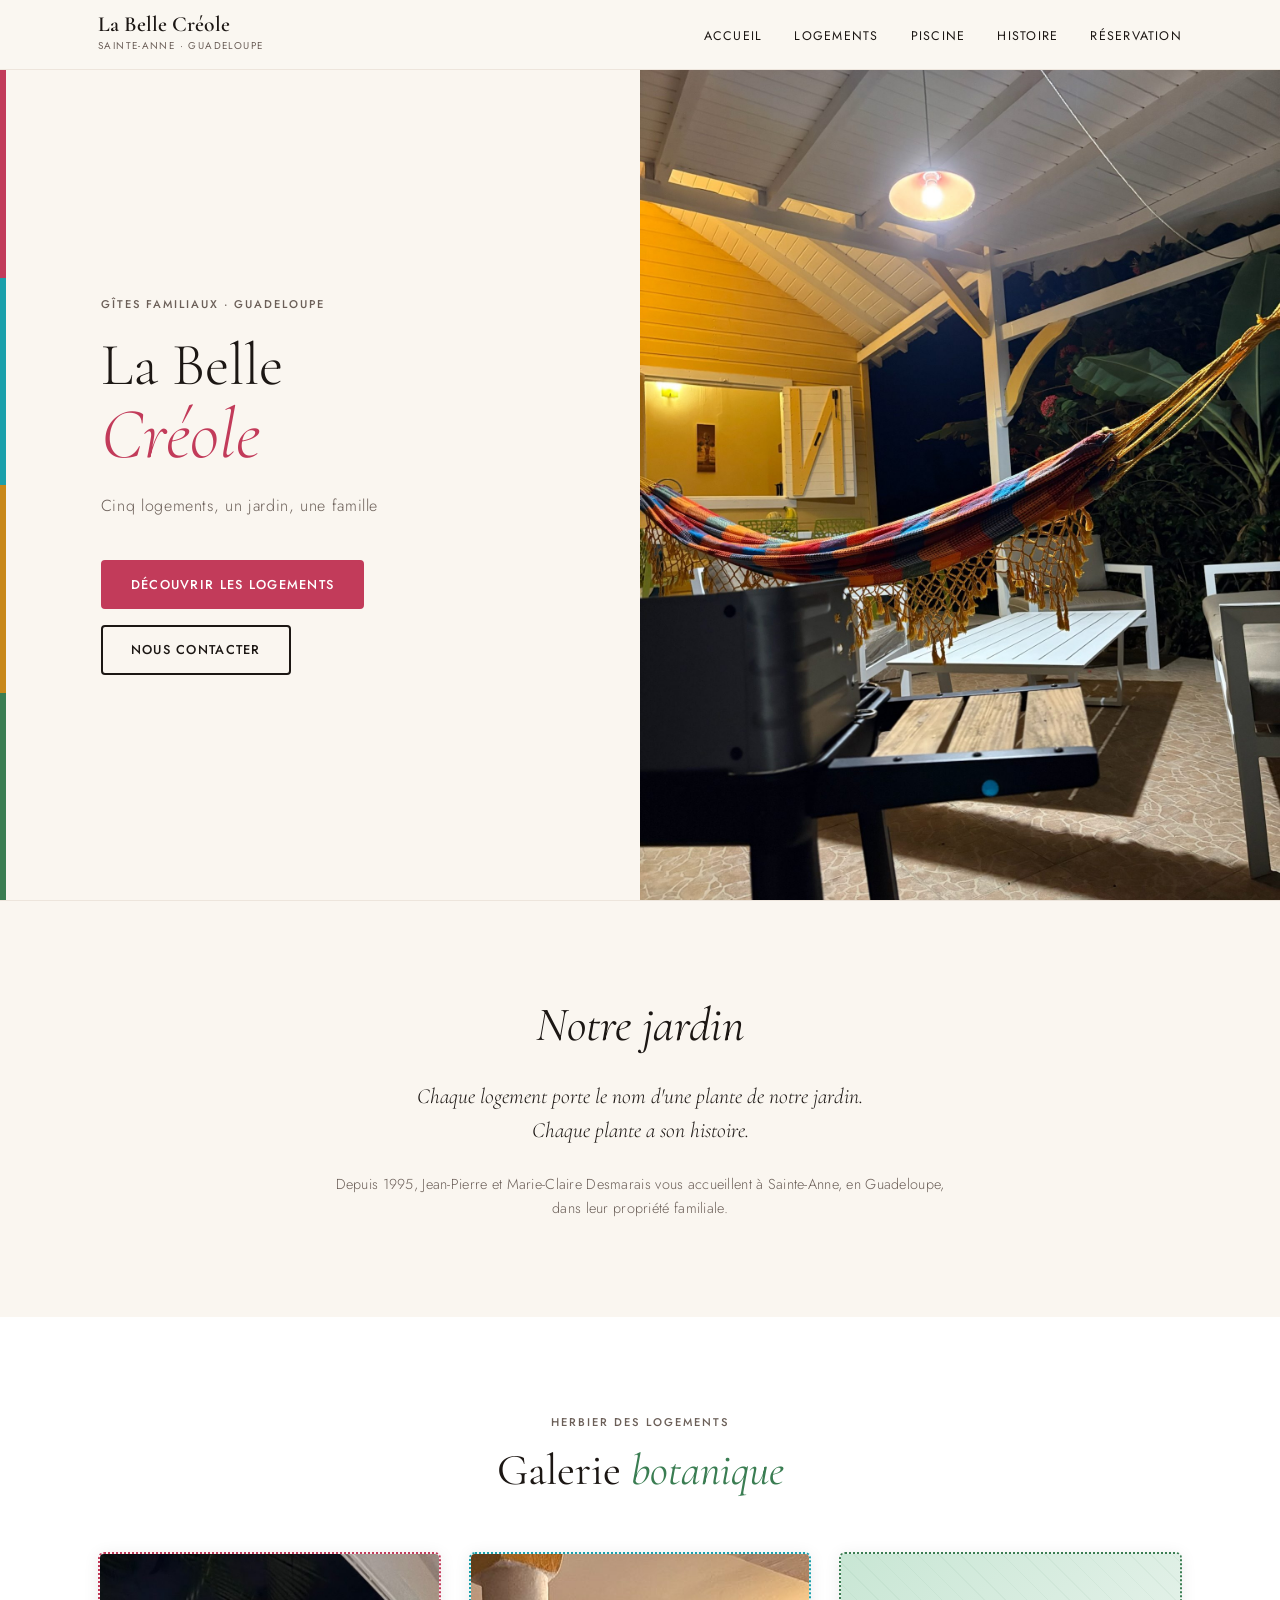
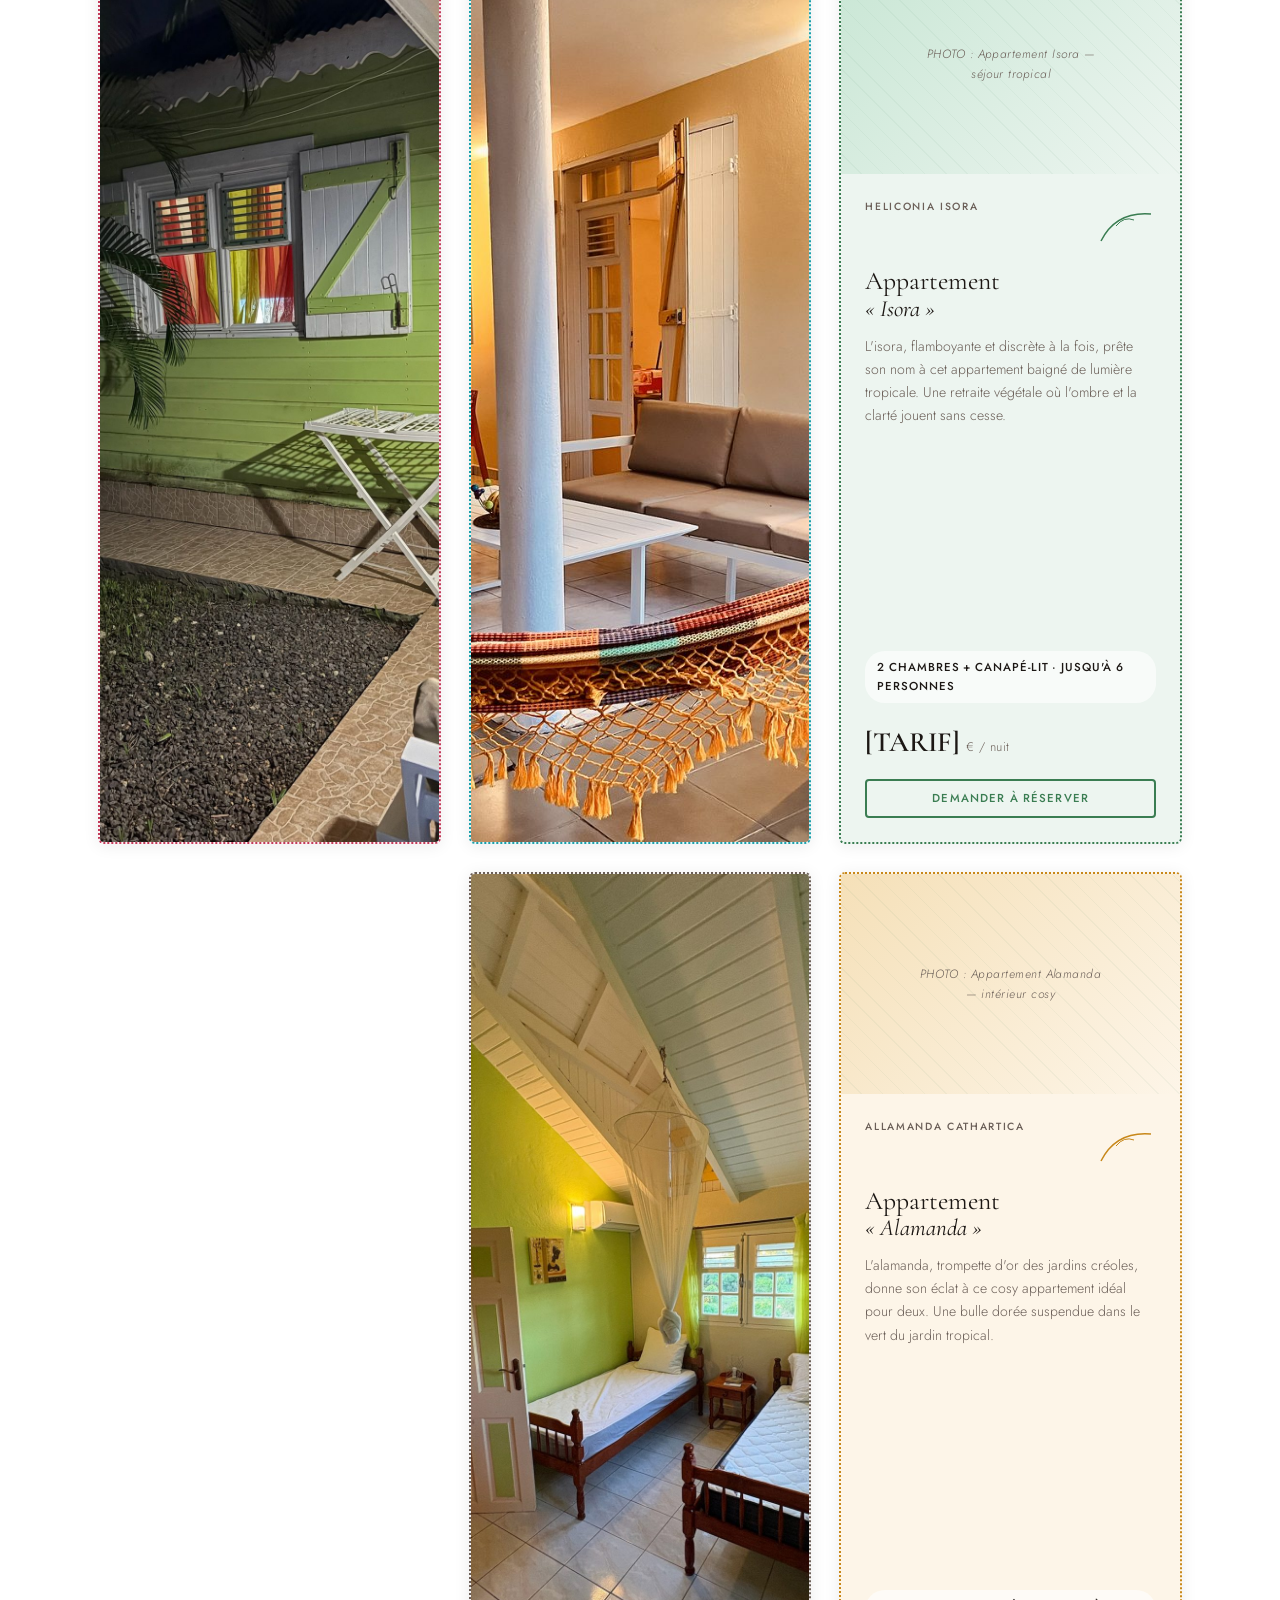
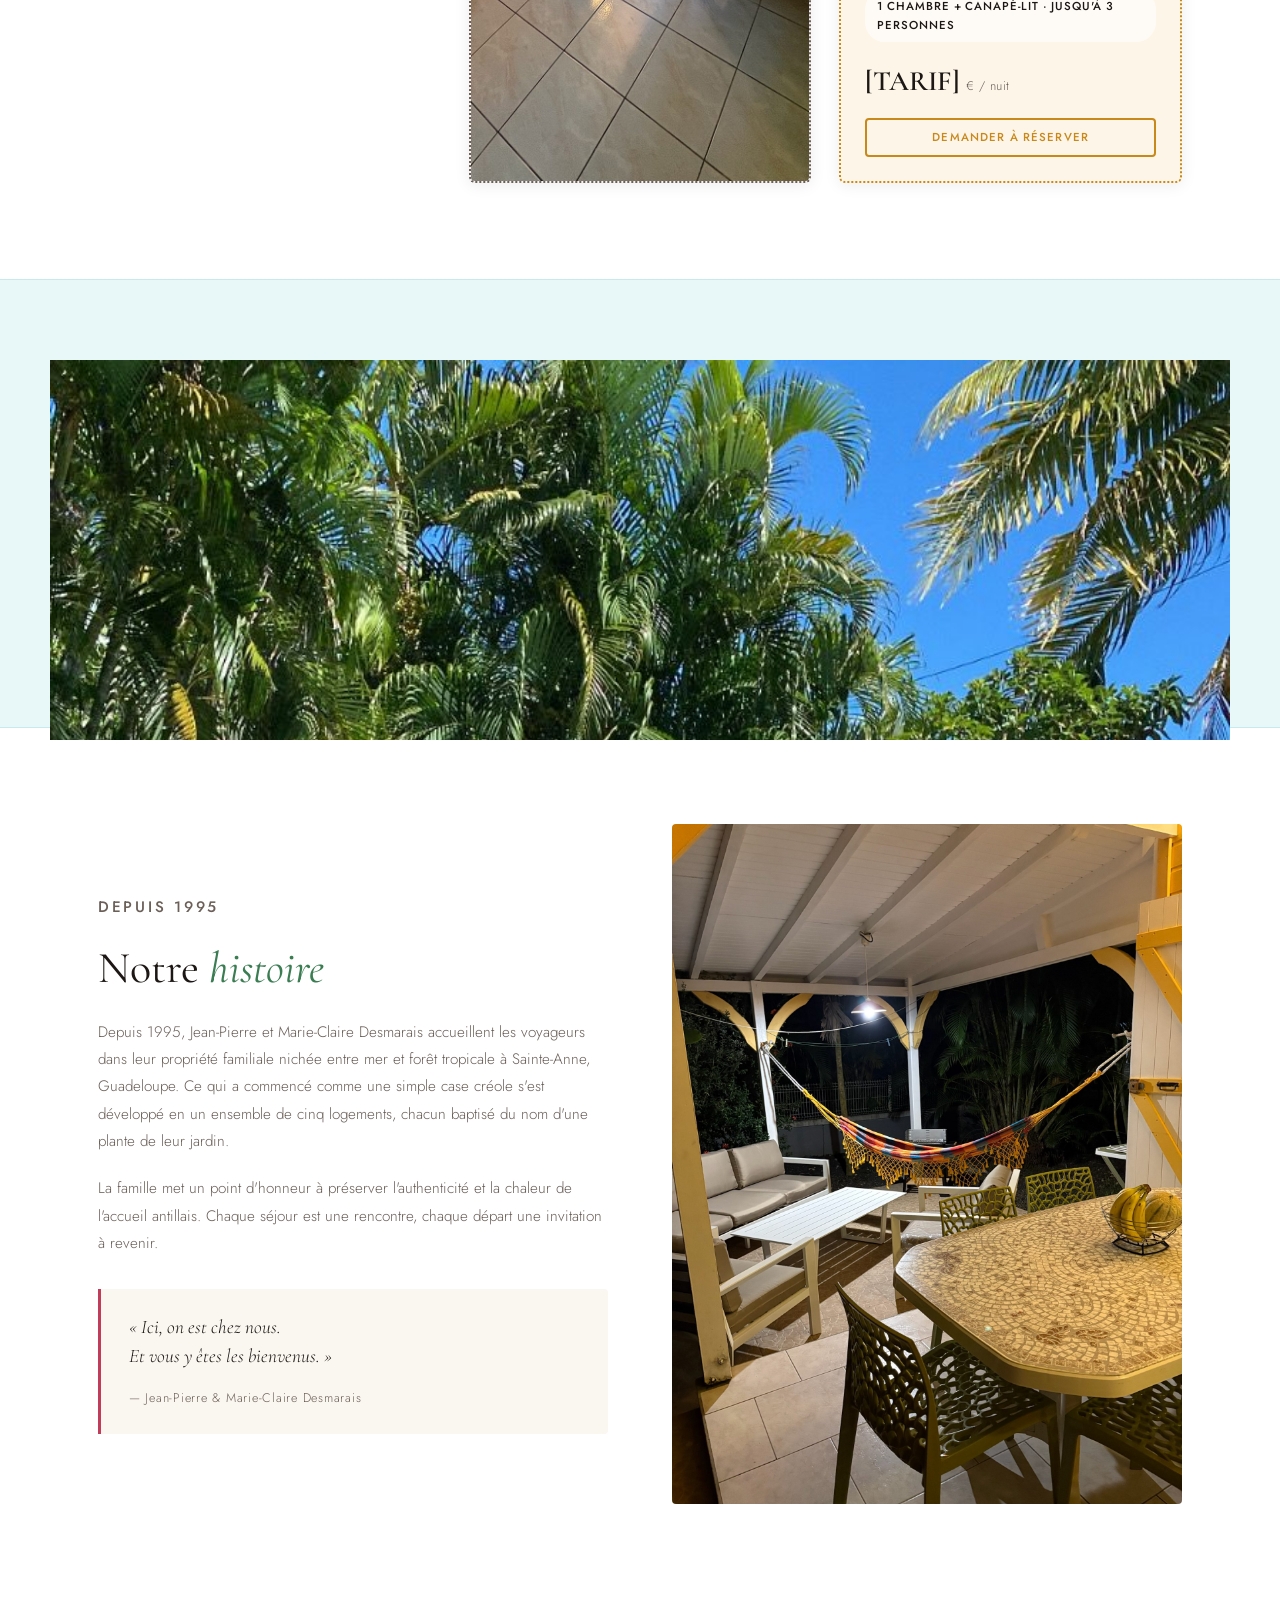
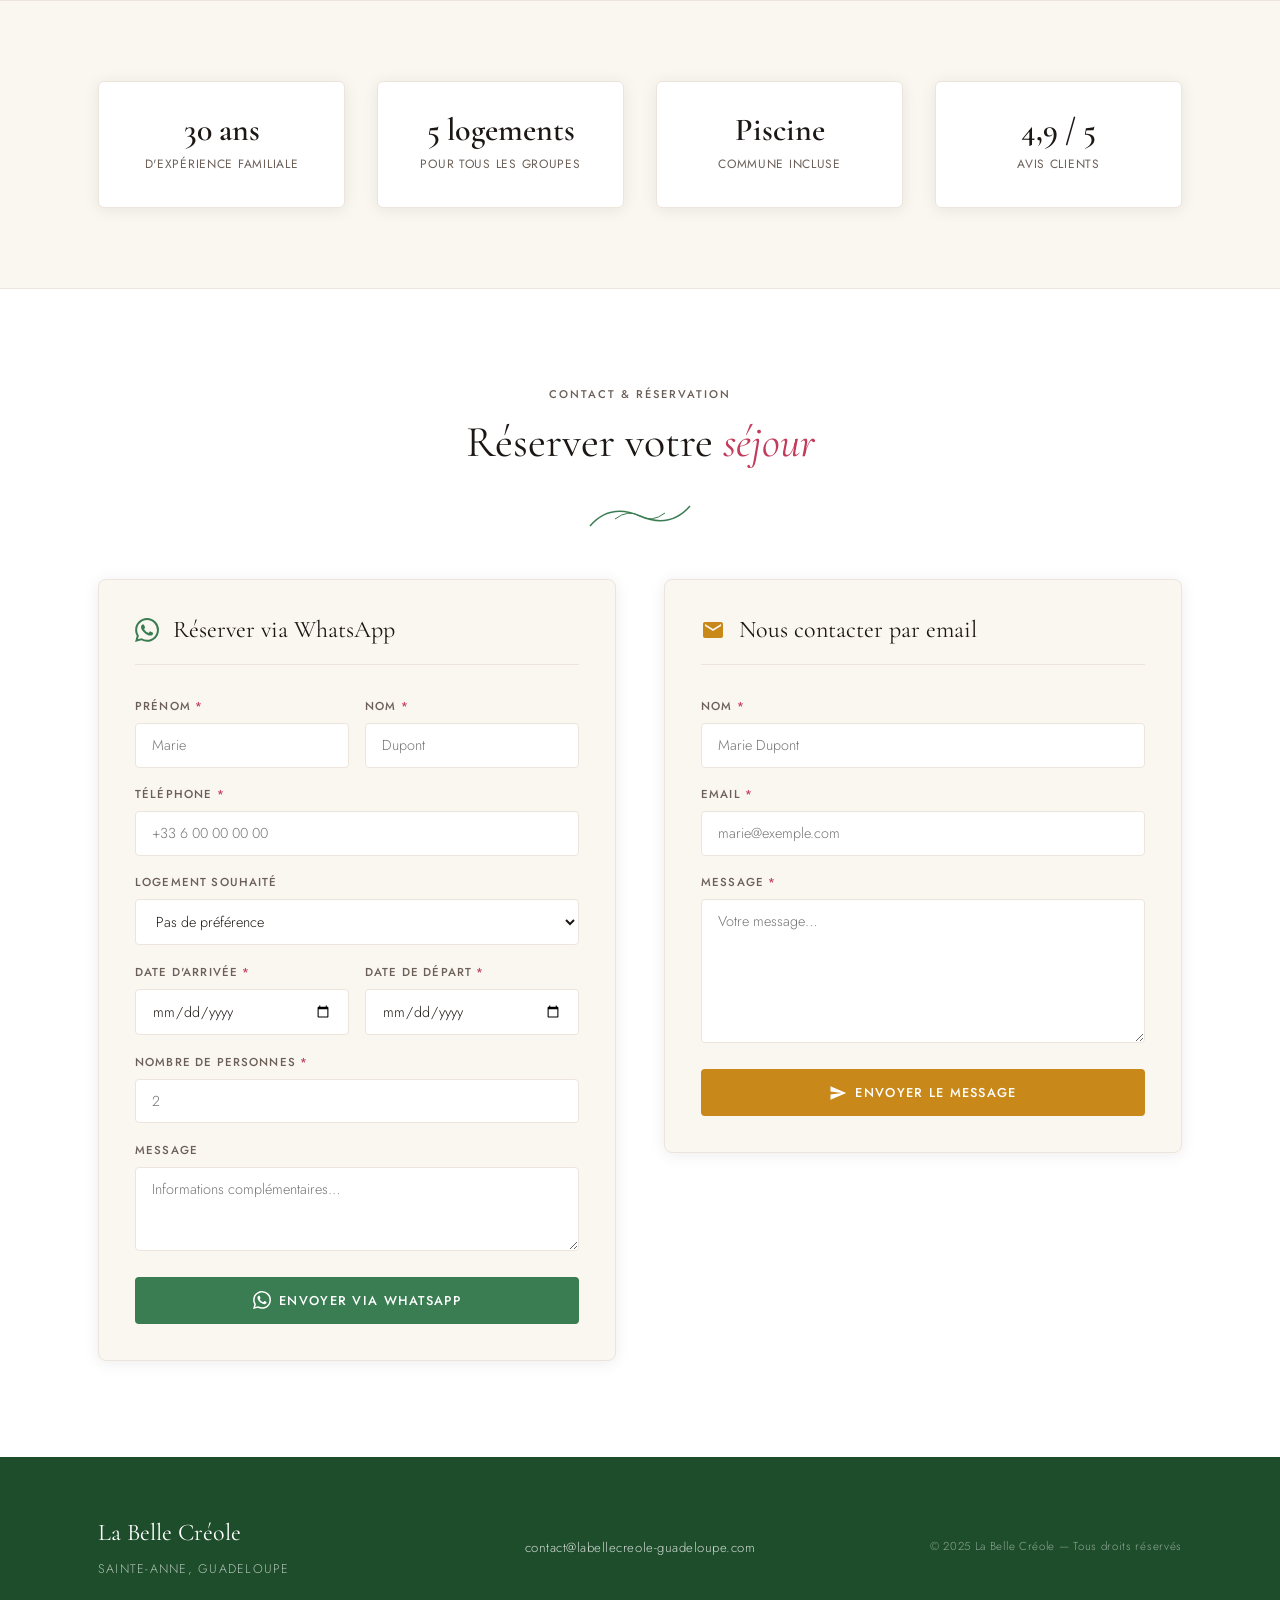
==== commit 63ca97cf: "Add Croton apartment photos and integrate into all 4 propositions - Downloaded 10 photos from Google" ====
--- a/proposition-2/index.html
+++ b/proposition-2/index.html
@@ -101,9 +101,7 @@
 
           <!-- CROTON -->
           <article class="card card--croton reveal" data-logement="Croton">
-            <div class="photo-placeholder card-photo" data-photo="appartement-croton-sejour">
-              <span>PHOTO : Appartement Croton — séjour lumineux</span>
-            </div>
+            <img src="../photos/web/croton-terrasse.jpg" alt="Appartement Croton — terrasse avec hamac" class="card-photo card-img">
             <div class="card-body">
               <div class="card-top">
                 <p class="botanical-label">Codiaeum Variegatum</p>
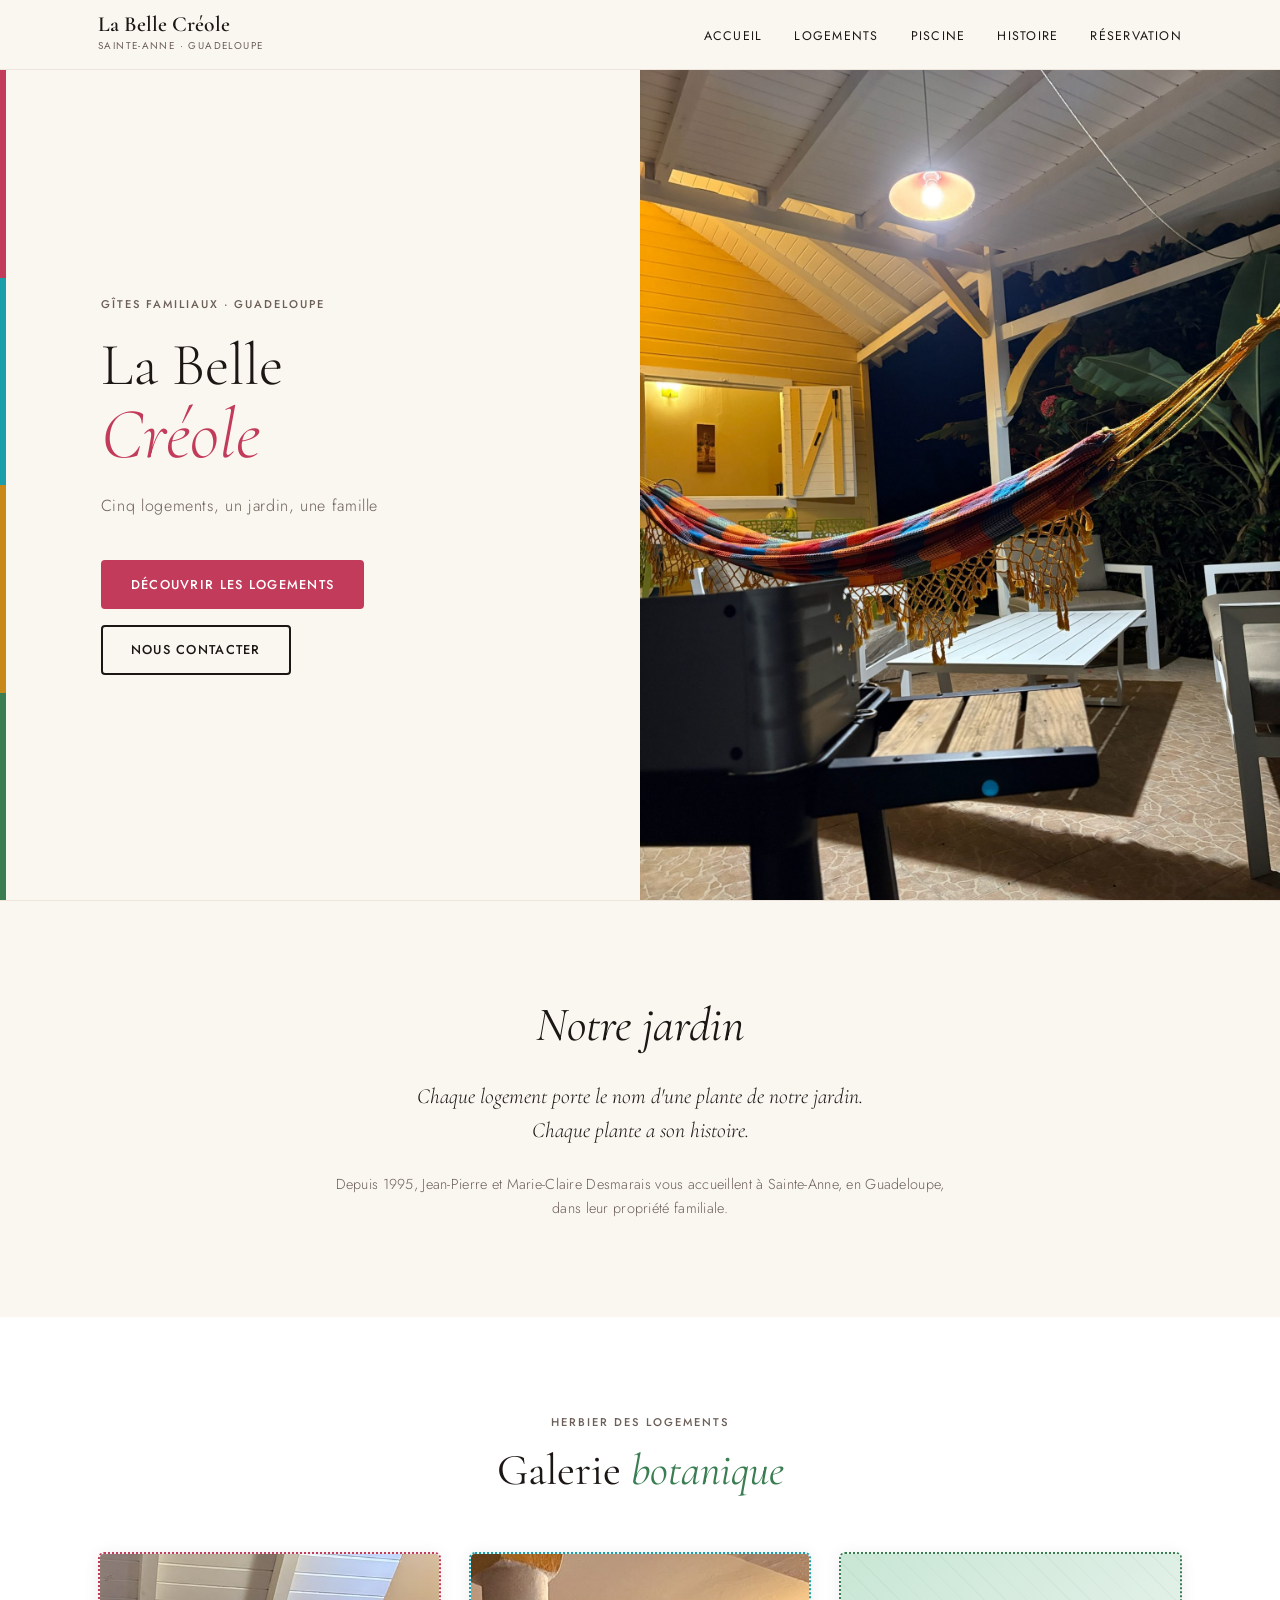
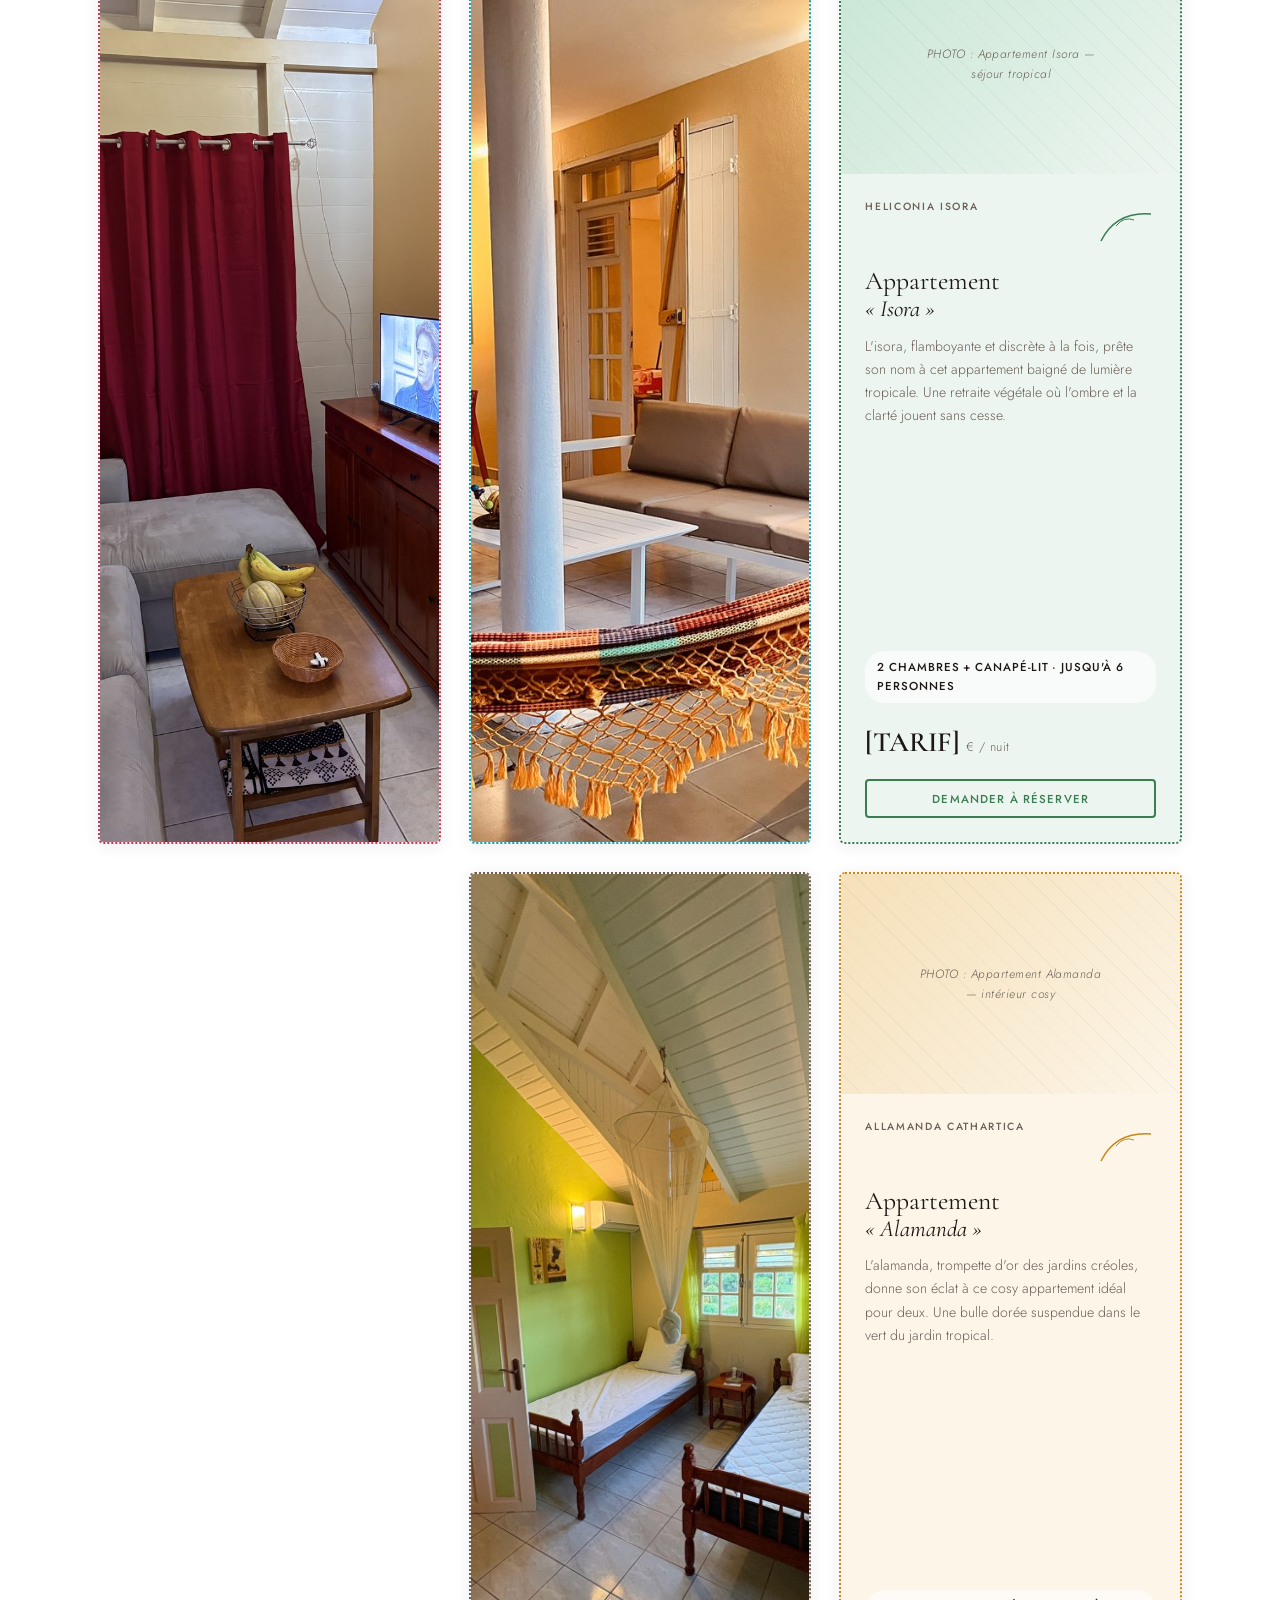
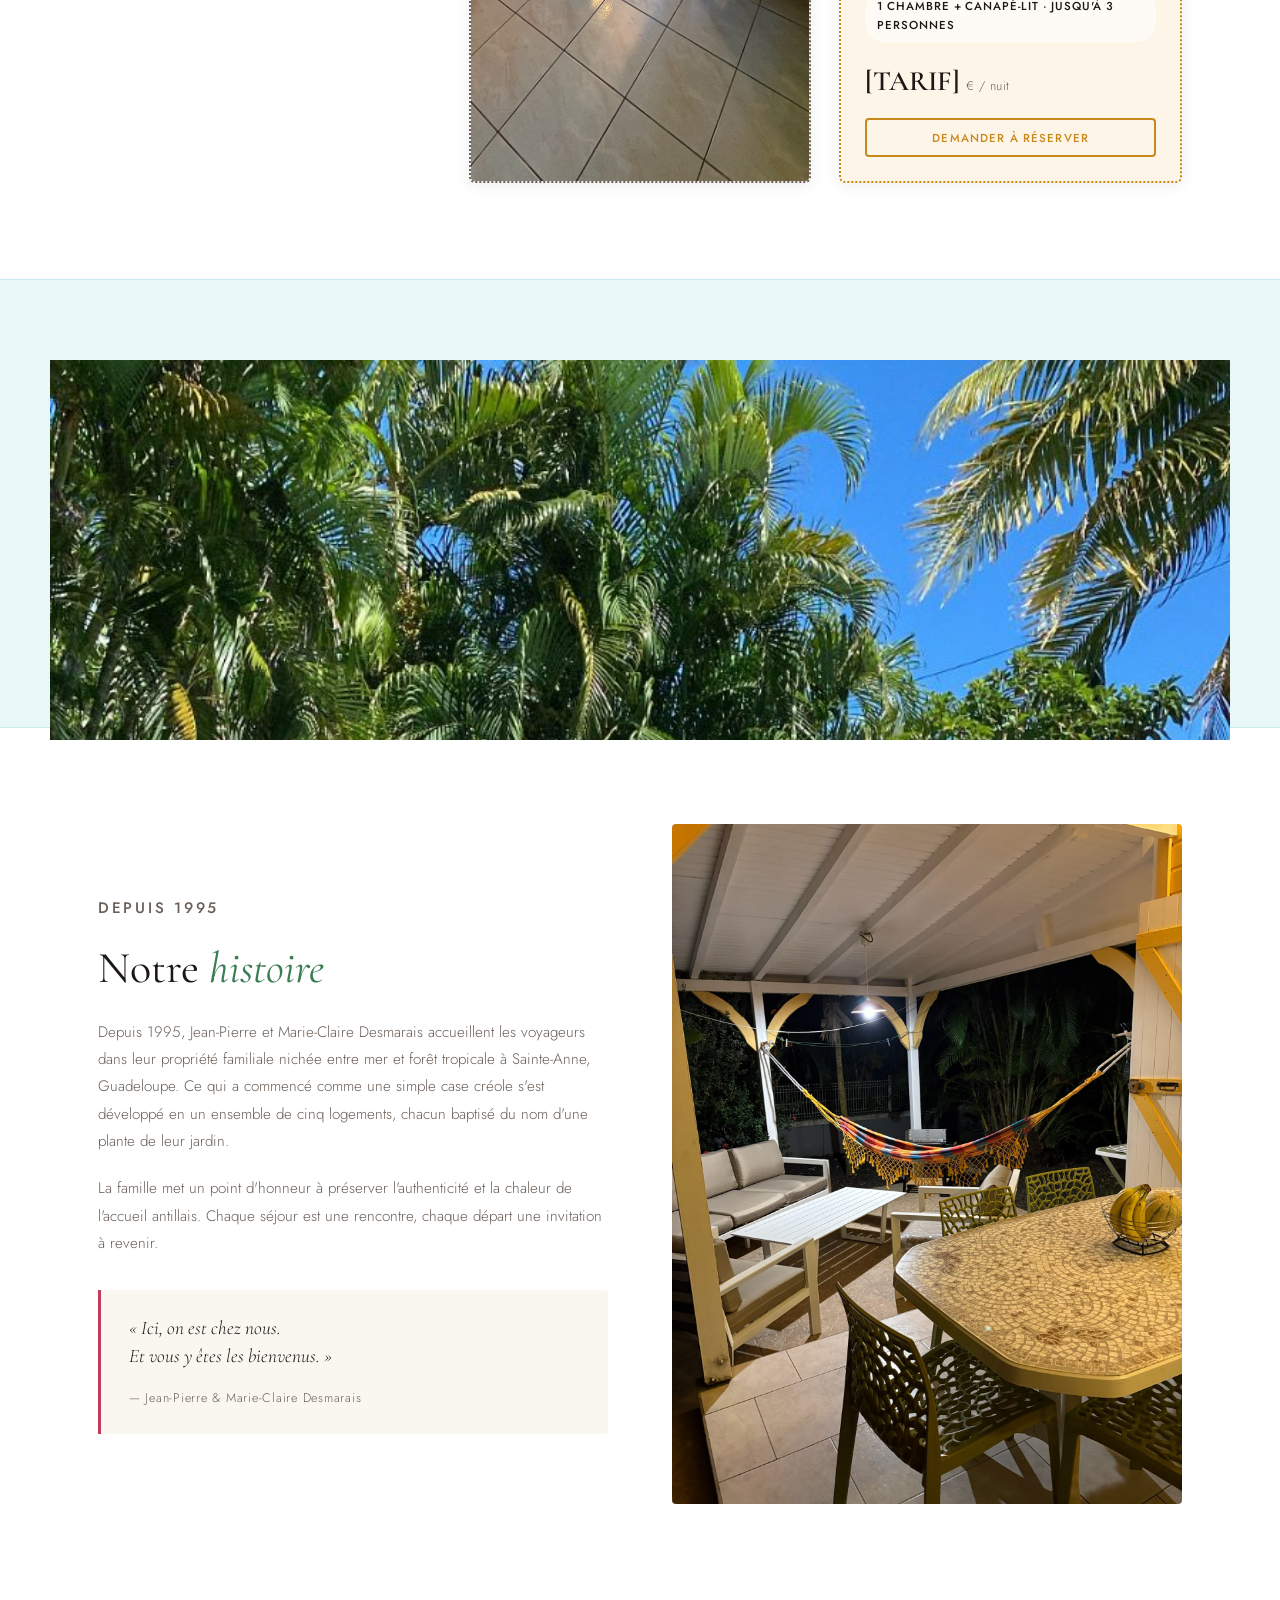
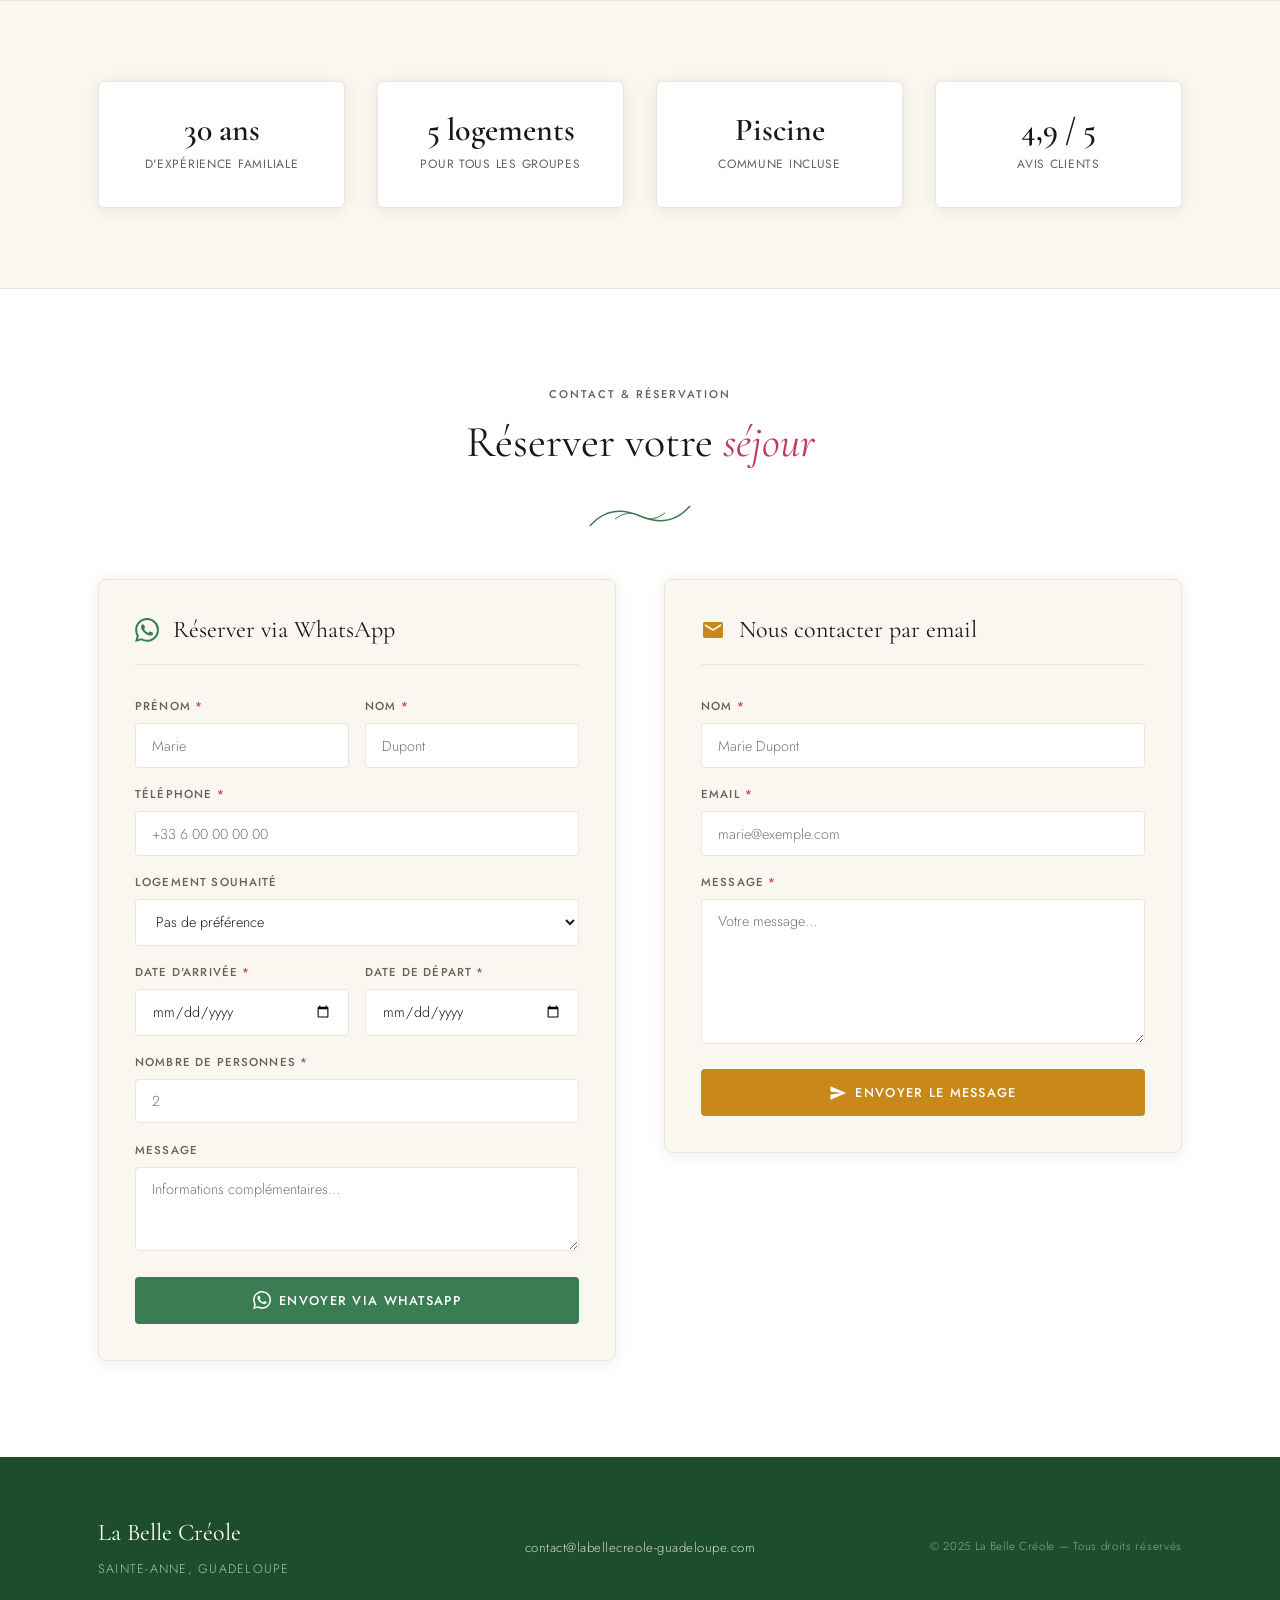
==== commit 26dd2bbb: "Add Hibiscus photos from Google Photos Convert 5 HEIC photos (IMG_5123-5134) to optimized JPEGs (105" ====
--- a/proposition-2/index.html
+++ b/proposition-2/index.html
@@ -82,7 +82,7 @@
 
           <!-- HIBISCUS -->
           <article class="card card--hibiscus reveal" data-logement="Hibiscus">
-            <img src="../photos/web/exterieur-vert.jpg" alt="Case créole Hibiscus" class="card-photo card-img">
+            <img src="../photos/web/hibiscus-5134.jpg" alt="Case créole Hibiscus" class="card-photo card-img">
             <div class="card-body">
               <div class="card-top">
                 <p class="botanical-label">Hibiscus Rosa-Sinensis</p>
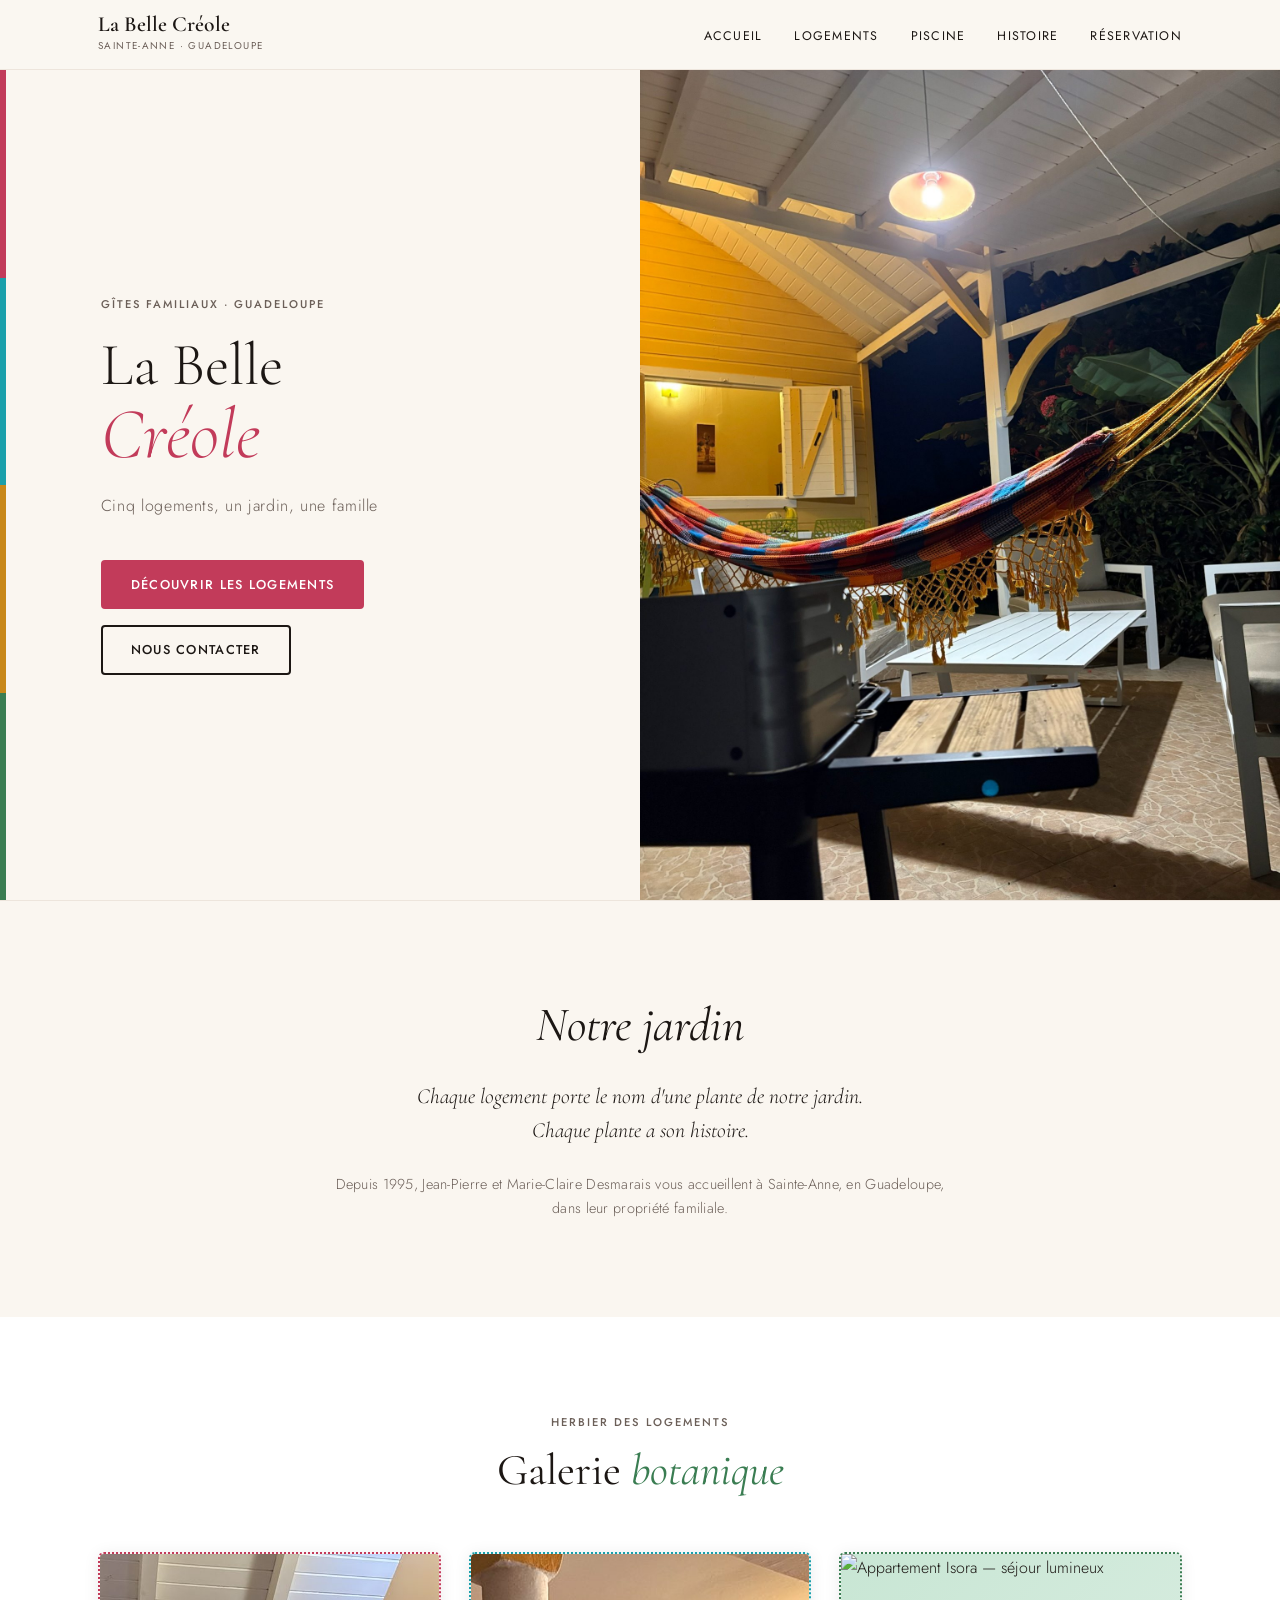
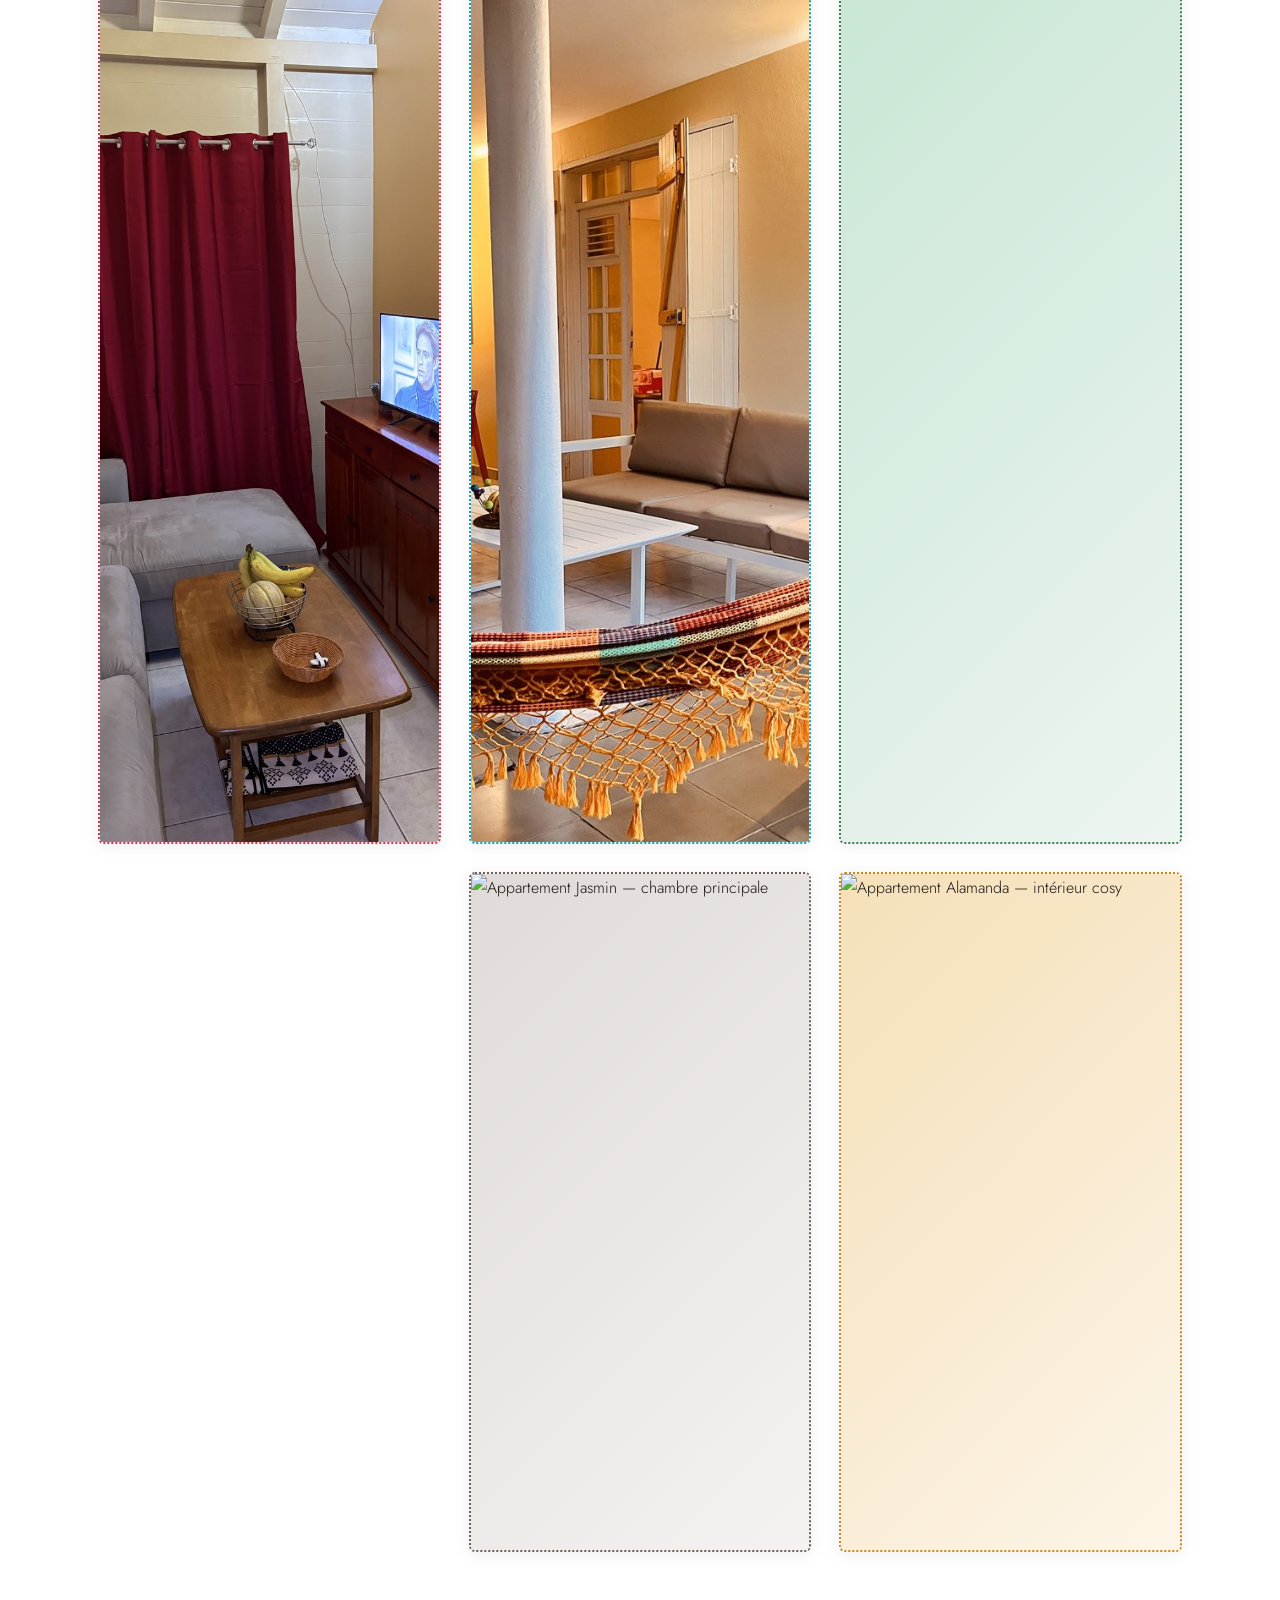
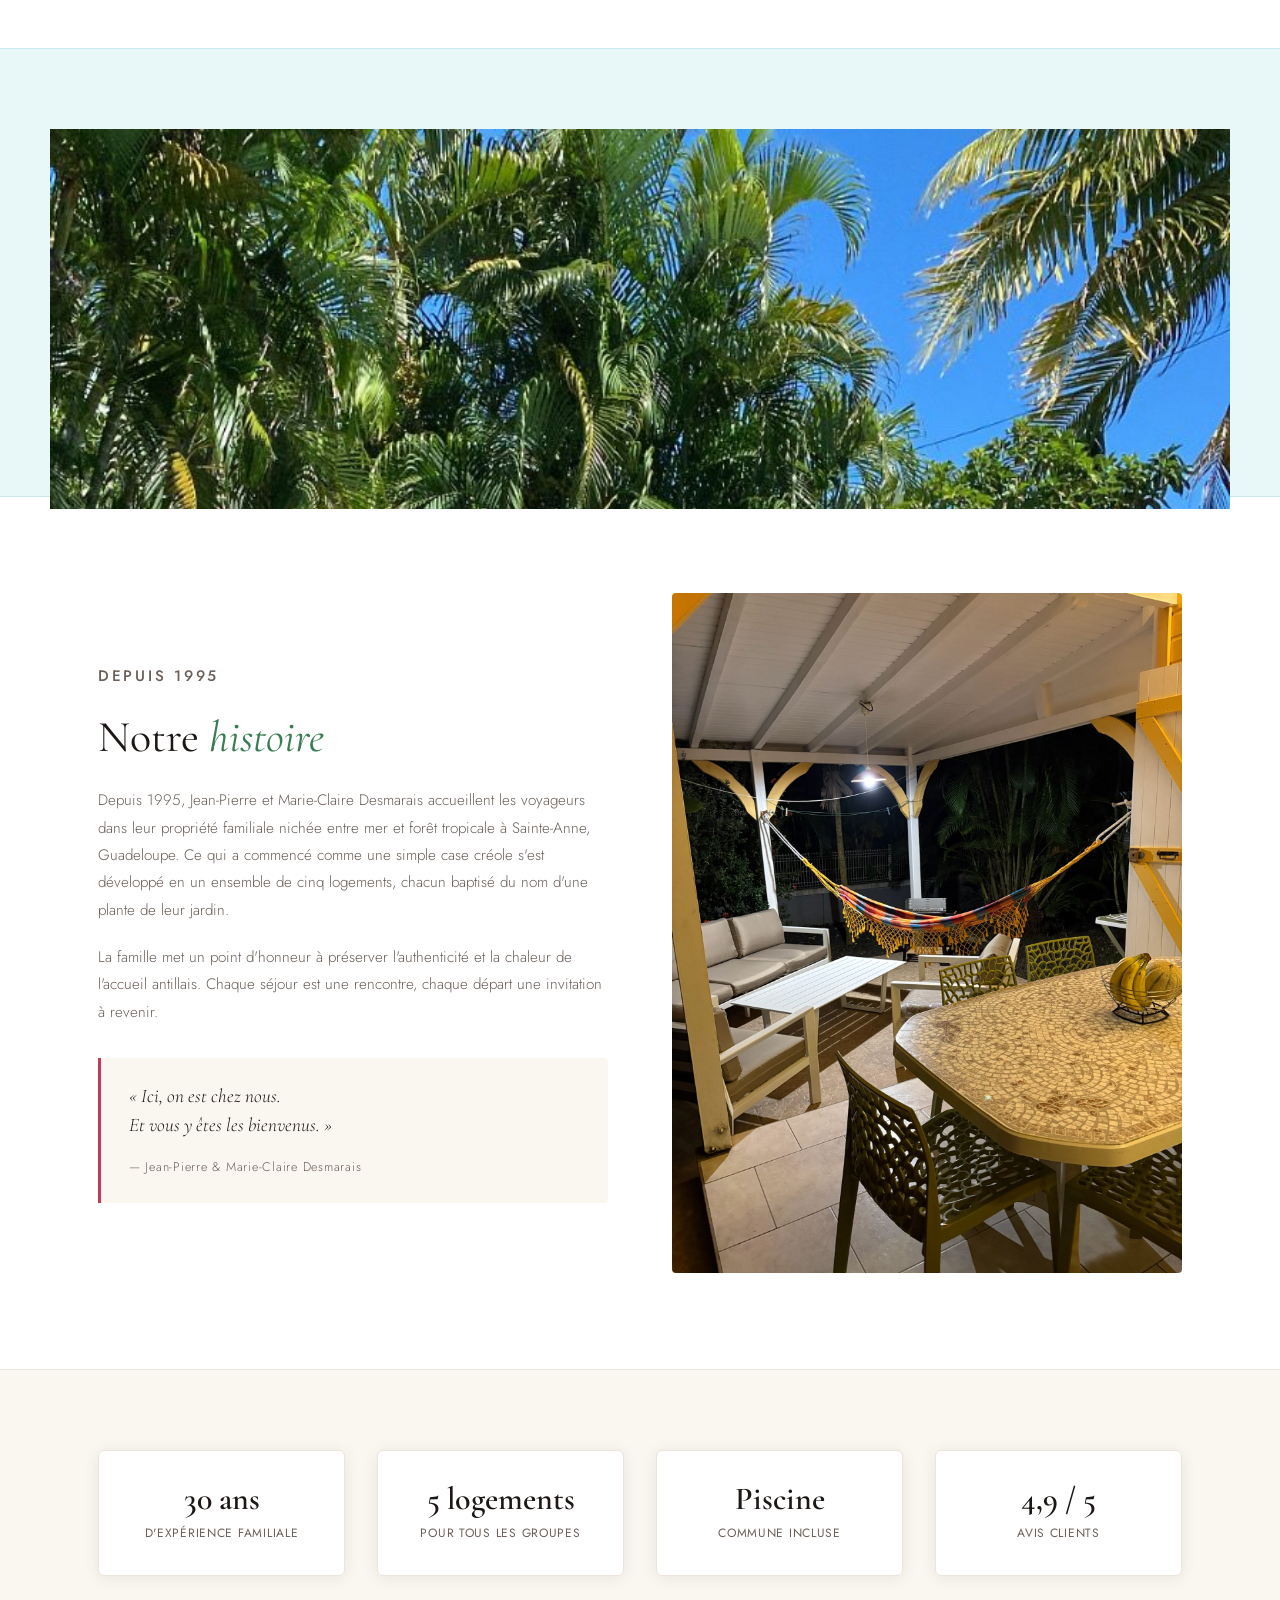
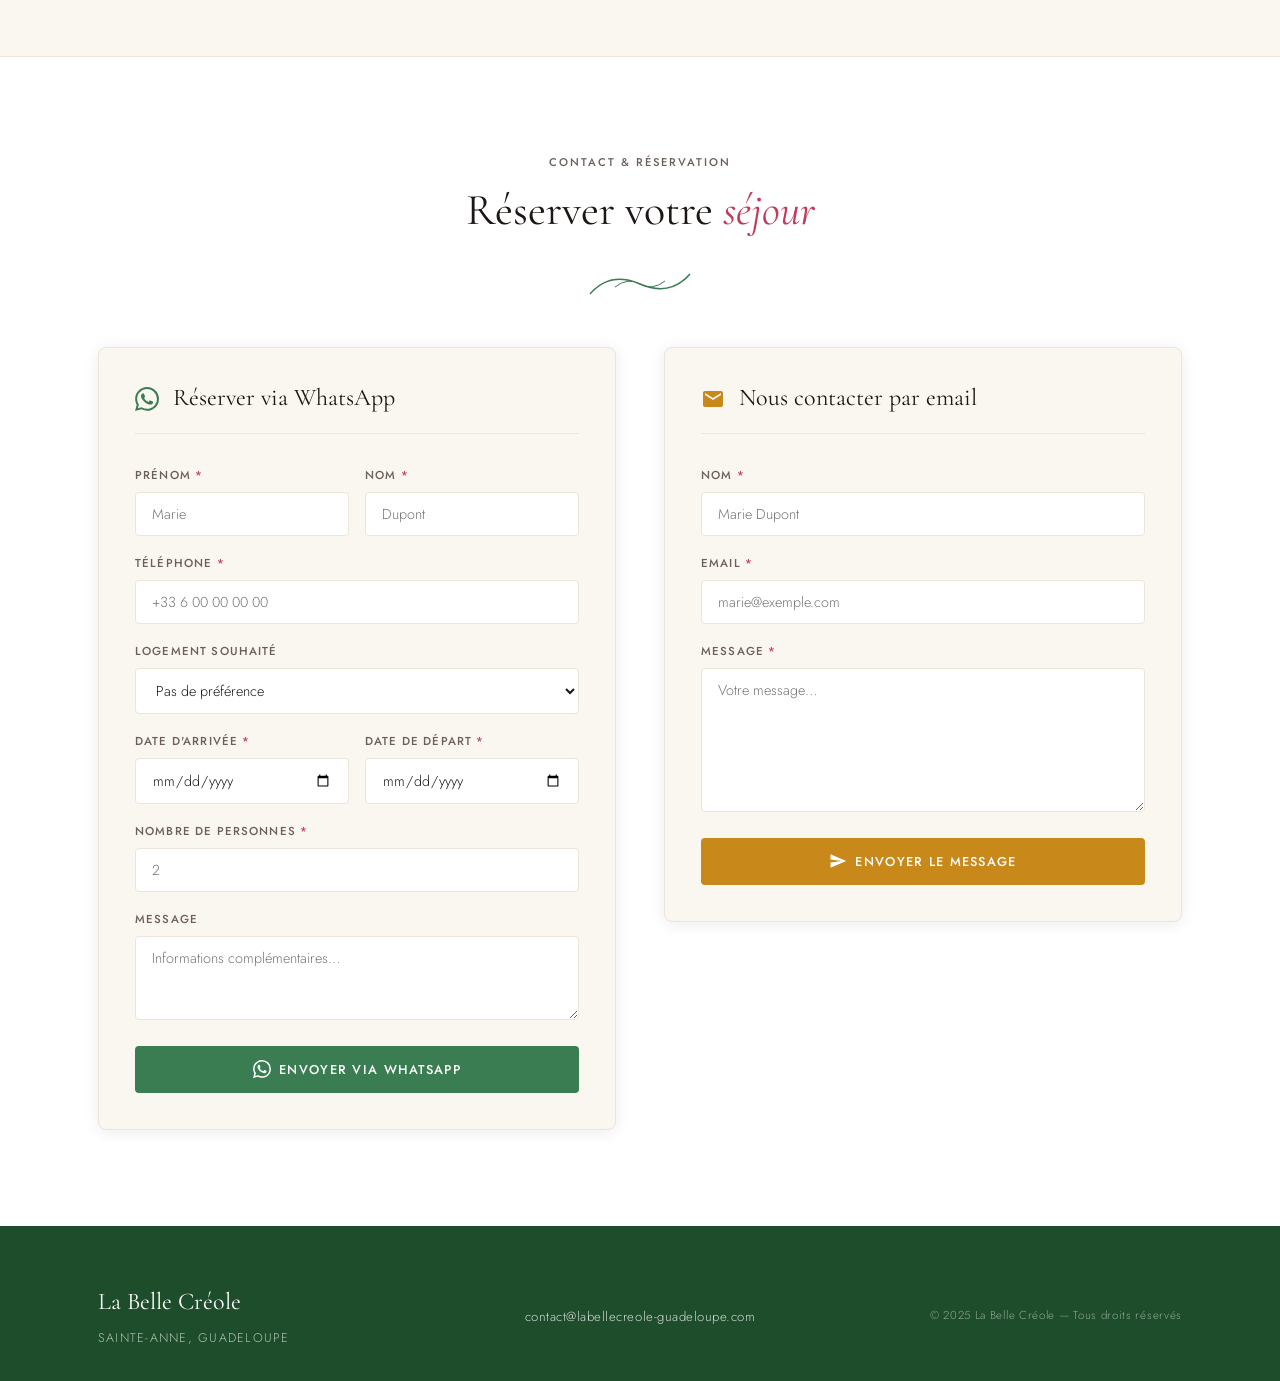
==== commit 404b6c84: "Add Jasmin/Isora/Alamanda photos to all 4 propositions + download workflow - Replace photo-placehold" ====
--- a/proposition-2/index.html
+++ b/proposition-2/index.html
@@ -120,9 +120,7 @@
 
           <!-- ISORA -->
           <article class="card card--isora reveal" data-logement="Isora">
-            <div class="photo-placeholder card-photo" data-photo="appartement-isora-sejour">
-              <span>PHOTO : Appartement Isora — séjour tropical</span>
-            </div>
+            <img src="../photos/web/isora-main.jpg" alt="Appartement Isora — séjour lumineux" class="card-photo card-img">
             <div class="card-body">
               <div class="card-top">
                 <p class="botanical-label">Heliconia Isora</p>
@@ -141,7 +139,7 @@
 
           <!-- JASMIN -->
           <article class="card card--jasmin reveal" data-logement="Jasmin">
-            <img src="../photos/web/jasmin-chambre1.jpg" alt="Appartement Jasmin" class="card-photo card-img">
+            <img src="../photos/web/jasmin-main.jpg" alt="Appartement Jasmin — chambre principale" class="card-photo card-img">
             <div class="card-body">
               <div class="card-top">
                 <p class="botanical-label">Jasminum</p>
@@ -160,9 +158,7 @@
 
           <!-- ALAMANDA -->
           <article class="card card--alamanda reveal" data-logement="Alamanda">
-            <div class="photo-placeholder card-photo" data-photo="appartement-alamanda-sejour">
-              <span>PHOTO : Appartement Alamanda — intérieur cosy</span>
-            </div>
+            <img src="../photos/web/alamanda-main.jpg" alt="Appartement Alamanda — intérieur cosy" class="card-photo card-img">
             <div class="card-body">
               <div class="card-top">
                 <p class="botanical-label">Allamanda Cathartica</p>
